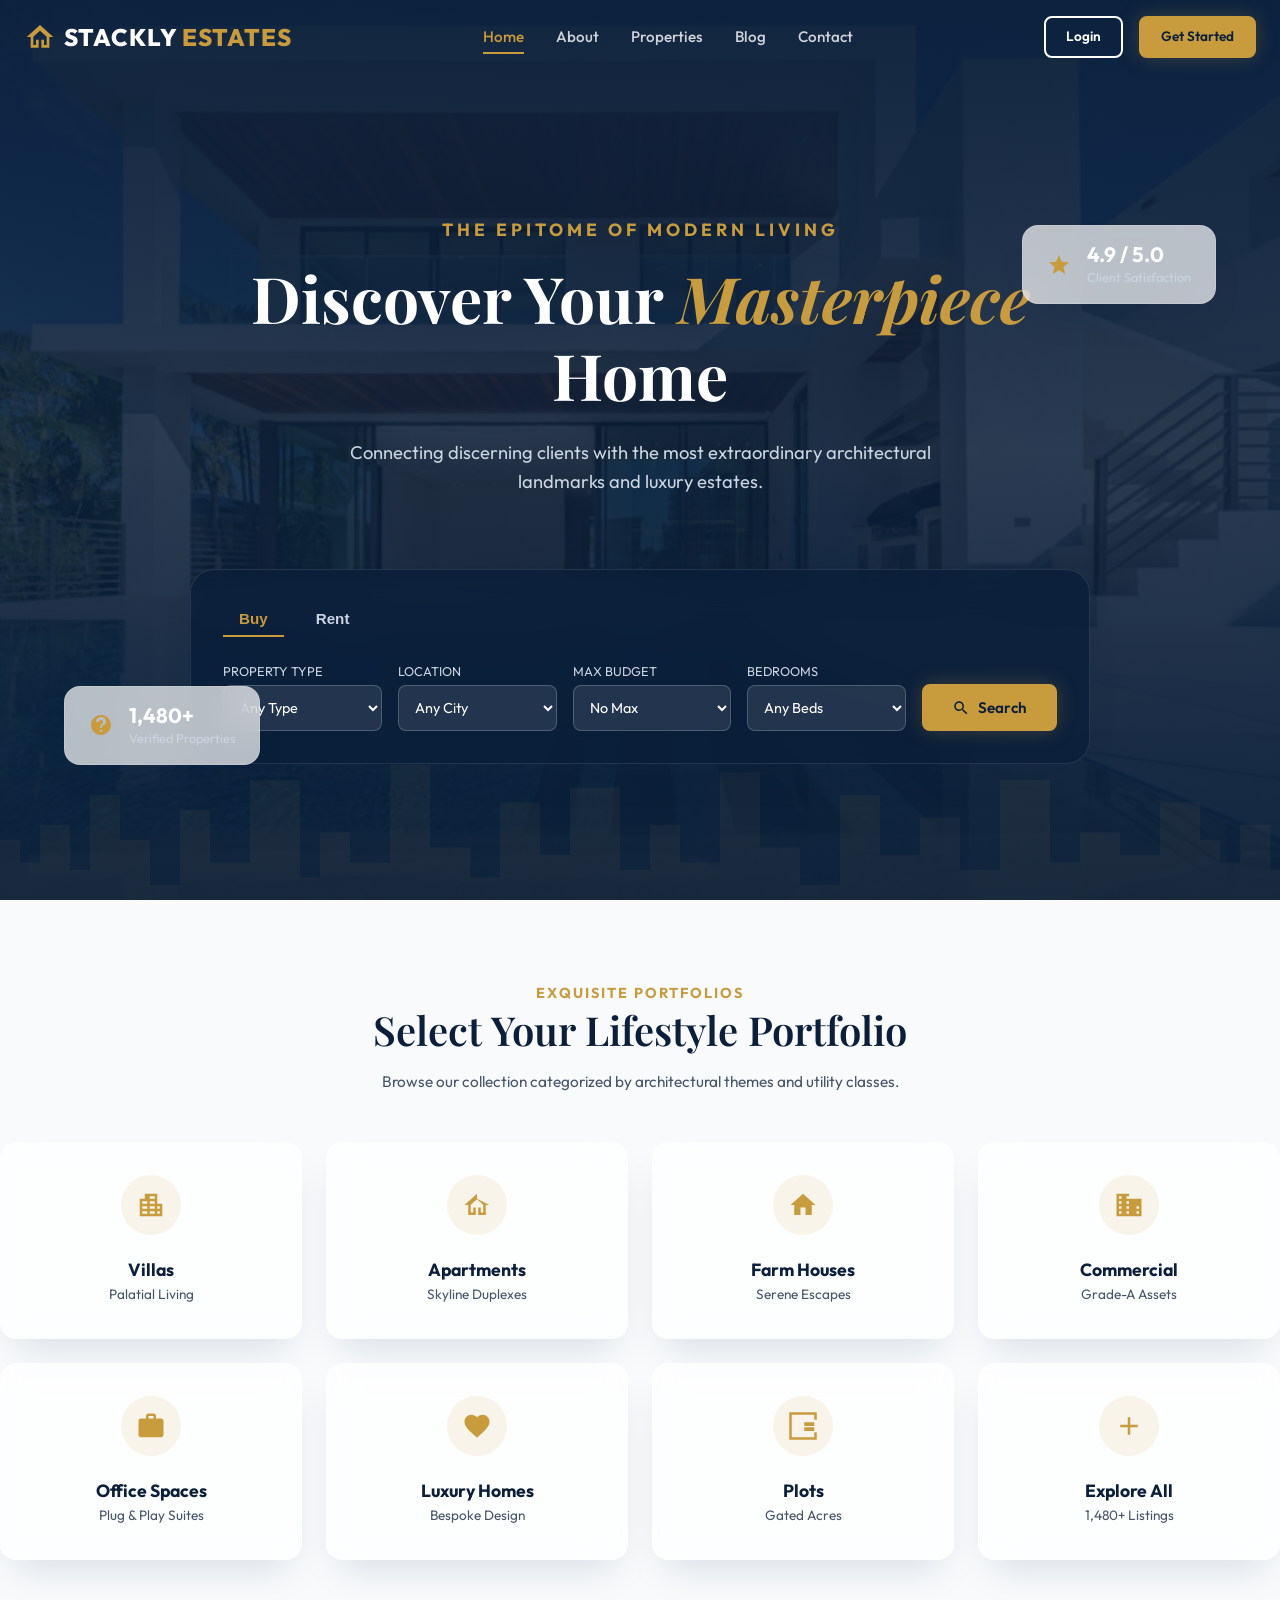
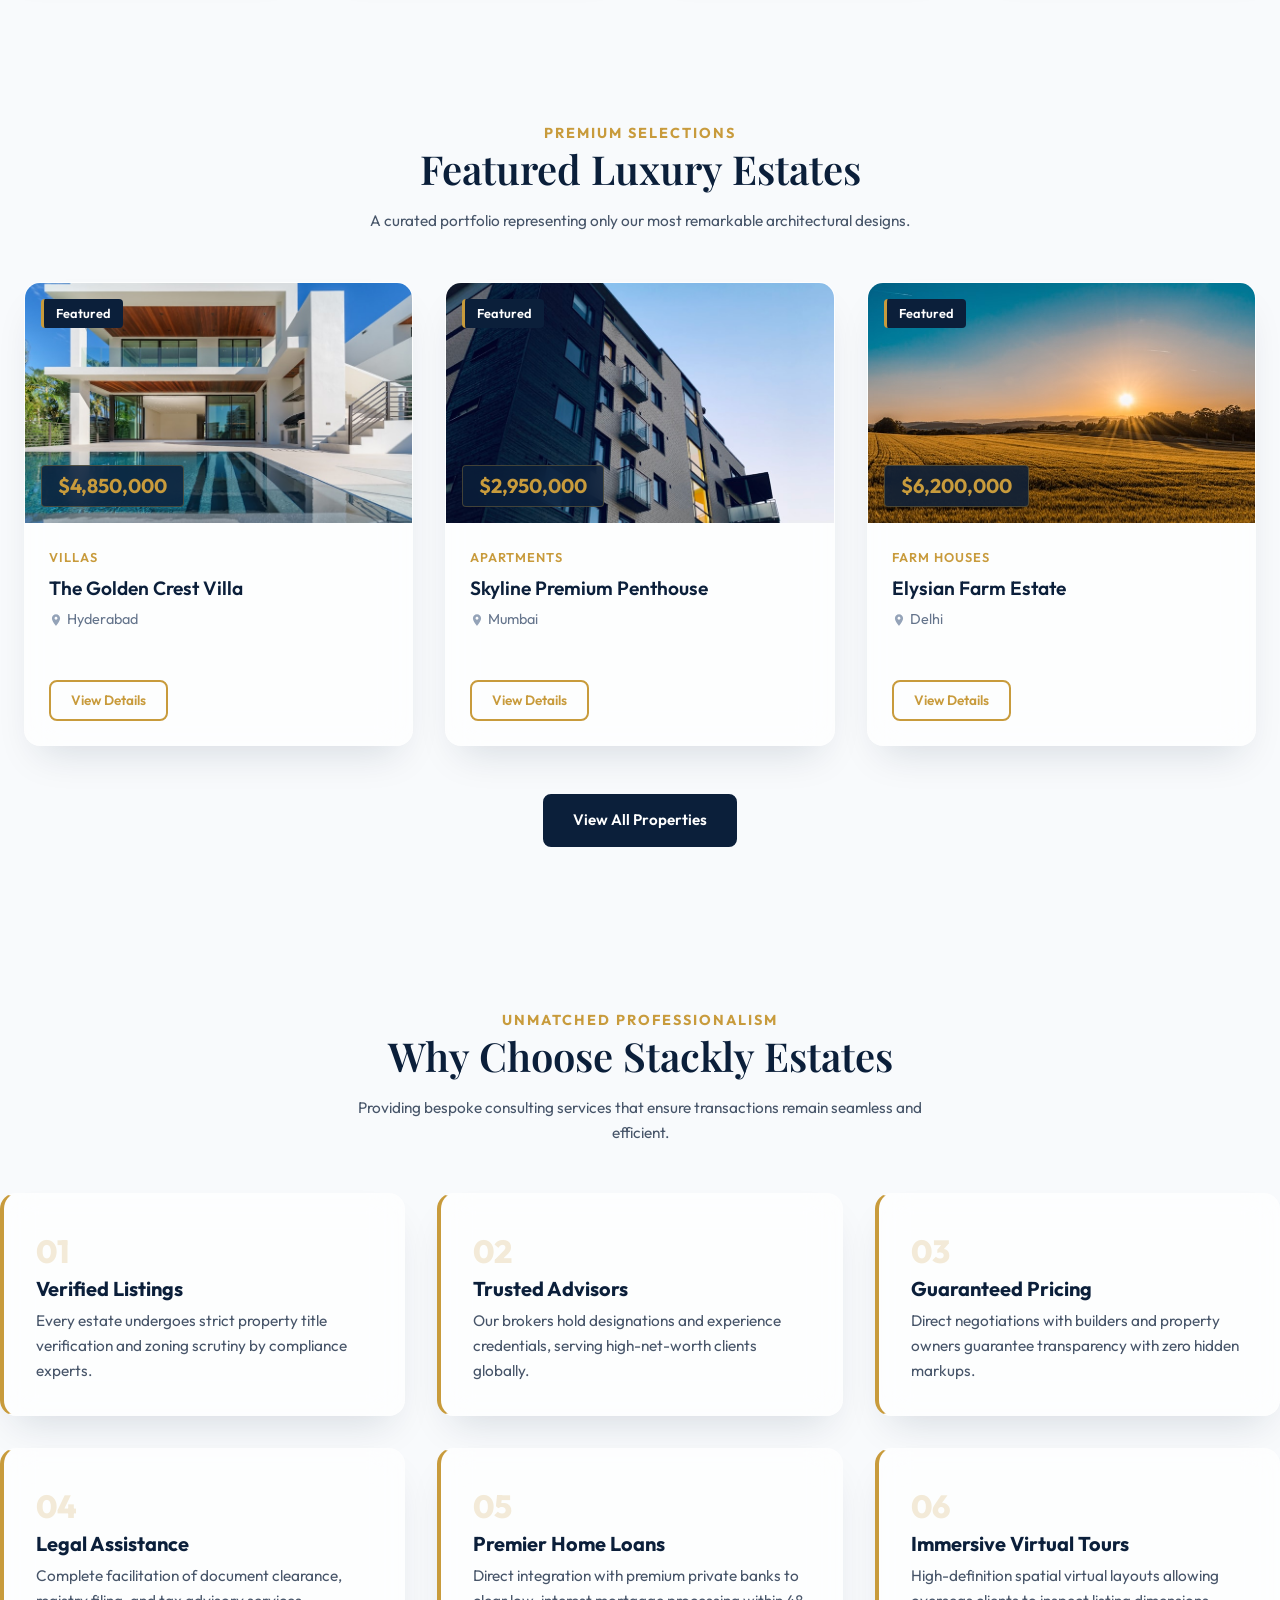
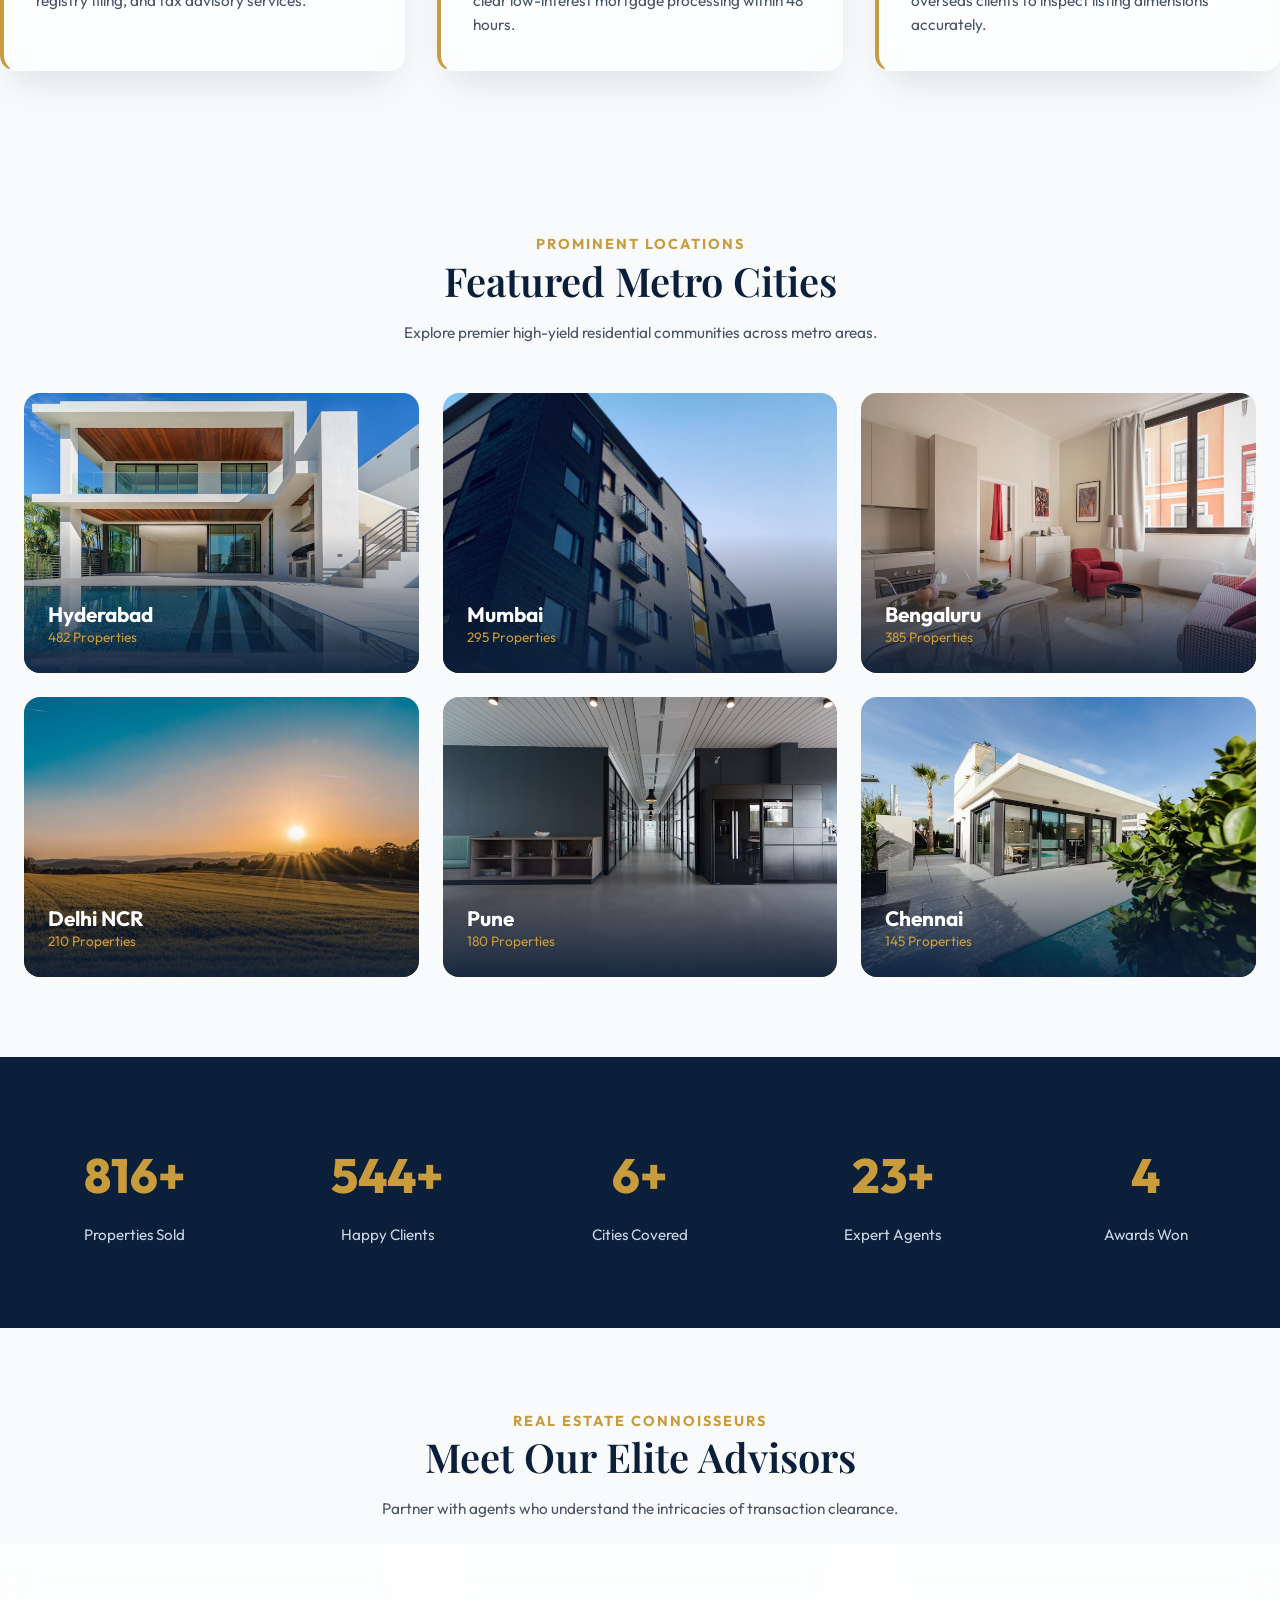
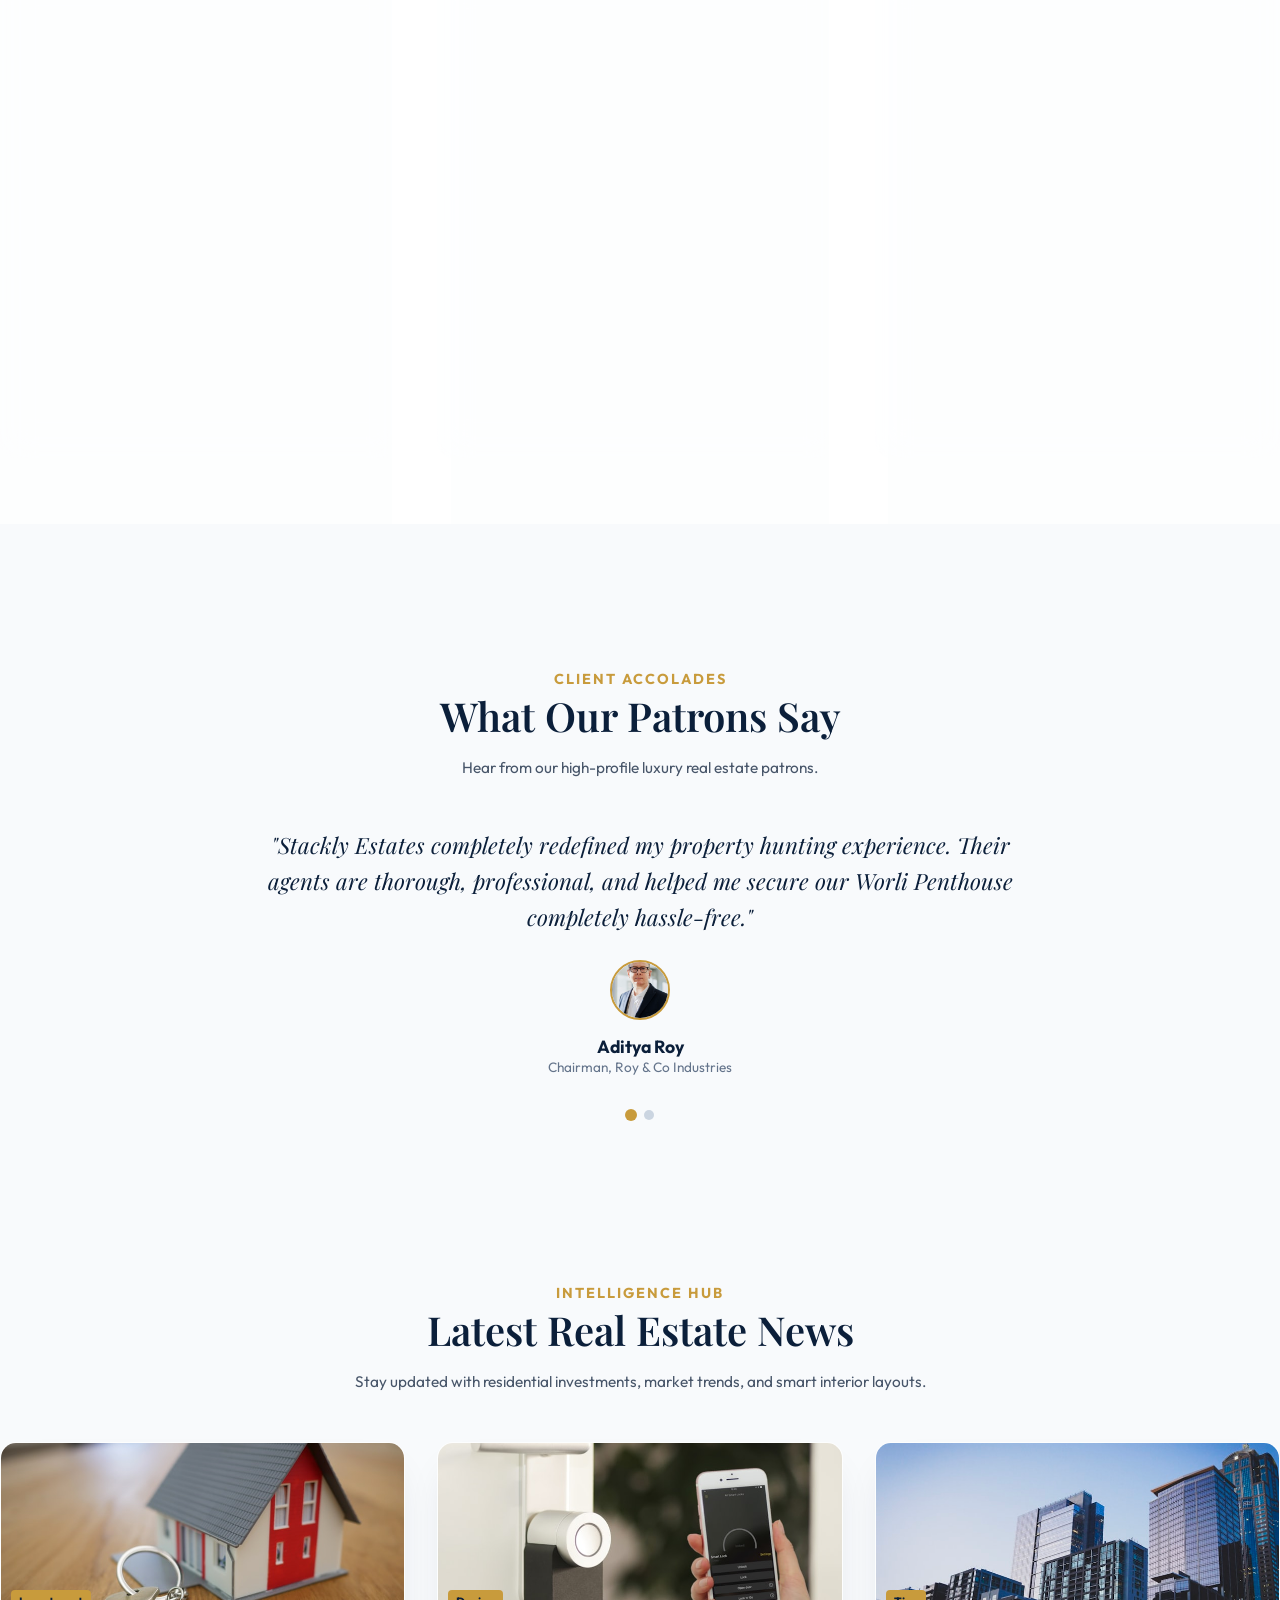
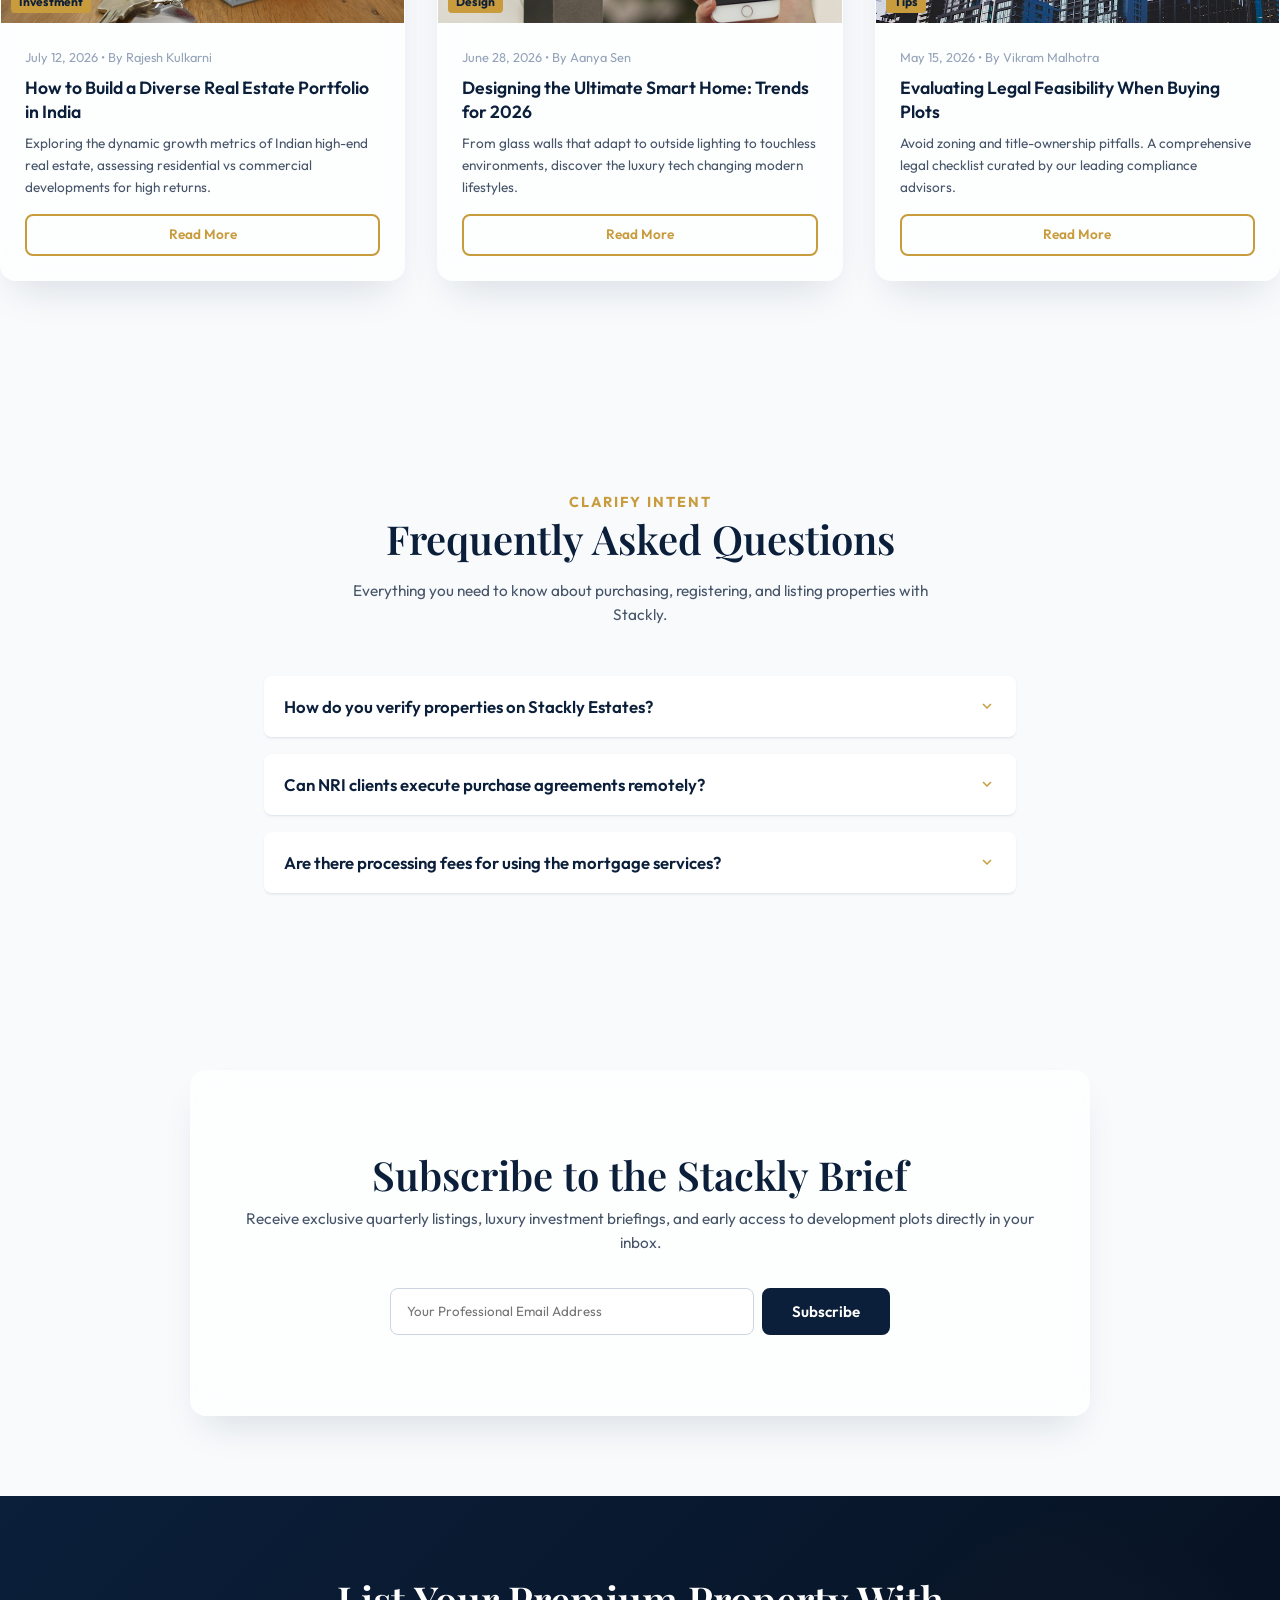
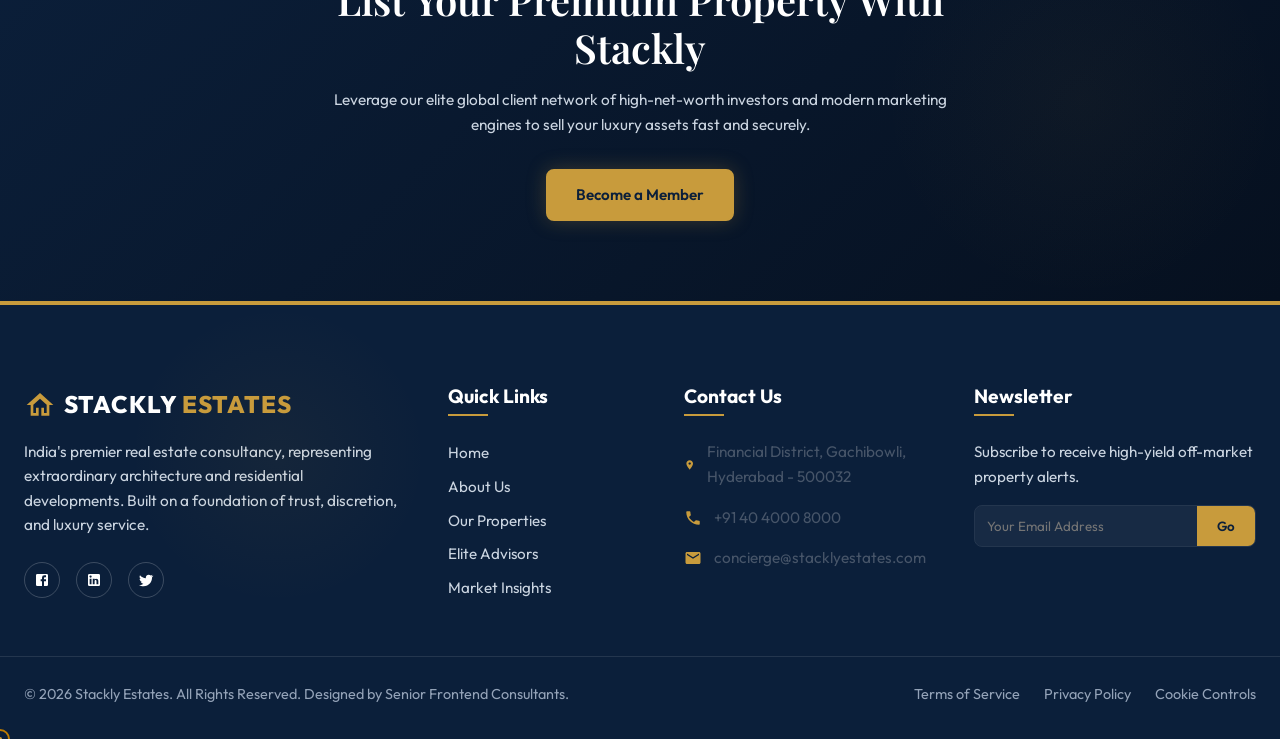
==== index.html @ 872bea36 "hi" ====
<!DOCTYPE html>
<html lang="en">
<head>
  <meta charset="UTF-8">
  <meta name="viewport" content="width=device-width, initial-scale=1.0">
  <title>Stackly Estates | Luxury Real Estate Listing Portal</title>
  
  <!-- SEO Meta Tags -->
  <meta name="description" content="Discover premium luxury villas, penthouses, and commercial spaces with Stackly Estates. India's premier property listing portal offering verified listings and virtual tours.">
  <meta name="keywords" content="Real Estate, Luxury Villas, Apartments, Stackly Estates, Hyderabad Properties, Worli Penthouse, Chhatarpur Farmhouse">
  
  <!-- Open Graph / Facebook -->
  <meta property="og:type" content="website">
  <meta property="og:title" content="Stackly Estates | Luxury Real Estate Listing Portal">
  <meta property="og:description" content="Discover premium luxury villas, penthouses, and commercial spaces with India's premier property listing portal.">
  <meta property="og:image" content="images/properties/villa-1.jpg">
  
  <!-- Stylesheets -->
  <link rel="stylesheet" href="css/main.css">
  <link rel="stylesheet" href="css/components.css">
  <link rel="stylesheet" href="css/pages/home.css">
</head>
<body>

  <!-- Scroll Progress Indicator -->
  <div class="scroll-progress-container" id="scroll-progress-container">
    <div class="scroll-progress-bar"></div>
  </div>

  <!-- Sticky Navbar Header -->
  <header>
    <div class="container navbar">
      <a href="index.html" class="logo" id="nav-brand-logo">
        <svg viewBox="0 0 24 24"><path d="M12 3L2 12h3v8h6v-6h2v6h6v-8h3L12 3zm5 15h-2v-4H9v4H7v-6.17l5-4.5 5 4.5V18z"/></svg>
        <span>STACKLY <span class="gold">ESTATES</span></span>
      </a>
      
      <button class="hamburger" id="navbar-hamburger" aria-label="Toggle Navigation">
        <span></span>
        <span></span>
        <span></span>
      </button>

      <ul class="nav-links" id="navbar-links">
        <li><a href="index.html" class="nav-link active">Home</a></li>
        <li><a href="about.html" class="nav-link">About</a></li>
        <li><a href="properties.html" class="nav-link">Properties</a></li>
        <li><a href="blog.html" class="nav-link">Blog</a></li>
        <li><a href="contact.html" class="nav-link">Contact</a></li>
      </ul>

      <div class="nav-actions">
        <a href="login.html" class="btn btn-outline btn-sm btn-shimmer">Login</a>
        <a href="create-account.html" class="btn btn-secondary btn-sm btn-shimmer">Get Started</a>
      </div>
    </div>
  </header>

  <!-- SECTION 1: Hero Area with Advanced Search -->
  <main>
    <section class="hero" id="hero-section">
      <div class="hero-bg" style="background-image: url('images/properties/villa-1.jpg');"></div>
      <div class="hero-overlay"></div>
      <div class="skyline-backdrop"></div>
      
      <!-- Floating stats badges -->
      <div class="floating-stat-card stat-card-1 glass-card">
        <svg viewBox="0 0 24 24"><path d="M12 2C6.48 2 2 6.48 2 12s4.48 10 10 10 10-4.48 10-10S17.52 2 12 2zm1 17h-2v-2h2v2zm2.07-7.75l-.9.92C13.45 12.9 13 13.5 13 15h-2v-.5c0-1.1.45-2.1 1.17-2.83l1.24-1.26c.37-.36.59-.86.59-1.41 0-1.1-.9-2-2-2s-2 .9-2 2H7c0-2.76 2.24-5 5-5s5 2.24 5 5c0 1.04-.42 1.99-1.07 2.75z"/></svg>
        <div>
          <h4>1,480+</h4>
          <p>Verified Properties</p>
        </div>
      </div>

      <div class="floating-stat-card stat-card-2 glass-card">
        <svg viewBox="0 0 24 24"><path d="M12 17.27L18.18 21l-1.64-7.03L22 9.24l-7.19-.61L12 2 9.19 8.63 2 9.24l5.46 4.73L5.82 21z"/></svg>
        <div>
          <h4>4.9 / 5.0</h4>
          <p>Client Satisfaction</p>
        </div>
      </div>

      <div class="container hero-content">
        <span class="hero-subtitle">The Epitome of Modern Living</span>
        <h1 class="hero-title">Discover Your <span>Masterpiece</span> Home</h1>
        <p class="hero-desc">Connecting discerning clients with the most extraordinary architectural landmarks and luxury estates.</p>
        
        <!-- Search bar panel -->
        <div class="glass-panel search-panel glass-card-dark" id="hero-search-panel">
          <div class="search-tabs">
            <button class="search-tab-btn active">Buy</button>
            <button class="search-tab-btn" onclick="window.location.href='properties.html?type=Commercial'">Rent</button>
          </div>
          <div class="search-fields-grid">
            <div class="search-field">
              <label for="search-type">Property Type</label>
              <select id="search-type">
                <option value="">Any Type</option>
                <option value="Villas">Villas</option>
                <option value="Apartments">Apartments</option>
                <option value="Farm Houses">Farm Houses</option>
                <option value="Commercial">Commercial</option>
                <option value="Office Spaces">Office Spaces</option>
              </select>
            </div>
            
            <div class="search-field">
              <label for="search-location">Location</label>
              <select id="search-location">
                <option value="">Any City</option>
                <option value="Hyderabad">Hyderabad</option>
                <option value="Mumbai">Mumbai</option>
                <option value="Delhi">Delhi</option>
                <option value="Bengaluru">Bengaluru</option>
                <option value="Chennai">Chennai</option>
                <option value="Pune">Pune</option>
              </select>
            </div>
            
            <div class="search-field">
              <label for="search-price">Max Budget</label>
              <select id="search-price">
                <option value="">No Max</option>
                <option value="2000000">$2,000,000</option>
                <option value="4000000">$4,000,000</option>
                <option value="6000000">$6,000,000</option>
                <option value="8000000">$8,000,000</option>
                <option value="12000000">$12,000,000</option>
              </select>
            </div>

            <div class="search-field">
              <label for="search-beds">Bedrooms</label>
              <select id="search-beds">
                <option value="">Any Beds</option>
                <option value="3">3 Bedrooms</option>
                <option value="4">4 Bedrooms</option>
                <option value="5">5+ Bedrooms</option>
              </select>
            </div>

            <button class="btn btn-secondary btn-shimmer hero-search-btn" id="hero-search-btn">
              <svg viewBox="0 0 24 24" style="width: 18px; height: 18px; fill: var(--primary);"><path d="M15.5 14h-.79l-.28-.27C15.41 12.59 16 11.11 16 9.5 16 5.91 13.09 3 9.5 3S3 5.91 3 9.5 5.91 16 9.5 16c1.61 0 3.09-.59 4.23-1.57l.27.28v.79l5 4.99L20.49 19l-4.99-5zm-6 0C7.01 14 5 11.99 5 9.5S7.01 5 9.5 5 14 7.01 14 9.5 11.99 14 9.5 14z"/></svg>
              Search
            </button>
          </div>
        </div>
      </div>
    </section>

    <!-- SECTION 2: Property Categories -->
    <section class="section-padding container reveal reveal-up" id="categories-section">
      <div class="section-header text-center">
        <span class="section-subtitle">Exquisite Portfolios</span>
        <h2 class="section-title">Select Your Lifestyle Portfolio</h2>
        <p class="section-desc text-center">Browse our collection categorized by architectural themes and utility classes.</p>
      </div>
      <div class="grid categories-grid" id="categories-container">
        <div class="glass-card category-card" onclick="window.location.href='properties.html?type=Villas'">
          <div class="category-card-icon">
            <svg viewBox="0 0 24 24"><path d="M17 11V3H7v4H3v14h18V11h-4zm-8 8H5v-2h4v2zm0-4H5v-2h4v2zm0-4H5V9h4v2zm6 8h-4v-2h4v2zm0-4h-4v-2h4v2zm0-4h-4V9h4v2zm0-4h-4V5h4v2zm4 12h-2v-2h2v2zm0-4h-2v-2h2v2z"/></svg>
          </div>
          <h4>Villas</h4>
          <p>Palatial Living</p>
        </div>

        <div class="glass-card category-card" onclick="window.location.href='properties.html?type=Apartments'">
          <div class="category-card-icon">
            <svg viewBox="0 0 24 24"><path d="M12 7V3L2 12h3v8h6v-6h2v6h6v-8h3L12 7zm5 11h-2v-4H9v4H7v-6.17l5-4.5 5 4.5V18z"/></svg>
          </div>
          <h4>Apartments</h4>
          <p>Skyline Duplexes</p>
        </div>

        <div class="glass-card category-card" onclick="window.location.href='properties.html?type=Farm Houses'">
          <div class="category-card-icon">
            <svg viewBox="0 0 24 24"><path d="M10 20v-6h4v6h5v-8h3L12 3 2 12h3v8z"/></svg>
          </div>
          <h4>Farm Houses</h4>
          <p>Serene Escapes</p>
        </div>

        <div class="glass-card category-card" onclick="window.location.href='properties.html?type=Commercial'">
          <div class="category-card-icon">
            <svg viewBox="0 0 24 24"><path d="M12 7V3H2v18h20V7H12zM6 19H4v-2h2v2zm0-4H4v-2h2v2zm0-4H4V9h2v2zm0-4H4V5h2v2zm6 12h-2v-2h2v2zm0-4h-2v-2h2v2zm0-4h-2V9h2v2zm0-4h-2V5h2v2zm8 12h-2v-2h2v2zm0-4h-2v-2h2v2z"/></svg>
          </div>
          <h4>Commercial</h4>
          <p>Grade-A Assets</p>
        </div>

        <div class="glass-card category-card" onclick="window.location.href='properties.html?type=Office Spaces'">
          <div class="category-card-icon">
            <svg viewBox="0 0 24 24"><path d="M20 6h-4V4c0-1.11-.89-2-2-2h-4c-1.11 0-2 .89-2 2v2H4c-1.11 0-1.99.89-1.99 2L2 19c0 1.11.89 2 2 2h16c1.11 0 2-.89 2-2V8c0-1.11-.89-2-2-2zm-6 0h-4V4h4v2z"/></svg>
          </div>
          <h4>Office Spaces</h4>
          <p>Plug & Play Suites</p>
        </div>

        <div class="glass-card category-card" onclick="window.location.href='properties.html?type=Luxury Homes'">
          <div class="category-card-icon">
            <svg viewBox="0 0 24 24"><path d="M12 21.35l-1.45-1.32C5.4 15.36 2 12.28 2 8.5 2 5.42 4.42 3 7.5 3c1.74 0 3.41.81 4.5 2.09C13.09 3.81 14.76 3 16.5 3 19.58 3 22 5.42 22 8.5c0 3.78-3.4 6.86-8.55 11.54L12 21.35z"/></svg>
          </div>
          <h4>Luxury Homes</h4>
          <p>Bespoke Design</p>
        </div>

        <div class="glass-card category-card" onclick="window.location.href='properties.html?type=Plots'">
          <div class="category-card-icon">
            <svg viewBox="0 0 24 24"><path d="M23 7V1H1v22h22v-6h-2v4H3V3h18v4h2zm-2 5h-8V9h8v3zm0 4h-8v-3h8v3z"/></svg>
          </div>
          <h4>Plots</h4>
          <p>Gated Acres</p>
        </div>

        <div class="glass-card category-card" onclick="window.location.href='properties.html'">
          <div class="category-card-icon">
            <svg viewBox="0 0 24 24"><path d="M19 13h-6v6h-2v-6H5v-2h6V5h2v6h6v2z"/></svg>
          </div>
          <h4>Explore All</h4>
          <p>1,480+ Listings</p>
        </div>
      </div>
    </section>

    <!-- SECTION 3: Featured Properties -->
    <section class="section-padding reveal reveal-up" style="background-color: var(--slate-50);" id="featured-section">
      <div class="container">
        <div class="section-header text-center">
          <span class="section-subtitle">Premium Selections</span>
          <h2 class="section-title">Featured Luxury Estates</h2>
          <p class="section-desc text-center">A curated portfolio representing only our most remarkable architectural designs.</p>
        </div>
        
        <!-- Hydrated dynamically from data.js, fallback for layout structure -->
        <div class="grid properties-home-grid" id="properties-home-grid">
          <!-- JS hydrates this dynamic block -->
        </div>
        
        <div class="text-center">
          <a href="properties.html" class="btn btn-primary btn-shimmer">View All Properties</a>
        </div>
      </div>
    </section>

    <!-- SECTION 4: Why Choose Stackly Estates -->
    <section class="section-padding container reveal reveal-up" id="why-choose-section">
      <div class="section-header text-center">
        <span class="section-subtitle">Unmatched Professionalism</span>
        <h2 class="section-title">Why Choose Stackly Estates</h2>
        <p class="section-desc text-center">Providing bespoke consulting services that ensure transactions remain seamless and efficient.</p>
      </div>
      <div class="grid why-grid">
        <div class="glass-card why-card">
          <span class="why-card-num">01</span>
          <h4>Verified Listings</h4>
          <p>Every estate undergoes strict property title verification and zoning scrutiny by compliance experts.</p>
        </div>

        <div class="glass-card why-card">
          <span class="why-card-num">02</span>
          <h4>Trusted Advisors</h4>
          <p>Our brokers hold designations and experience credentials, serving high-net-worth clients globally.</p>
        </div>

        <div class="glass-card why-card">
          <span class="why-card-num">03</span>
          <h4>Guaranteed Pricing</h4>
          <p>Direct negotiations with builders and property owners guarantee transparency with zero hidden markups.</p>
        </div>

        <div class="glass-card why-card">
          <span class="why-card-num">04</span>
          <h4>Legal Assistance</h4>
          <p>Complete facilitation of document clearance, registry filing, and tax advisory services.</p>
        </div>

        <div class="glass-card why-card">
          <span class="why-card-num">05</span>
          <h4>Premier Home Loans</h4>
          <p>Direct integration with premium private banks to clear low-interest mortgage processing within 48 hours.</p>
        </div>

        <div class="glass-card why-card">
          <span class="why-card-num">06</span>
          <h4>Immersive Virtual Tours</h4>
          <p>High-definition spatial virtual layouts allowing overseas clients to inspect listing dimensions accurately.</p>
        </div>
      </div>
    </section>

    <!-- SECTION 5: Featured Locations -->
    <section class="section-padding reveal reveal-up" style="background-color: var(--slate-50);" id="locations-section">
      <div class="container">
        <div class="section-header text-center">
          <span class="section-subtitle">Prominent Locations</span>
          <h2 class="section-title">Featured Metro Cities</h2>
          <p class="section-desc text-center">Explore premier high-yield residential communities across metro areas.</p>
        </div>
        <div class="grid locations-grid">
          <div class="location-card" onclick="window.location.href='properties.html?city=Hyderabad'">
            <img class="location-card-img" src="images/properties/villa-1.jpg" alt="Hyderabad" loading="lazy">
            <div class="location-card-overlay">
              <h4>Hyderabad</h4>
              <p>482 Properties</p>
            </div>
          </div>

          <div class="location-card" onclick="window.location.href='properties.html?city=Mumbai'">
            <img class="location-card-img" src="images/properties/apt-1.jpg" alt="Mumbai" loading="lazy">
            <div class="location-card-overlay">
              <h4>Mumbai</h4>
              <p>295 Properties</p>
            </div>
          </div>

          <div class="location-card" onclick="window.location.href='properties.html?city=Bengaluru'">
            <img class="location-card-img" src="images/properties/apt-2.jpg" alt="Bengaluru" loading="lazy">
            <div class="location-card-overlay">
              <h4>Bengaluru</h4>
              <p>385 Properties</p>
            </div>
          </div>

          <div class="location-card" onclick="window.location.href='properties.html?city=Delhi'">
            <img class="location-card-img" src="images/properties/farm-1.jpg" alt="Delhi" loading="lazy">
            <div class="location-card-overlay">
              <h4>Delhi NCR</h4>
              <p>210 Properties</p>
            </div>
          </div>

          <div class="location-card" onclick="window.location.href='properties.html?city=Pune'">
            <img class="location-card-img" src="images/properties/office-1.jpg" alt="Pune" loading="lazy">
            <div class="location-card-overlay">
              <h4>Pune</h4>
              <p>180 Properties</p>
            </div>
          </div>

          <div class="location-card" onclick="window.location.href='properties.html?city=Chennai'">
            <img class="location-card-img" src="images/properties/villa-2.jpg" alt="Chennai" loading="lazy">
            <div class="location-card-overlay">
              <h4>Chennai</h4>
              <p>145 Properties</p>
            </div>
          </div>
        </div>
      </div>
    </section>

    <!-- SECTION 6: Property Statistics -->
    <section class="stats-banner text-center" id="statistics-section">
      <div class="container grid stats-grid">
        <div class="stat-item">
          <span class="stat-num" data-target="1480" data-suffix="+">0</span>
          <span class="stat-label">Properties Sold</span>
        </div>
        <div class="stat-item">
          <span class="stat-num" data-target="950" data-suffix="+">0</span>
          <span class="stat-label">Happy Clients</span>
        </div>
        <div class="stat-item">
          <span class="stat-num" data-target="12" data-suffix="+">0</span>
          <span class="stat-label">Cities Covered</span>
        </div>
        <div class="stat-item">
          <span class="stat-num" data-target="45" data-suffix="+">0</span>
          <span class="stat-label">Expert Agents</span>
        </div>
        <div class="stat-item">
          <span class="stat-num" data-target="8" data-suffix="">0</span>
          <span class="stat-label">Awards Won</span>
        </div>
      </div>
    </section>

    <!-- SECTION 7: Meet Our Agents -->
    <section class="section-padding container reveal reveal-up" id="agents-section">
      <div class="section-header text-center">
        <span class="section-subtitle">Real Estate Connoisseurs</span>
        <h2 class="section-title">Meet Our Elite Advisors</h2>
        <p class="section-desc text-center">Partner with agents who understand the intricacies of transaction clearance.</p>
      </div>
      <div class="grid properties-home-grid" id="agents-home-grid">
        <!-- Rendered dynamically by home.js/data.js -->
      </div>
    </section>

    <!-- SECTION 8: Client Testimonials -->
    <section class="section-padding reveal reveal-up" style="background-color: var(--slate-50);" id="testimonials-section">
      <div class="container">
        <div class="section-header text-center">
          <span class="section-subtitle">Client Accolades</span>
          <h2 class="section-title">What Our Patrons Say</h2>
          <p class="section-desc text-center">Hear from our high-profile luxury real estate patrons.</p>
        </div>
        
        <div class="testimonials-slider-container">
          <div class="testimonials-slider">
            <div class="testimonial-slide active">
              <p class="testimonial-quote">"Stackly Estates completely redefined my property hunting experience. Their agents are thorough, professional, and helped me secure our Worli Penthouse completely hassle-free."</p>
              <img class="testimonial-avatar" src="images/agents/agent-1.jpg" alt="Client 1">
              <div class="testimonial-author">
                <h4>Aditya Roy</h4>
                <p>Chairman, Roy & Co Industries</p>
              </div>
            </div>
            
            <div class="testimonial-slide">
              <p class="testimonial-quote">"The legal assistance and loan clearings were fully handled by their back-office team. We closed our Chhatarpur farm estate within 4 days. Absolutely brilliant service!"</p>
              <img class="testimonial-avatar" src="images/agents/agent-2.jpg" alt="Client 2">
              <div class="testimonial-author">
                <h4>Kiran Deshmukh</h4>
                <p>Co-Founder, BetaTech Global</p>
              </div>
            </div>
          </div>
          <div class="slider-dots">
            <!-- JS dynamically creates dots -->
          </div>
        </div>
      </div>
    </section>

    <!-- SECTION 9: Latest Blogs -->
    <section class="section-padding container reveal reveal-up" id="blogs-section">
      <div class="section-header text-center">
        <span class="section-subtitle">Intelligence Hub</span>
        <h2 class="section-title">Latest Real Estate News</h2>
        <p class="section-desc text-center">Stay updated with residential investments, market trends, and smart interior layouts.</p>
      </div>
      
      <div class="grid properties-home-grid" id="blogs-home-grid">
        <!-- Rendered dynamically by data.js -->
      </div>
    </section>

    <!-- SECTION 10: FAQ Section -->
    <section class="section-padding reveal reveal-up" style="background-color: var(--slate-50);" id="faq-section">
      <div class="container" style="max-width: 800px;">
        <div class="section-header text-center">
          <span class="section-subtitle">Clarify Intent</span>
          <h2 class="section-title">Frequently Asked Questions</h2>
          <p class="section-desc text-center">Everything you need to know about purchasing, registering, and listing properties with Stackly.</p>
        </div>
        
        <div class="accordion-container">
          <div class="accordion-item">
            <button class="accordion-header">
              <span>How do you verify properties on Stackly Estates?</span>
              <svg class="accordion-icon" viewBox="0 0 24 24"><path d="M16.59 8.59L12 13.17 7.41 8.59 6 10l6 6 6-6z"/></svg>
            </button>
            <div class="accordion-content">
              <p>Every listed property undergoes physical survey checks and thorough document clearance reviews by our legal team, verifying clear titles, land classifications, and municipal approval stamps before registration.</p>
            </div>
          </div>

          <div class="accordion-item">
            <button class="accordion-header">
              <span>Can NRI clients execute purchase agreements remotely?</span>
              <svg class="accordion-icon" viewBox="0 0 24 24"><path d="M16.59 8.59L12 13.17 7.41 8.59 6 10l6 6 6-6z"/></svg>
            </button>
            <div class="accordion-content">
              <p>Yes. We support secure remote executions through digital power-of-attorney services, verified escrows, and direct spatial walkthrough reviews to ensure complete remote compliance.</p>
            </div>
          </div>

          <div class="accordion-item">
            <button class="accordion-header">
              <span>Are there processing fees for using the mortgage services?</span>
              <svg class="accordion-icon" viewBox="0 0 24 24"><path d="M16.59 8.59L12 13.17 7.41 8.59 6 10l6 6 6-6z"/></svg>
            </button>
            <div class="accordion-content">
              <p>No. Stackly Estates provides direct, complimentary bank integrations for our patrons. Any loan underwriting processing charges correspond directly to the selected underwriting bank's standard terms.</p>
            </div>
          </div>
        </div>
      </div>
    </section>

    <!-- SECTION 11: Newsletter Section -->
    <section class="section-padding container reveal reveal-up" id="newsletter-section">
      <div class="glass-card newsletter-card">
        <h2>Subscribe to the Stackly Brief</h2>
        <p>Receive exclusive quarterly listings, luxury investment briefings, and early access to development plots directly in your inbox.</p>
        <form class="newsletter-form" id="home-newsletter-form">
          <input type="email" placeholder="Your Professional Email Address" aria-label="Email Input" required>
          <button type="submit" class="btn btn-primary btn-shimmer">Subscribe</button>
        </form>
      </div>
    </section>

    <!-- SECTION 12: Premium Call to Action -->
    <section class="premium-cta" id="cta-section">
      <div class="container premium-cta-content reveal reveal-up">
        <h2>List Your Premium Property With Stackly</h2>
        <p>Leverage our elite global client network of high-net-worth investors and modern marketing engines to sell your luxury assets fast and securely.</p>
        <a href="login.html" class="btn btn-secondary btn-shimmer">Become a Member</a>
      </div>
    </section>
  </main>

  <!-- Global Footer -->
  <footer>
    <div class="container footer-grid">
      <div class="footer-col footer-about">
        <a href="index.html" class="logo">
          <svg viewBox="0 0 24 24"><path d="M12 3L2 12h3v8h6v-6h2v6h6v-8h3L12 3zm5 15h-2v-4H9v4H7v-6.17l5-4.5 5 4.5V18z"/></svg>
          <span>STACKLY <span class="gold">ESTATES</span></span>
        </a>
        <p>India's premier real estate consultancy, representing extraordinary architecture and residential developments. Built on a foundation of trust, discretion, and luxury service.</p>
        <div class="footer-socials">
          <a href="#" class="footer-social-btn" aria-label="Facebook">
            <svg viewBox="0 0 24 24"><path d="M5 3h14a2 2 0 0 1 2 2v14a2 2 0 0 1-2 2H5a2 2 0 0 1-2-2V5a2 2 0 0 1 2-2m13 2h-2.5A3.5 3.5 0 0 0 12 8.5V11h-2v3h2v7h3v-7h3v-3h-3V9a1 1 0 0 1 1-1h2V5z"/></svg>
          </a>
          <a href="#" class="footer-social-btn" aria-label="LinkedIn">
            <svg viewBox="0 0 24 24"><path d="M19 3a2 2 0 0 1 2 2v14a2 2 0 0 1-2 2H5a2 2 0 0 1-2-2V5a2 2 0 0 1 2-2h14m-.5 15.5v-5.3a3.26 3.26 0 0 0-3.26-3.26c-.85 0-1.84.52-2.32 1.3v-1.11h-2.79v8.37h2.79v-4.93c0-.77.62-1.4 1.39-1.4a1.4 1.4 0 0 1 1.4 1.4v4.93h2.79M6.88 8.56a1.68 1.68 0 0 0 1.68-1.68c0-.93-.75-1.69-1.68-1.69a1.69 1.69 0 0 0-1.69 1.69c0 .93.76 1.68 1.69 1.68m1.39 9.94v-8.37H5.5v8.37h2.77z"/></svg>
          </a>
          <a href="#" class="footer-social-btn" aria-label="Twitter">
            <svg viewBox="0 0 24 24"><path d="M22.46 6c-.77.35-1.6.58-2.46.69.88-.53 1.56-1.37 1.88-2.38-.83.5-1.75.85-2.72 1.05C18.37 4.5 17.26 4 16 4c-2.35 0-4.27 1.92-4.27 4.29 0 .34.04.67.11.98C8.28 9.09 5.11 7.38 3 4.79c-.37.63-.58 1.37-.58 2.15 0 1.48.75 2.78 1.9 3.55-.7 0-1.35-.2-1.92-.53v.05c0 2.15 1.53 3.94 3.56 4.35-.37.1-.76.15-1.17.15-.29 0-.57-.03-.85-.08.57 1.77 2.22 3.06 4.17 3.09-1.53 1.2-3.46 1.92-5.55 1.92-.36 0-.72-.02-1.07-.06 1.98 1.27 4.32 2.01 6.84 2.01 8.2 0 12.69-6.79 12.69-12.7 0-.19 0-.39-.01-.58.87-.63 1.63-1.41 2.23-2.31z"/></svg>
          </a>
        </div>
      </div>
      
      <div class="footer-col">
        <h3>Quick Links</h3>
        <ul class="footer-links">
          <li><a href="index.html">Home</a></li>
          <li><a href="about.html">About Us</a></li>
          <li><a href="properties.html">Our Properties</a></li>
          <li><a href="agents.html">Elite Advisors</a></li>
          <li><a href="blog.html">Market Insights</a></li>
        </ul>
      </div>

      <div class="footer-col">
        <h3>Contact Us</h3>
        <div class="footer-contact-item">
          <svg viewBox="0 0 24 24"><path d="M12,2C8.13,2,5,5.13,5,9c0,5.25,7,13,7,13s7-7.75,7-13C19,5.13,15.87,2,12,2z M12,11.5c-1.38,0-2.5-1.12-2.5-2.5s1.12-2.5,2.5-2.5s2.5,1.12,2.5,2.5S13.38,11.5,12,11.5z"/></svg>
          <p>Financial District, Gachibowli, Hyderabad - 500032</p>
        </div>
        <div class="footer-contact-item">
          <svg viewBox="0 0 24 24"><path d="M6.62 10.79c1.44 2.83 3.76 5.14 6.59 6.59l2.2-2.2c.27-.27.67-.36 1.02-.24 1.12.37 2.33.57 3.57.57.55 0 1 .45 1 1V20c0 .55-.45 1-1 1-9.39 0-17-7.61-17-17 0-.55.45-1 1-1h3.5c.55 0 1 .45 1 1 0 1.25.2 2.45.57 3.57.11.35.03.74-.25 1.02l-2.2 2.2z"/></svg>
          <p>+91 40 4000 8000</p>
        </div>
        <div class="footer-contact-item">
          <svg viewBox="0 0 24 24"><path d="M20 4H4c-1.1 0-1.99.9-1.99 2L2 18c0 1.1.9 2 2 2h16c1.1 0 2-.9 2-2V6c0-1.1-.9-2-2-2zm0 4l-8 5-8-5V6l8 5 8-5v2z"/></svg>
          <p>concierge@stacklyestates.com</p>
        </div>
      </div>

      <div class="footer-col footer-newsletter">
        <h3>Newsletter</h3>
        <p>Subscribe to receive high-yield off-market property alerts.</p>
        <form id="footer-newsletter-form">
          <input type="email" placeholder="Your Email Address" required>
          <button type="submit">Go</button>
        </form>
      </div>
    </div>
    
    <div class="container footer-bottom">
      <p>&copy; 2026 Stackly Estates. All Rights Reserved. Designed by Senior Frontend Consultants.</p>
      <ul class="footer-bottom-links">
        <li><a href="404.html">Terms of Service</a></li>
        <li><a href="404.html">Privacy Policy</a></li>
        <li><a href="404.html">Cookie Controls</a></li>
      </ul>
    </div>
  </footer>

  <!-- Scripts -->
  <script src="js/data.js"></script>
  <script src="js/main.js"></script>
  <script src="js/pages/home.js"></script>
  <script>
    // Hydrate Home page properties & agents
    document.addEventListener('DOMContentLoaded', () => {
      const grid = document.getElementById('properties-home-grid');
      const agentsGrid = document.getElementById('agents-home-grid');
      const blogsGrid = document.getElementById('blogs-home-grid');

      // Hydrate 3 featured properties
      if (grid) {
        grid.innerHTML = '';
        const featured = PROPERTIES.filter(p => p.featured).slice(0, 3);
        featured.forEach(p => {
          grid.innerHTML += `
            <div class="glass-card property-card reveal reveal-up reveal-visible">
              <div class="property-card-img-wrapper">
                <img class="property-card-img" src="${p.image}" alt="${p.title}" loading="lazy">
                <span class="property-badge">Featured</span>
                <span class="property-card-price">${p.price}</span>
              </div>
              <div class="property-card-content">
                <span class="property-card-tag">${p.type}</span>
                <h3 class="property-card-title">${p.title}</h3>
                <div class="property-card-address">
                  <svg viewBox="0 0 24 24"><path d="M12,2C8.13,2,5,5.13,5,9c0,5.25,7,13,7,13s7-7.75,7-13C19,5.13,15.87,2,12,2z M12,11.5c-1.38,0-2.5-1.12-2.5-2.5s1.12-2.5,2.5-2.5s2.5,1.12,2.5,2.5S13.38,11.5,12,11.5z"/></svg>
                  <span>${p.city}</span>
                </div>
                <div class="property-card-footer">
                  <a href="property-details.html?id=${p.id}" class="btn btn-outline-gold btn-sm btn-shimmer">View Details</a>
                </div>
              </div>
            </div>
          `;
        });
      }

      // Hydrate agents
      if (agentsGrid) {
        agentsGrid.innerHTML = '';
        AGENTS.slice(0, 3).forEach(a => {
          agentsGrid.innerHTML += `
            <div class="glass-card property-card reveal reveal-up reveal-visible" style="padding: 0; text-align: center;">
              <div style="overflow: hidden; height: 260px; position: relative;">
                <img src="${a.image}" alt="${a.name}" style="width: 100%; height: 100%; object-fit: cover; object-position: center top;">
                <span style="position: absolute; top: 10px; left: 10px; background: rgba(11,31,58,0.85); color: var(--secondary); padding: 2px 8px; border-radius: 4px; font-size: 0.8rem; font-weight: 600;">★ ${a.rating}</span>
              </div>
              <div style="padding: 1.5rem;">
                <h4 style="margin-bottom: 2px;">${a.name}</h4>
                <p style="color: var(--secondary); font-size: 0.85rem; font-weight: 600; text-transform: uppercase; margin-bottom: 1rem;">${a.designation}</p>
                <div style="display: grid; grid-template-columns: 1fr 1fr; border-top: 1px solid var(--slate-200); padding-top: 0.75rem; margin-bottom: 1rem;">
                  <div>
                    <span style="font-size: 0.75rem; color: var(--slate-500);">Experience</span>
                    <h5 style="margin: 0; font-size: 0.95rem;">${a.experience}</h5>
                  </div>
                  <div>
                    <span style="font-size: 0.75rem; color: var(--slate-500);">Sold</span>
                    <h5 style="margin: 0; font-size: 0.95rem;">${a.sold}+ Deals</h5>
                  </div>
                </div>
                <a href="404.html" class="btn btn-outline-gold btn-sm" style="width: 100%;">Contact Agent</a>
              </div>
            </div>
          `;
        });
      }

      // Hydrate blogs
      if (blogsGrid) {
        blogsGrid.innerHTML = '';
        BLOGS.forEach(b => {
          blogsGrid.innerHTML += `
            <div class="glass-card property-card reveal reveal-up reveal-visible">
              <div style="position: relative; height: 180px; overflow: hidden;">
                <img src="${b.image}" alt="${b.title}" style="width: 100%; height: 100%; object-fit: cover;">
                <span style="position: absolute; bottom: 10px; left: 10px; background: var(--secondary); color: var(--primary); font-size: 0.75rem; font-weight: 700; padding: 2px 8px; border-radius: 4px;">${b.category}</span>
              </div>
              <div style="padding: 1.5rem; display: flex; flex-direction: column; flex-grow: 1;">
                <span style="font-size: 0.8rem; color: var(--slate-400); margin-bottom: 0.5rem;">${b.date} • By ${b.author}</span>
                <h4 style="font-size: 1.1rem; line-height: 1.4; margin-bottom: 0.5rem; font-weight: 600;">${b.title}</h4>
                <p style="font-size: 0.85rem; color: var(--slate-600); margin-bottom: 1rem;">${b.summary}</p>
                <a href="404.html" class="btn btn-outline-gold btn-sm btn-shimmer" style="margin-top: auto;">Read More</a>
              </div>
            </div>
          `;
        });
      }

      // Newsletter alert mocks
      const nForm1 = document.getElementById('home-newsletter-form');
      const nForm2 = document.getElementById('footer-newsletter-form');
      const showSuccessMsg = (e) => {
        e.preventDefault();
        alert("Subscription successful! Welcome to the Stackly Brief.");
        e.target.reset();
      };
      if (nForm1) nForm1.addEventListener('submit', showSuccessMsg);
      if (nForm2) nForm2.addEventListener('submit', showSuccessMsg);
    });
  </script>
</body>
</html>
---- css/main.css ----
@import url('https://fonts.googleapis.com/css2?family=Outfit:wght@300;400;500;600;700;800&family=Playfair+Display:ital,wght@0,400;0,600;0,700;1,400&display=swap');

/* --- CSS Variables & Design Tokens --- */
:root {
  /* Colors */
  --primary: #0B1F3A;
  --primary-rgb: 11, 31, 58;
  --secondary: #C89B3C;
  --secondary-rgb: 200, 155, 60;
  --accent: #16A34A;
  --accent-rgb: 22, 163, 74;
  --highlight: #38BDF8;
  --highlight-rgb: 56, 189, 248;
  --bg-light: #F8FAFC;
  --bg-dark: #071120;
  --white: #FFFFFF;
  --slate-50: #F8FAFC;
  --slate-100: #F1F5F9;
  --slate-200: #E2E8F0;
  --slate-300: #CBD5E1;
  --slate-400: #94A3B8;
  --slate-500: #64748B;
  --slate-600: #475569;
  --slate-700: #334155;
  --slate-800: #1E293B;
  --slate-900: #0F172A;

  /* Typography */
  --font-sans: 'Outfit', sans-serif;
  --font-serif: 'Playfair Display', serif;

  /* Spacing */
  --spacing-xs: 0.5rem;
  --spacing-sm: 1rem;
  --spacing-md: 1.5rem;
  --spacing-lg: 2rem;
  --spacing-xl: 3rem;
  --spacing-xxl: 5rem;

  /* Borders & Shadows */
  --radius-sm: 4px;
  --radius-md: 8px;
  --radius-lg: 16px;
  --radius-xl: 24px;
  --radius-full: 9999px;
  --border-glass: 1px solid rgba(255, 255, 255, 0.15);
  --border-glass-dark: 1px solid rgba(15, 23, 42, 0.1);
  --shadow-sm: 0 1px 3px rgba(0, 0, 0, 0.05);
  --shadow-md: 0 4px 6px -1px rgba(0, 0, 0, 0.05), 0 2px 4px -1px rgba(0, 0, 0, 0.03);
  --shadow-lg: 0 10px 15px -3px rgba(0, 0, 0, 0.08), 0 4px 6px -2px rgba(0, 0, 0, 0.04);
  --shadow-premium: 0 20px 40px -15px rgba(11, 31, 58, 0.15);
  --shadow-glow: 0 0 20px rgba(200, 155, 60, 0.25);
  
  /* Transitions */
  --transition-fast: 0.2s cubic-bezier(0.4, 0, 0.2, 1);
  --transition-normal: 0.3s cubic-bezier(0.4, 0, 0.2, 1);
  --transition-slow: 0.5s cubic-bezier(0.4, 0, 0.2, 1);
  --transition-bounce: 0.5s cubic-bezier(0.175, 0.885, 0.32, 1.275);
}

/* --- Resets & Global Styles --- */
*, *::before, *::after {
  box-sizing: border-box;
  margin: 0;
  padding: 0;
}

html {
  font-size: 16px;
  scroll-behavior: smooth;
  -webkit-font-smoothing: antialiased;
  -moz-osx-font-smoothing: grayscale;
}

body {
  font-family: var(--font-sans);
  background-color: var(--bg-light);
  color: var(--slate-800);
  line-height: 1.6;
  overflow-x: hidden;
  min-height: 100vh;
}

/* Custom Scrollbar */
::-webkit-scrollbar {
  width: 10px;
}
::-webkit-scrollbar-track {
  background: var(--slate-100);
}
::-webkit-scrollbar-thumb {
  background: var(--primary);
  border-radius: var(--radius-full);
  border: 2px solid var(--slate-100);
}
::-webkit-scrollbar-thumb:hover {
  background: var(--secondary);
}

/* Typography Fluid Resizing */
h1, h2, h3, h4, h5, h6 {
  font-family: var(--font-sans);
  color: var(--primary);
  font-weight: 700;
  line-height: 1.2;
}

h1 { font-size: clamp(2.25rem, 5vw, 4rem); }
h2 { font-size: clamp(1.75rem, 4vw, 2.5rem); font-family: var(--font-serif); font-weight: 600; }
h3 { font-size: clamp(1.25rem, 3vw, 1.75rem); }
h4 { font-size: 1.25rem; }
p { font-size: clamp(0.95rem, 1.2vw, 1.1rem); color: var(--slate-600); }
a { text-decoration: none; color: inherit; transition: var(--transition-fast); }

/* --- Common Layout Helpers --- */
.container {
  width: 100%;
  max-width: 1280px;
  margin: 0 auto;
  padding: 0 var(--spacing-md);
}

.section-padding {
  padding: var(--spacing-xxl) 0;
}

.text-center { text-align: center; }
.flex { display: flex; }
.grid { display: grid; }
.relative { position: relative; }
.overflow-hidden { overflow: hidden; }

/* Custom Cursor (Luxury Micro-interaction) */
.custom-cursor {
  width: 20px;
  height: 20px;
  border: 2px solid var(--secondary);
  border-radius: 50%;
  position: fixed;
  transform: translate(-50%, -50%);
  pointer-events: none;
  z-index: 9999;
  transition: width 0.2s, height 0.2s, background-color 0.2s;
  mix-blend-mode: difference;
}
.custom-cursor-dot {
  width: 4px;
  height: 4px;
  background-color: var(--secondary);
  border-radius: 50%;
  position: fixed;
  transform: translate(-50%, -50%);
  pointer-events: none;
  z-index: 9999;
}
.custom-cursor.hovered {
  width: 44px;
  height: 44px;
  background-color: rgba(200, 155, 60, 0.1);
  border-color: var(--secondary);
}

/* Glassmorphism Styles */
.glass-card {
  background: rgba(255, 255, 255, 0.7);
  backdrop-filter: blur(16px);
  -webkit-backdrop-filter: blur(16px);
  border: var(--border-glass);
  box-shadow: var(--shadow-premium);
  border-radius: var(--radius-lg);
  transition: var(--transition-normal);
}
.glass-card-dark {
  background: rgba(11, 31, 58, 0.8);
  backdrop-filter: blur(20px);
  -webkit-backdrop-filter: blur(20px);
  border: 1px solid rgba(255, 255, 255, 0.1);
  box-shadow: var(--shadow-premium);
  border-radius: var(--radius-lg);
  color: var(--white);
}

/* Scroll Progress Bar */
.scroll-progress-container {
  position: fixed;
  top: 0;
  left: 0;
  width: 100%;
  height: 4px;
  z-index: 1001;
  background: transparent;
}
.scroll-progress-bar {
  height: 100%;
  background: linear-gradient(90deg, var(--secondary), var(--highlight));
  width: 0%;
  transition: width 0.1s ease-out;
}

/* --- Global Navbar --- */
header {
  position: fixed;
  top: 0;
  left: 0;
  width: 100%;
  z-index: 1000;
  transition: var(--transition-normal);
  padding: var(--spacing-sm) 0;
}
header.scrolled {
  background: rgba(11, 31, 58, 0.85);
  backdrop-filter: blur(16px);
  -webkit-backdrop-filter: blur(16px);
  border-bottom: 1px solid rgba(255, 255, 255, 0.1);
  padding: 0.6rem 0;
  box-shadow: var(--shadow-md);
}

.navbar {
  display: flex;
  justify-content: space-between;
  align-items: center;
}

.logo {
  display: flex;
  align-items: center;
  gap: 0.5rem;
  font-family: var(--font-sans);
  font-weight: 800;
  font-size: 1.5rem;
  letter-spacing: 1px;
  color: var(--white);
  cursor: pointer;
}
header.scrolled .logo {
  color: var(--white);
}
.logo svg {
  width: 32px;
  height: 32px;
  fill: var(--secondary);
}
.logo span {
  color: var(--white);
}
.logo span.gold {
  color: var(--secondary);
}

.nav-links {
  display: flex;
  list-style: none;
  gap: 2rem;
  align-items: center;
}
.nav-link {
  color: rgba(255, 255, 255, 0.8);
  font-weight: 500;
  font-size: 0.95rem;
  position: relative;
  padding: 0.5rem 0;
}
header.scrolled .nav-link {
  color: rgba(255, 255, 255, 0.85);
}
.nav-link:hover, .nav-link.active {
  color: var(--secondary);
}
.nav-link::after {
  content: '';
  position: absolute;
  bottom: 0;
  left: 0;
  width: 0;
  height: 2px;
  background-color: var(--secondary);
  transition: var(--transition-normal);
}
.nav-link:hover::after, .nav-link.active::after {
  width: 100%;
}

.nav-actions {
  display: flex;
  gap: 1rem;
  align-items: center;
}

/* Hamburger Menu */
.hamburger {
  display: none;
  flex-direction: column;
  justify-content: space-between;
  width: 24px;
  height: 18px;
  background: transparent;
  border: none;
  cursor: pointer;
  z-index: 1002;
}
.hamburger span {
  width: 100%;
  height: 2px;
  background-color: var(--white);
  transition: var(--transition-normal);
  border-radius: var(--radius-full);
}

/* Ripple effect container */
.ripple {
  position: absolute;
  border-radius: 50%;
  background: rgba(255, 255, 255, 0.4);
  transform: scale(0);
  animation: ripple-effect 0.6s linear;
  pointer-events: none;
}
@keyframes ripple-effect {
  to {
    transform: scale(4);
    opacity: 0;
  }
}

/* --- Global Footer --- */
footer {
  background-color: var(--primary);
  color: var(--white);
  padding: var(--spacing-xxl) 0 var(--spacing-lg);
  border-top: 4px solid var(--secondary);
  position: relative;
  overflow: hidden;
}
footer::before {
  content: '';
  position: absolute;
  top: 0;
  left: 10%;
  width: 300px;
  height: 300px;
  background: radial-gradient(circle, rgba(200, 155, 60, 0.05) 0%, transparent 70%);
  pointer-events: none;
}

.footer-grid {
  display: grid;
  grid-template-columns: 2fr 1fr 1fr 1.5fr;
  gap: 3rem;
  margin-bottom: var(--spacing-xl);
}

.footer-col h3 {
  color: var(--white);
  margin-bottom: var(--spacing-md);
  position: relative;
  padding-bottom: 0.5rem;
  font-size: 1.2rem;
}
.footer-col h3::after {
  content: '';
  position: absolute;
  bottom: 0;
  left: 0;
  width: 40px;
  height: 2px;
  background-color: var(--secondary);
}

.footer-about p {
  color: var(--slate-300);
  margin-top: var(--spacing-sm);
  margin-bottom: var(--spacing-md);
}

.footer-links {
  list-style: none;
}
.footer-links li {
  margin-bottom: var(--spacing-xs);
}
.footer-links a {
  color: var(--slate-300);
  font-size: 0.95rem;
}
.footer-links a:hover {
  color: var(--secondary);
  padding-left: 5px;
}

.footer-contact-item {
  display: flex;
  align-items: center;
  gap: 0.75rem;
  margin-bottom: var(--spacing-sm);
  color: var(--slate-300);
}
.footer-contact-item svg {
  width: 18px;
  height: 18px;
  fill: var(--secondary);
}

.footer-socials {
  display: flex;
  gap: 1rem;
}
.footer-social-btn {
  width: 36px;
  height: 36px;
  border-radius: 50%;
  border: 1px solid rgba(255, 255, 255, 0.2);
  display: flex;
  align-items: center;
  justify-content: center;
  transition: var(--transition-normal);
}
.footer-social-btn:hover {
  background-color: var(--secondary);
  border-color: var(--secondary);
  transform: translateY(-3px);
}
.footer-social-btn svg {
  width: 16px;
  height: 16px;
  fill: var(--white);
}

.footer-newsletter p {
  color: var(--slate-300);
  margin-bottom: var(--spacing-sm);
  font-size: 0.95rem;
}
.footer-newsletter form {
  display: flex;
  border-radius: var(--radius-md);
  overflow: hidden;
  border: 1px solid rgba(255, 255, 255, 0.1);
}
.footer-newsletter input {
  flex: 1;
  padding: 0.75rem;
  border: none;
  background: rgba(255, 255, 255, 0.05);
  color: var(--white);
  font-family: var(--font-sans);
}
.footer-newsletter input:focus {
  outline: none;
}
.footer-newsletter button {
  background-color: var(--secondary);
  color: var(--primary);
  border: none;
  padding: 0.75rem 1.25rem;
  font-weight: 600;
  cursor: pointer;
  font-family: var(--font-sans);
  transition: var(--transition-fast);
}
.footer-newsletter button:hover {
  background-color: var(--white);
}

.footer-bottom {
  border-top: 1px solid rgba(255, 255, 255, 0.1);
  padding-top: var(--spacing-md);
  display: flex;
  justify-content: space-between;
  align-items: center;
  flex-wrap: wrap;
  gap: 1rem;
}
.footer-bottom p {
  color: var(--slate-400);
  font-size: 0.9rem;
}
.footer-bottom-links {
  display: flex;
  gap: 1.5rem;
  list-style: none;
}
.footer-bottom-links a {
  color: var(--slate-400);
  font-size: 0.9rem;
}
.footer-bottom-links a:hover {
  color: var(--secondary);
}

/* --- Scroll Reveal Animations --- */
.reveal {
  opacity: 0;
  transition: opacity var(--transition-slow), transform var(--transition-slow);
}
.reveal-up {
  transform: translateY(40px);
}
.reveal-left {
  transform: translateX(-40px);
}
.reveal-right {
  transform: translateX(40px);
}
.reveal-zoom {
  transform: scale(0.9);
}
.reveal-visible {
  opacity: 1;
  transform: translate(0) scale(1);
}

/* --- Floating & Morphing Blob Anims --- */
.blob {
  position: absolute;
  width: 500px;
  height: 500px;
  background: radial-gradient(circle, rgba(200, 155, 60, 0.08) 0%, transparent 60%);
  border-radius: 43% 57% 41% 59% / 57% 45% 55% 43%;
  animation: morph 12s ease-in-out infinite alternate;
  z-index: 0;
  pointer-events: none;
}
@keyframes morph {
  0% { border-radius: 43% 57% 41% 59% / 57% 45% 55% 43%; transform: translate(0, 0) rotate(0deg); }
  50% { border-radius: 54% 46% 62% 38% / 40% 60% 40% 60%; transform: translate(50px, -30px) rotate(90deg); }
  100% { border-radius: 43% 57% 41% 59% / 57% 45% 55% 43%; transform: translate(-20px, 40px) rotate(180deg); }
}

/* --- Responsive Media Queries (General) --- */
@media (max-width: 992px) {
  .hamburger {
    display: flex;
  }
  .nav-links {
    position: fixed;
    top: 0;
    right: -100%;
    width: 300px;
    height: 100vh;
    background: var(--primary);
    flex-direction: column;
    justify-content: center;
    gap: 2rem;
    padding: var(--spacing-xl);
    box-shadow: -5px 0 25px rgba(0,0,0,0.3);
    transition: var(--transition-slow);
    z-index: 1001;
  }
  .nav-links.active {
    right: 0;
  }
  .nav-link {
    color: var(--white);
    font-size: 1.2rem;
  }
  .nav-actions {
    display: none;
  }
  .footer-grid {
    grid-template-columns: 1fr 1fr;
  }
}

@media (max-width: 576px) {
  .footer-grid {
    grid-template-columns: 1fr;
    gap: 2rem;
  }
  .footer-bottom {
    flex-direction: column;
    text-align: center;
  }
}
---- css/components.css ----
/* --- Premium Buttons --- */
.btn {
  display: inline-flex;
  align-items: center;
  justify-content: center;
  padding: 0.75rem 1.75rem;
  font-family: var(--font-sans);
  font-size: 0.95rem;
  font-weight: 600;
  border-radius: var(--radius-md);
  border: 2px solid transparent;
  cursor: pointer;
  transition: var(--transition-normal);
  position: relative;
  overflow: hidden;
  gap: 0.5rem;
  z-index: 1;
}

.btn-primary {
  background-color: var(--primary);
  color: var(--white);
  border-color: var(--primary);
}
.btn-primary:hover {
  background-color: transparent;
  color: var(--primary);
  box-shadow: var(--shadow-md);
  transform: translateY(-2px);
}

.btn-secondary {
  background-color: var(--secondary);
  color: var(--primary);
  border-color: var(--secondary);
  box-shadow: var(--shadow-glow);
}
.btn-secondary:hover {
  background-color: transparent;
  color: var(--secondary);
  transform: translateY(-2px);
  box-shadow: 0 8px 24px rgba(200, 155, 60, 0.4);
}

.btn-outline {
  background-color: transparent;
  color: var(--white);
  border-color: var(--white);
}
.btn-outline:hover {
  background-color: var(--white);
  color: var(--primary);
  transform: translateY(-2px);
}

.btn-outline-gold {
  background-color: transparent;
  color: var(--secondary);
  border-color: var(--secondary);
}
.btn-outline-gold:hover {
  background-color: var(--secondary);
  color: var(--primary);
  transform: translateY(-2px);
}

.btn-sm {
  padding: 0.5rem 1.25rem;
  font-size: 0.85rem;
}
.btn-lg {
  padding: 1rem 2.25rem;
  font-size: 1.05rem;
}

/* Button Shimmer Effect */
.btn-shimmer::before {
  content: '';
  position: absolute;
  top: 0;
  left: -100%;
  width: 50%;
  height: 100%;
  background: linear-gradient(
    90deg,
    rgba(255, 255, 255, 0) 0%,
    rgba(255, 255, 255, 0.3) 50%,
    rgba(255, 255, 255, 0) 100%
  );
  transform: skewX(-25deg);
  transition: 0.75s;
  z-index: -1;
}
.btn-shimmer:hover::before {
  left: 150%;
}

/* --- Luxury Property Card --- */
.property-card {
  overflow: hidden;
  position: relative;
  display: flex;
  flex-direction: column;
  height: 100%;
}
.property-card:hover {
  transform: translateY(-8px);
  box-shadow: var(--shadow-premium), 0 15px 30px rgba(11, 31, 58, 0.1);
  border-color: var(--secondary);
}

.property-card-img-wrapper {
  position: relative;
  width: 100%;
  height: 240px;
  overflow: hidden;
}
.property-card-img {
  width: 100%;
  height: 100%;
  object-fit: cover;
  transition: var(--transition-slow);
}
.property-card:hover .property-card-img {
  transform: scale(1.08);
}

.property-badge {
  position: absolute;
  top: 1rem;
  left: 1rem;
  background-color: var(--primary);
  color: var(--white);
  padding: 0.25rem 0.75rem;
  font-size: 0.8rem;
  font-weight: 600;
  border-radius: var(--radius-sm);
  border-left: 3px solid var(--secondary);
}

.property-card-actions {
  position: absolute;
  top: 1rem;
  right: 1rem;
  display: flex;
  flex-direction: column;
  gap: 0.5rem;
}
.property-action-btn {
  width: 36px;
  height: 36px;
  border-radius: 50%;
  background: rgba(255, 255, 255, 0.9);
  border: none;
  display: flex;
  align-items: center;
  justify-content: center;
  cursor: pointer;
  transition: var(--transition-normal);
  box-shadow: var(--shadow-sm);
}
.property-action-btn:hover {
  background-color: var(--white);
  transform: scale(1.1);
}
.property-action-btn svg {
  width: 18px;
  height: 18px;
  fill: var(--slate-600);
  transition: var(--transition-fast);
}
.property-action-btn.active svg {
  fill: #EF4444; /* Heart fill */
}
.property-action-btn.compare-active svg {
  fill: var(--highlight); /* Compare fill */
}

.property-card-price {
  position: absolute;
  bottom: 1rem;
  left: 1rem;
  background: rgba(11, 31, 58, 0.85);
  backdrop-filter: blur(8px);
  color: var(--secondary);
  font-size: 1.25rem;
  font-weight: 700;
  padding: 0.25rem 1rem;
  border-radius: var(--radius-sm);
  border: 1px solid rgba(200, 155, 60, 0.3);
}

.property-card-content {
  padding: var(--spacing-md);
  display: flex;
  flex-direction: column;
  flex-grow: 1;
}

.property-card-tag {
  color: var(--secondary);
  font-size: 0.8rem;
  font-weight: 600;
  text-transform: uppercase;
  margin-bottom: 0.5rem;
  letter-spacing: 1px;
}

.property-card-title {
  font-size: 1.2rem;
  color: var(--primary);
  margin-bottom: 0.5rem;
  font-weight: 600;
  line-height: 1.3;
}

.property-card-address {
  display: flex;
  align-items: center;
  gap: 0.25rem;
  font-size: 0.9rem;
  color: var(--slate-500);
  margin-bottom: var(--spacing-md);
}
.property-card-address svg {
  width: 14px;
  height: 14px;
  fill: var(--slate-400);
}

.property-card-features {
  display: grid;
  grid-template-columns: repeat(2, 1fr);
  gap: 0.75rem;
  padding-top: var(--spacing-md);
  border-top: 1px solid var(--slate-200);
  margin-top: auto;
}
.property-feature-item {
  display: flex;
  align-items: center;
  gap: 0.5rem;
  font-size: 0.85rem;
  color: var(--slate-600);
}
.property-feature-item svg {
  width: 16px;
  height: 16px;
  fill: var(--secondary);
}

.property-card-footer {
  margin-top: var(--spacing-md);
  display: flex;
  justify-content: space-between;
  align-items: center;
}

/* --- Premium Form Controls --- */
.form-group {
  margin-bottom: var(--spacing-md);
  position: relative;
}
.form-label {
  display: block;
  font-size: 0.9rem;
  font-weight: 600;
  color: var(--primary);
  margin-bottom: 0.5rem;
}
.form-control {
  width: 100%;
  padding: 0.75rem 1rem;
  font-family: var(--font-sans);
  font-size: 0.95rem;
  border: 1px solid var(--slate-300);
  border-radius: var(--radius-md);
  background-color: var(--white);
  transition: var(--transition-normal);
  color: var(--slate-800);
}
.form-control:focus {
  outline: none;
  border-color: var(--secondary);
  box-shadow: 0 0 0 3px rgba(200, 155, 60, 0.15);
}

/* Validation styling */
.form-control.is-valid {
  border-color: var(--accent) !important;
  box-shadow: 0 0 0 3px rgba(22, 163, 74, 0.1) !important;
}
.form-control.is-invalid {
  border-color: #EF4444 !important;
  box-shadow: 0 0 0 3px rgba(239, 68, 68, 0.1) !important;
}
.invalid-feedback {
  color: #EF4444;
  font-size: 0.8rem;
  margin-top: 0.25rem;
  display: none;
}
.form-control.is-invalid + .invalid-feedback {
  display: block;
}

/* Password Eye Toggle */
.password-wrapper {
  position: relative;
}
.password-toggle-btn {
  position: absolute;
  top: 50%;
  right: 1rem;
  transform: translateY(-50%);
  background: transparent;
  border: none;
  cursor: pointer;
  display: flex;
  align-items: center;
  justify-content: center;
}
.password-toggle-btn svg {
  width: 20px;
  height: 20px;
  fill: var(--slate-400);
}
.password-toggle-btn:hover svg {
  fill: var(--primary);
}

/* Password Strength Indicator */
.strength-meter {
  height: 4px;
  background-color: var(--slate-200);
  border-radius: var(--radius-full);
  margin-top: 0.5rem;
  overflow: hidden;
}
.strength-meter-bar {
  height: 100%;
  width: 0%;
  transition: var(--transition-normal);
}
.strength-meter-bar.weak { background-color: #EF4444; width: 33.33%; }
.strength-meter-bar.medium { background-color: var(--secondary); width: 66.66%; }
.strength-meter-bar.strong { background-color: var(--accent); width: 100%; }

/* --- FAQ Accordion --- */
.accordion-item {
  border-bottom: 1px solid var(--slate-200);
  margin-bottom: var(--spacing-sm);
  background: var(--white);
  border-radius: var(--radius-md);
  overflow: hidden;
  box-shadow: var(--shadow-sm);
}
.accordion-header {
  width: 100%;
  padding: 1.25rem;
  display: flex;
  justify-content: space-between;
  align-items: center;
  background: none;
  border: none;
  cursor: pointer;
  text-align: left;
  font-family: var(--font-sans);
  font-weight: 600;
  font-size: 1.05rem;
  color: var(--primary);
}
.accordion-icon {
  width: 18px;
  height: 18px;
  fill: var(--secondary);
  transition: var(--transition-normal);
}
.accordion-item.active .accordion-icon {
  transform: rotate(180deg);
}
.accordion-content {
  max-height: 0;
  overflow: hidden;
  transition: max-height var(--transition-normal) ease-out;
  padding: 0 1.25rem;
}
.accordion-item.active .accordion-content {
  padding: 0 1.25rem 1.25rem;
}

/* --- Skeleton Shimmer Loading --- */
.shimmer-placeholder {
  background: linear-gradient(
    90deg,
    var(--slate-100) 25%,
    var(--slate-200) 50%,
    var(--slate-100) 75%
  );
  background-size: 200% 100%;
  animation: shimmer 1.5s infinite;
}
@keyframes shimmer {
  0% { background-position: -200% 0; }
  100% { background-position: 200% 0; }
}

.shimmer-card {
  height: 380px;
  border-radius: var(--radius-lg);
  border: 1px solid var(--slate-200);
  background-color: var(--white);
  overflow: hidden;
  display: flex;
  flex-direction: column;
}
.shimmer-img {
  height: 220px;
  width: 100%;
}
.shimmer-text {
  height: 16px;
  margin: 15px;
  border-radius: var(--radius-sm);
}
.shimmer-title { width: 60%; }
.shimmer-desc { width: 85%; }
.shimmer-meta { width: 40%; margin-top: auto; }
---- css/pages/home.css ----
/* --- Home Page Specific Styles --- */

/* Hero Section */
.hero {
  height: 100vh;
  position: relative;
  display: flex;
  align-items: center;
  justify-content: center;
  background-color: var(--primary);
  color: var(--white);
  padding-top: 80px;
}

.hero-bg {
  position: absolute;
  top: 0;
  left: 0;
  width: 100%;
  height: 100%;
  background-size: cover;
  background-position: center;
  opacity: 0.35;
  z-index: 0;
  transition: transform var(--transition-slow) ease-out;
}

.hero-overlay {
  position: absolute;
  top: 0;
  left: 0;
  width: 100%;
  height: 100%;
  background: linear-gradient(
    180deg,
    rgba(11, 31, 58, 0.9) 0%,
    rgba(11, 31, 58, 0.6) 50%,
    rgba(11, 31, 58, 0.9) 100%
  );
  z-index: 1;
}

/* Skyline Line Art Background Animation */
.skyline-backdrop {
  position: absolute;
  bottom: 0;
  left: 0;
  width: 100%;
  height: 180px;
  background: url("data:image/svg+xml,%3Csvg xmlns='http://www.w3.org/2000/svg' viewBox='0 0 1200 120' preserveAspectRatio='none'%3E%3Cpath d='M0,120 L0,80 L20,80 L20,95 L40,95 L40,70 L70,70 L70,100 L90,100 L90,50 L120,50 L120,80 L150,80 L150,110 L180,110 L180,60 L210,60 L210,95 L250,95 L250,40 L300,40 L300,105 L320,105 L320,75 L350,75 L350,95 L390,95 L390,30 L430,30 L430,85 L470,85 L470,105 L500,105 L500,55 L540,55 L540,90 L570,90 L570,45 L620,45 L620,100 L650,100 L650,70 L680,70 L680,95 L720,95 L720,35 L760,35 L760,85 L800,85 L800,110 L840,110 L840,50 L880,50 L880,90 L920,90 L920,65 L960,65 L960,100 L1000,100 L1000,40 L1050,40 L1050,95 L1080,95 L1080,75 L1120,75 L1120,90 L1160,90 L1160,55 L1200,55 L1200,120 Z' fill='rgba(200, 155, 60, 0.06)'/%3E%3C/svg%3E") repeat-x;
  background-size: 1200px 100%;
  animation: scrollSkyline 60s linear infinite;
  z-index: 2;
}

@keyframes scrollSkyline {
  0% { background-position: 0 0; }
  100% { background-position: -1200px 0; }
}

.hero-content {
  position: relative;
  z-index: 3;
  width: 100%;
  display: flex;
  flex-direction: column;
  align-items: center;
  text-align: center;
}

.hero-subtitle {
  color: var(--secondary);
  font-size: 1.1rem;
  font-weight: 700;
  text-transform: uppercase;
  letter-spacing: 4px;
  margin-bottom: var(--spacing-sm);
  animation: fadeInUp 0.8s ease-out;
}

.hero-title {
  color: var(--white);
  font-family: var(--font-serif);
  margin-bottom: var(--spacing-md);
  max-width: 800px;
  animation: fadeInUp 1s ease-out;
}

.hero-title span {
  font-style: italic;
  color: var(--secondary);
}

.hero-desc {
  color: var(--slate-300);
  max-width: 600px;
  margin-bottom: var(--spacing-xl);
  font-size: 1.15rem;
  animation: fadeInUp 1.2s ease-out;
}

/* Floating Statistics Card */
.floating-stat-card {
  position: absolute;
  padding: 1rem 1.5rem;
  display: flex;
  align-items: center;
  gap: 1rem;
  animation: floatStat 6s ease-in-out infinite alternate;
  z-index: 4;
}
.stat-card-1 {
  bottom: 15%;
  left: 5%;
}
.stat-card-2 {
  top: 25%;
  right: 5%;
  animation-delay: 2s;
}
.floating-stat-card svg {
  width: 24px;
  height: 24px;
  fill: var(--secondary);
}
.floating-stat-card h4 {
  color: var(--white);
  font-size: 1.3rem;
  margin: 0;
}
.floating-stat-card p {
  color: var(--slate-300);
  font-size: 0.8rem;
  margin: 0;
}

@keyframes floatStat {
  0% { transform: translateY(0px) rotate(0deg); }
  100% { transform: translateY(-15px) rotate(1deg); }
}

/* Search Panel */
.search-panel {
  width: 100%;
  max-width: 900px;
  padding: var(--spacing-lg);
  border-radius: var(--radius-xl);
  margin-top: var(--spacing-md);
  animation: fadeInUp 1.4s ease-out;
}
.search-tabs {
  display: flex;
  gap: 1rem;
  margin-bottom: var(--spacing-md);
}
.search-tab-btn {
  background: transparent;
  border: none;
  color: var(--slate-300);
  font-size: 0.95rem;
  font-weight: 600;
  cursor: pointer;
  padding: 0.5rem 1rem;
  border-bottom: 2px solid transparent;
  transition: var(--transition-normal);
}
.search-tab-btn.active {
  color: var(--secondary);
  border-color: var(--secondary);
}

.search-fields-grid {
  display: grid;
  grid-template-columns: repeat(4, 1fr) auto;
  gap: 1rem;
  align-items: end;
}
.search-field {
  text-align: left;
}
.search-field label {
  font-size: 0.8rem;
  text-transform: uppercase;
  color: var(--slate-300);
  margin-bottom: 0.25rem;
  display: block;
}
.search-field input, .search-field select {
  width: 100%;
  padding: 0.75rem;
  background: rgba(255, 255, 255, 0.1);
  border: 1px solid rgba(255, 255, 255, 0.2);
  border-radius: var(--radius-md);
  color: var(--white);
  font-family: var(--font-sans);
  font-size: 0.9rem;
}
.search-field input:focus, .search-field select:focus {
  outline: none;
  border-color: var(--secondary);
  background: rgba(255, 255, 255, 0.15);
}
.search-field select option {
  background-color: var(--primary);
  color: var(--white);
}

/* Sections Common Header */
.section-header {
  margin-bottom: var(--spacing-xl);
}
.section-subtitle {
  color: var(--secondary);
  font-weight: 700;
  font-size: 0.9rem;
  text-transform: uppercase;
  letter-spacing: 2px;
  margin-bottom: var(--spacing-xs);
}
.section-title {
  margin-bottom: var(--spacing-sm);
}
.section-desc {
  max-width: 600px;
  margin: 0 auto;
}

/* Categories Grid */
.categories-grid {
  grid-template-columns: repeat(4, 1fr);
  gap: 1.5rem;
}
.category-card {
  padding: var(--spacing-lg) var(--spacing-md);
  text-align: center;
  cursor: pointer;
}
.category-card:hover {
  transform: translateY(-5px);
  border-color: var(--secondary);
  box-shadow: var(--shadow-premium), var(--shadow-glow);
}
.category-card-icon {
  width: 60px;
  height: 60px;
  border-radius: 50%;
  background: rgba(200, 155, 60, 0.1);
  display: flex;
  align-items: center;
  justify-content: center;
  margin: 0 auto var(--spacing-md);
  transition: var(--transition-normal);
}
.category-card:hover .category-card-icon {
  background-color: var(--secondary);
  transform: rotateY(180deg);
}
.category-card-icon svg {
  width: 30px;
  height: 30px;
  fill: var(--secondary);
  transition: var(--transition-normal);
}
.category-card:hover .category-card-icon svg {
  fill: var(--primary);
}
.category-card h4 {
  font-size: 1.1rem;
  margin-bottom: 0.25rem;
}
.category-card p {
  font-size: 0.85rem;
}

/* Properties Layout */
.properties-home-grid {
  grid-template-columns: repeat(3, 1fr);
  gap: 2rem;
  margin-bottom: var(--spacing-xl);
}

/* Why Choose Us Layout */
.why-grid {
  grid-template-columns: repeat(3, 1fr);
  gap: 2rem;
}
.why-card {
  padding: var(--spacing-lg);
  border-left: 4px solid var(--secondary);
}
.why-card:hover {
  border-left-color: var(--accent);
}
.why-card-num {
  font-size: 2rem;
  color: rgba(200, 155, 60, 0.2);
  font-weight: 800;
  margin-bottom: var(--spacing-xs);
}
.why-card h4 {
  margin-bottom: var(--spacing-xs);
}

/* Locations Layout */
.locations-grid {
  grid-template-columns: repeat(3, 1fr);
  gap: 1.5rem;
}
.location-card {
  height: 280px;
  position: relative;
  overflow: hidden;
  border-radius: var(--radius-lg);
  cursor: pointer;
}
.location-card-img {
  width: 100%;
  height: 100%;
  object-fit: cover;
  transition: var(--transition-slow);
}
.location-card:hover .location-card-img {
  transform: scale(1.1);
}
.location-card-overlay {
  position: absolute;
  top: 0;
  left: 0;
  width: 100%;
  height: 100%;
  background: linear-gradient(180deg, transparent 50%, rgba(11, 31, 58, 0.9) 100%);
  display: flex;
  flex-direction: column;
  justify-content: flex-end;
  padding: var(--spacing-md);
  color: var(--white);
}
.location-card h4 {
  color: var(--white);
  font-size: 1.3rem;
  margin: 0;
}
.location-card p {
  color: var(--secondary);
  font-size: 0.85rem;
  margin: 0;
}

/* Stats Layout */
.stats-banner {
  background-color: var(--primary);
  color: var(--white);
  padding: var(--spacing-xxl) 0;
  position: relative;
  overflow: hidden;
}
.stats-grid {
  grid-template-columns: repeat(5, 1fr);
  gap: 2rem;
}
.stat-item {
  text-align: center;
}
.stat-num {
  font-size: 3rem;
  font-weight: 800;
  color: var(--secondary);
  margin-bottom: var(--spacing-xs);
  display: block;
}
.stat-label {
  font-size: 0.95rem;
  color: var(--slate-300);
}

/* Testimonials Layout */
.testimonials-slider-container {
  max-width: 800px;
  margin: 0 auto;
  position: relative;
}
.testimonials-slider {
  display: flex;
  overflow: hidden;
  position: relative;
  height: 250px;
}
.testimonial-slide {
  min-width: 100%;
  opacity: 0;
  transition: opacity 0.5s ease-in-out;
  position: absolute;
  top: 0;
  left: 0;
  display: flex;
  flex-direction: column;
  align-items: center;
  text-align: center;
}
.testimonial-slide.active {
  opacity: 1;
  position: relative;
}
.testimonial-quote {
  font-family: var(--font-serif);
  font-size: 1.4rem;
  font-style: italic;
  color: var(--primary);
  margin-bottom: var(--spacing-md);
}
.testimonial-avatar {
  width: 60px;
  height: 60px;
  border-radius: 50%;
  object-fit: cover;
  border: 2px solid var(--secondary);
  margin-bottom: var(--spacing-sm);
}
.testimonial-author h4 {
  margin: 0;
  font-size: 1.1rem;
}
.testimonial-author p {
  font-size: 0.85rem;
  color: var(--slate-500);
}
.slider-dots {
  display: flex;
  justify-content: center;
  gap: 0.5rem;
  margin-top: var(--spacing-lg);
}
.slider-dot {
  width: 10px;
  height: 10px;
  border-radius: 50%;
  background-color: var(--slate-300);
  border: none;
  cursor: pointer;
  transition: var(--transition-fast);
}
.slider-dot.active {
  background-color: var(--secondary);
  transform: scale(1.2);
}

/* Newsletter Layout */
.newsletter-section {
  background-color: var(--slate-100);
}
.newsletter-card {
  max-width: 900px;
  margin: 0 auto;
  padding: var(--spacing-xxl) var(--spacing-xl);
  text-align: center;
  border: 1px solid rgba(255, 255, 255, 0.4);
}
.newsletter-card h2 {
  margin-bottom: var(--spacing-xs);
}
.newsletter-card p {
  margin-bottom: var(--spacing-lg);
}
.newsletter-form {
  max-width: 500px;
  margin: 0 auto;
  display: flex;
  gap: 0.5rem;
}
.newsletter-form input {
  flex: 1;
  padding: 0.75rem var(--spacing-sm);
  border: 1px solid var(--slate-300);
  border-radius: var(--radius-md);
  font-family: var(--font-sans);
}
.newsletter-form input:focus {
  outline: none;
  border-color: var(--secondary);
}

/* Premium CTA */
.premium-cta {
  background: linear-gradient(135deg, var(--primary) 0%, #06101F 100%);
  color: var(--white);
  padding: var(--spacing-xxl) 0;
  position: relative;
  text-align: center;
}
.premium-cta::before {
  content: '';
  position: absolute;
  bottom: 0;
  right: 0;
  width: 400px;
  height: 400px;
  background: radial-gradient(circle, rgba(200, 155, 60, 0.04) 0%, transparent 70%);
  pointer-events: none;
}
.premium-cta-content {
  max-width: 700px;
  margin: 0 auto;
}
.premium-cta h2 {
  color: var(--white);
  font-family: var(--font-serif);
  margin-bottom: var(--spacing-sm);
}
.premium-cta p {
  color: var(--slate-300);
  margin-bottom: var(--spacing-lg);
}

/* Keyframes */
@keyframes fadeInUp {
  from {
    opacity: 0;
    transform: translateY(30px);
  }
  to {
    opacity: 1;
    transform: translateY(0);
  }
}

/* --- Responsive Media Queries (Home) --- */
@media (max-width: 992px) {
  .hero {
    height: auto;
    min-height: 100vh;
    padding-top: 120px;
    padding-bottom: var(--spacing-xxl);
  }
  .search-fields-grid {
    grid-template-columns: 1fr 1fr;
  }
  .categories-grid {
    grid-template-columns: repeat(2, 1fr);
  }
  .properties-home-grid {
    grid-template-columns: repeat(2, 1fr);
  }
  .why-grid {
    grid-template-columns: 1fr;
  }
  .locations-grid {
    grid-template-columns: 1fr 1fr;
  }
  .stats-grid {
    grid-template-columns: repeat(3, 1fr);
    gap: 1.5rem;
  }
  .floating-stat-card {
    display: none;
  }
}

@media (max-width: 768px) {
  .search-fields-grid {
    grid-template-columns: 1fr;
  }
  .properties-home-grid {
    grid-template-columns: 1fr;
  }
  .locations-grid {
    grid-template-columns: 1fr;
  }
  .stats-grid {
    grid-template-columns: 1fr 1fr;
  }
}

@media (max-width: 480px) {
  .stats-grid {
    grid-template-columns: 1fr;
  }
  .categories-grid {
    grid-template-columns: 1fr;
  }
  .newsletter-form {
    flex-direction: column;
  }
}
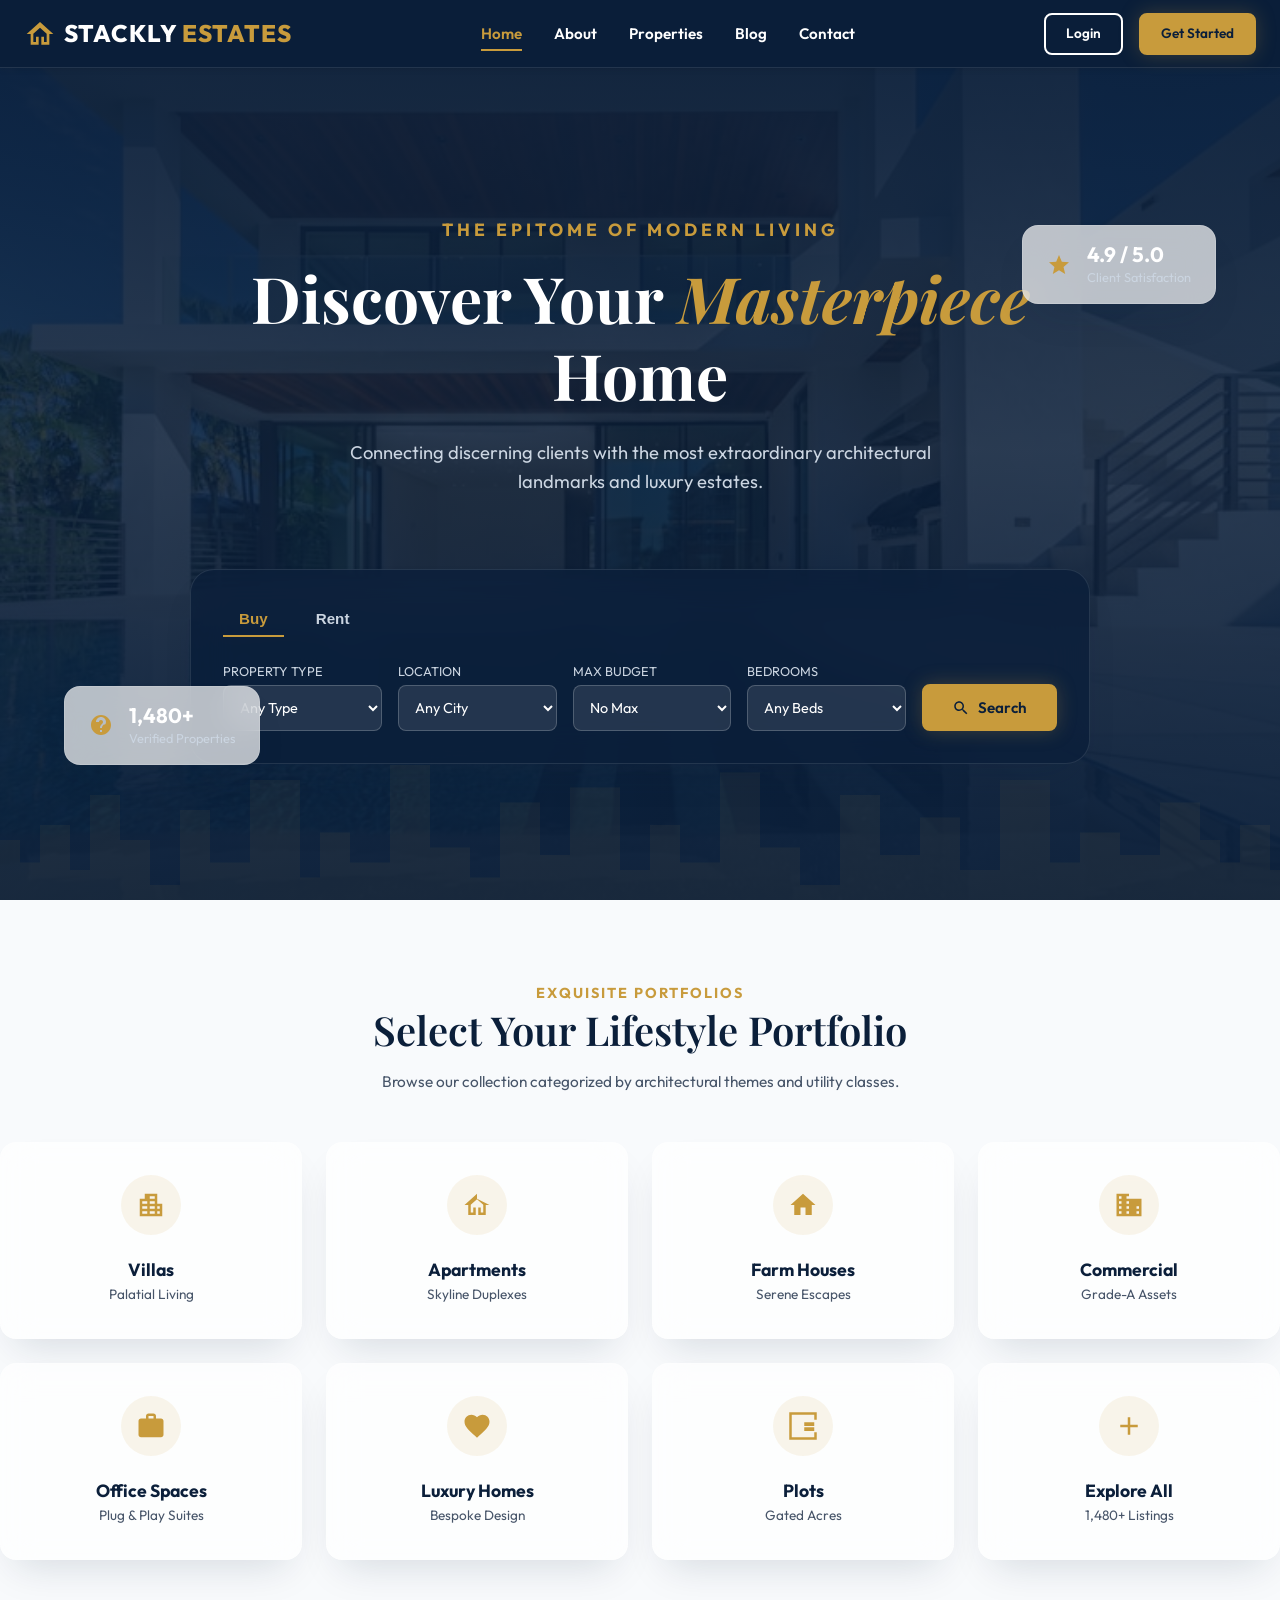
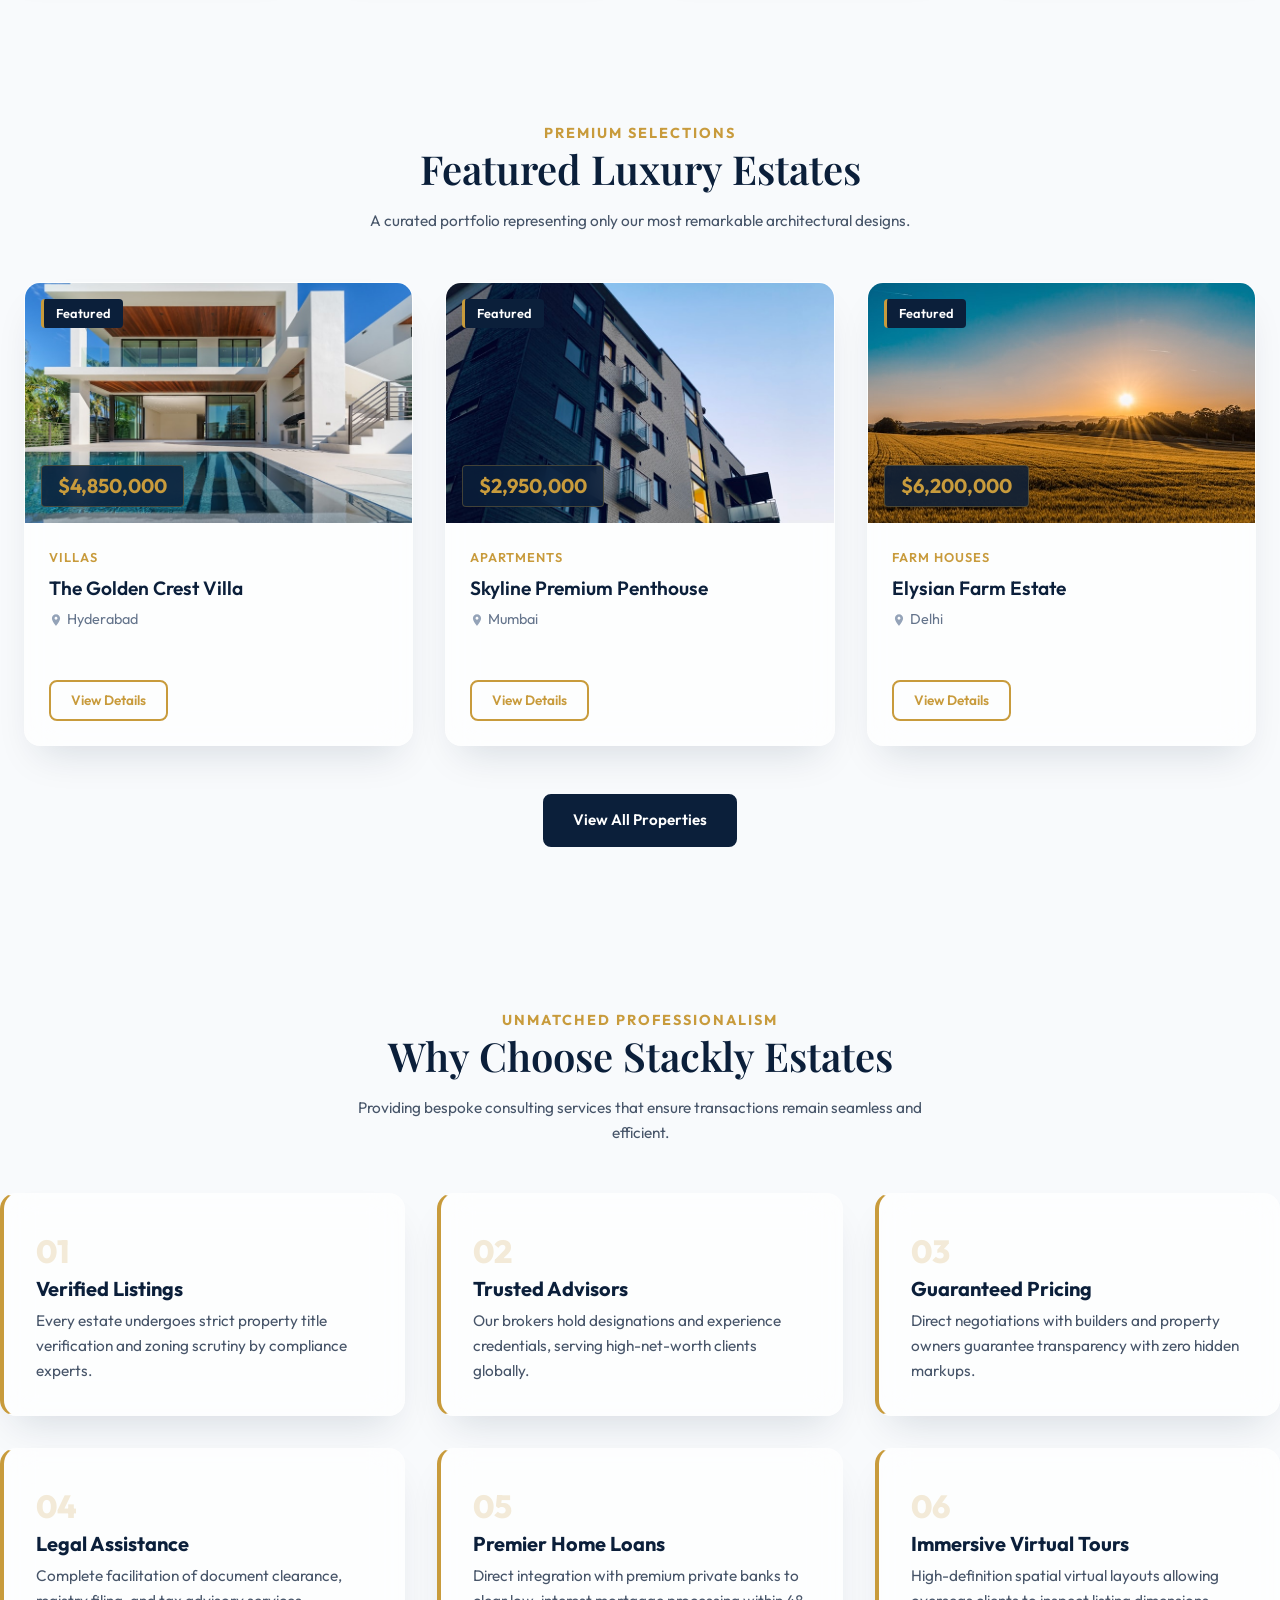
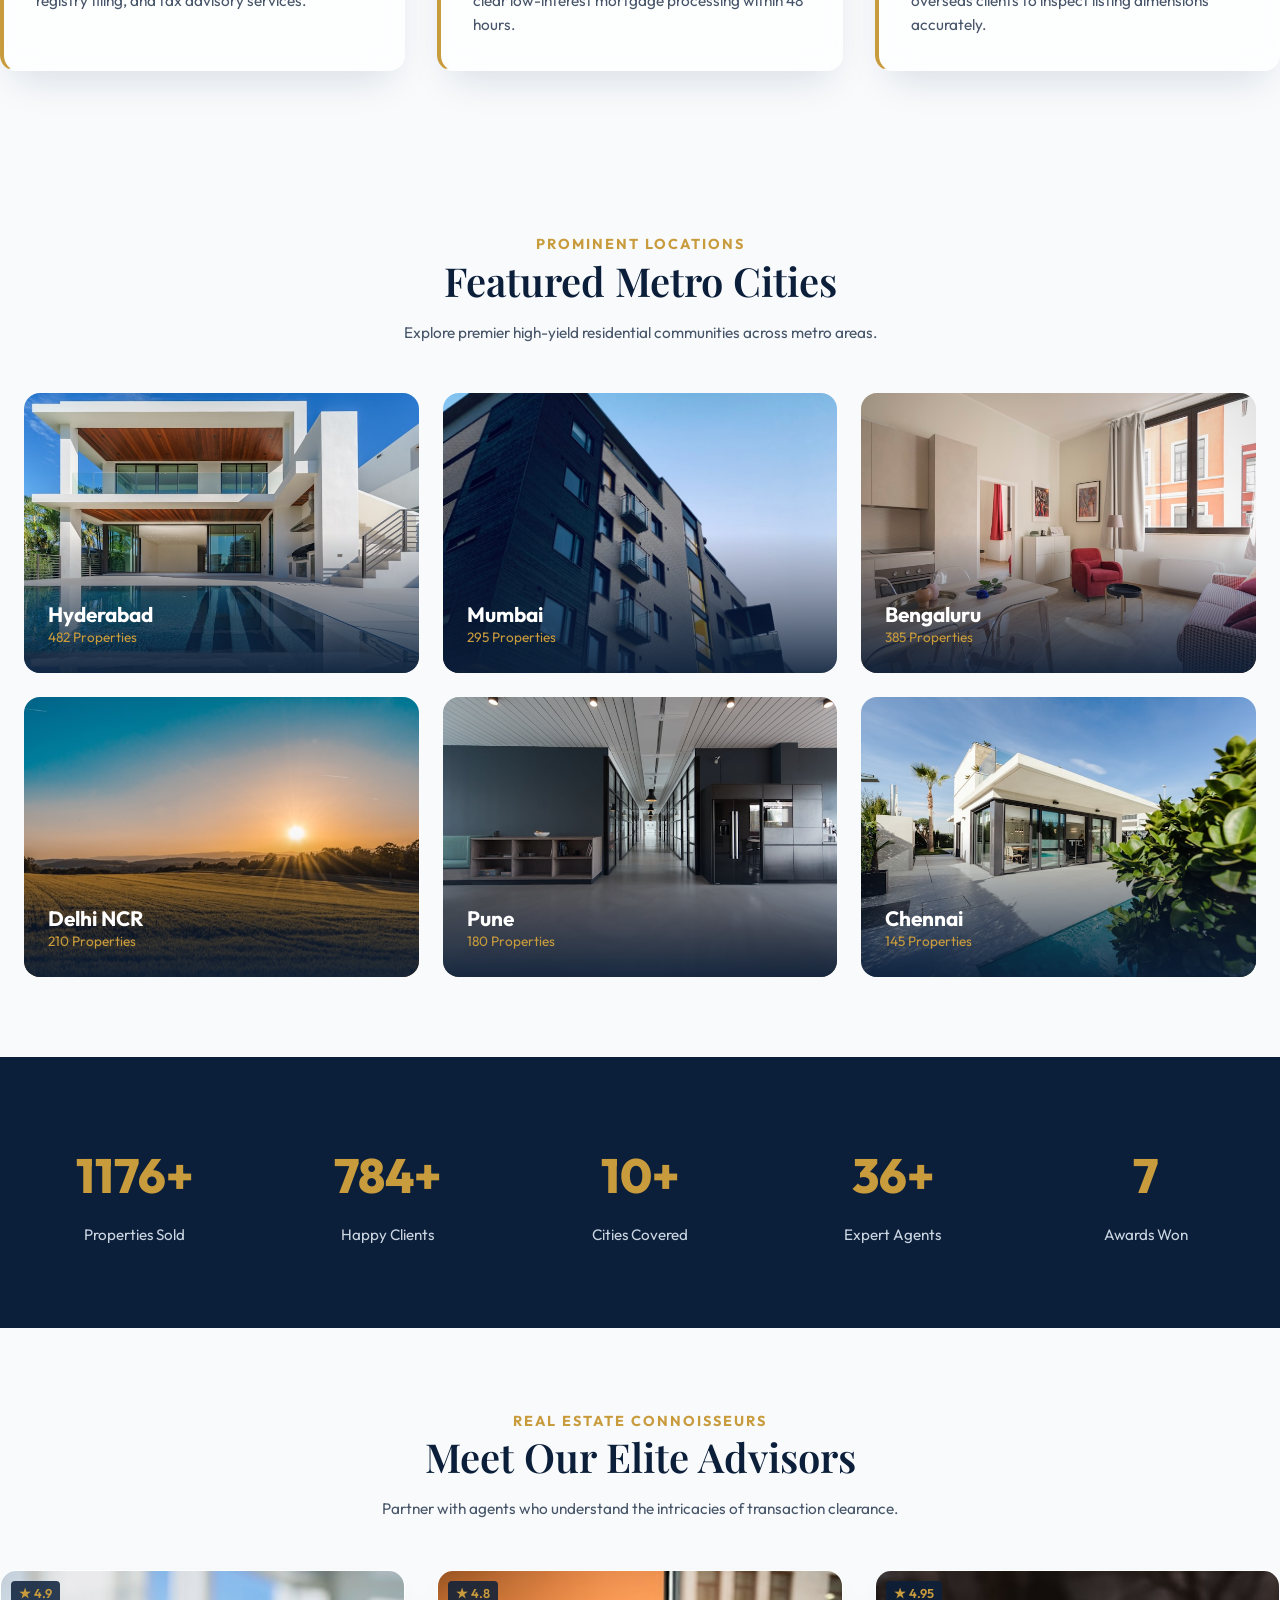
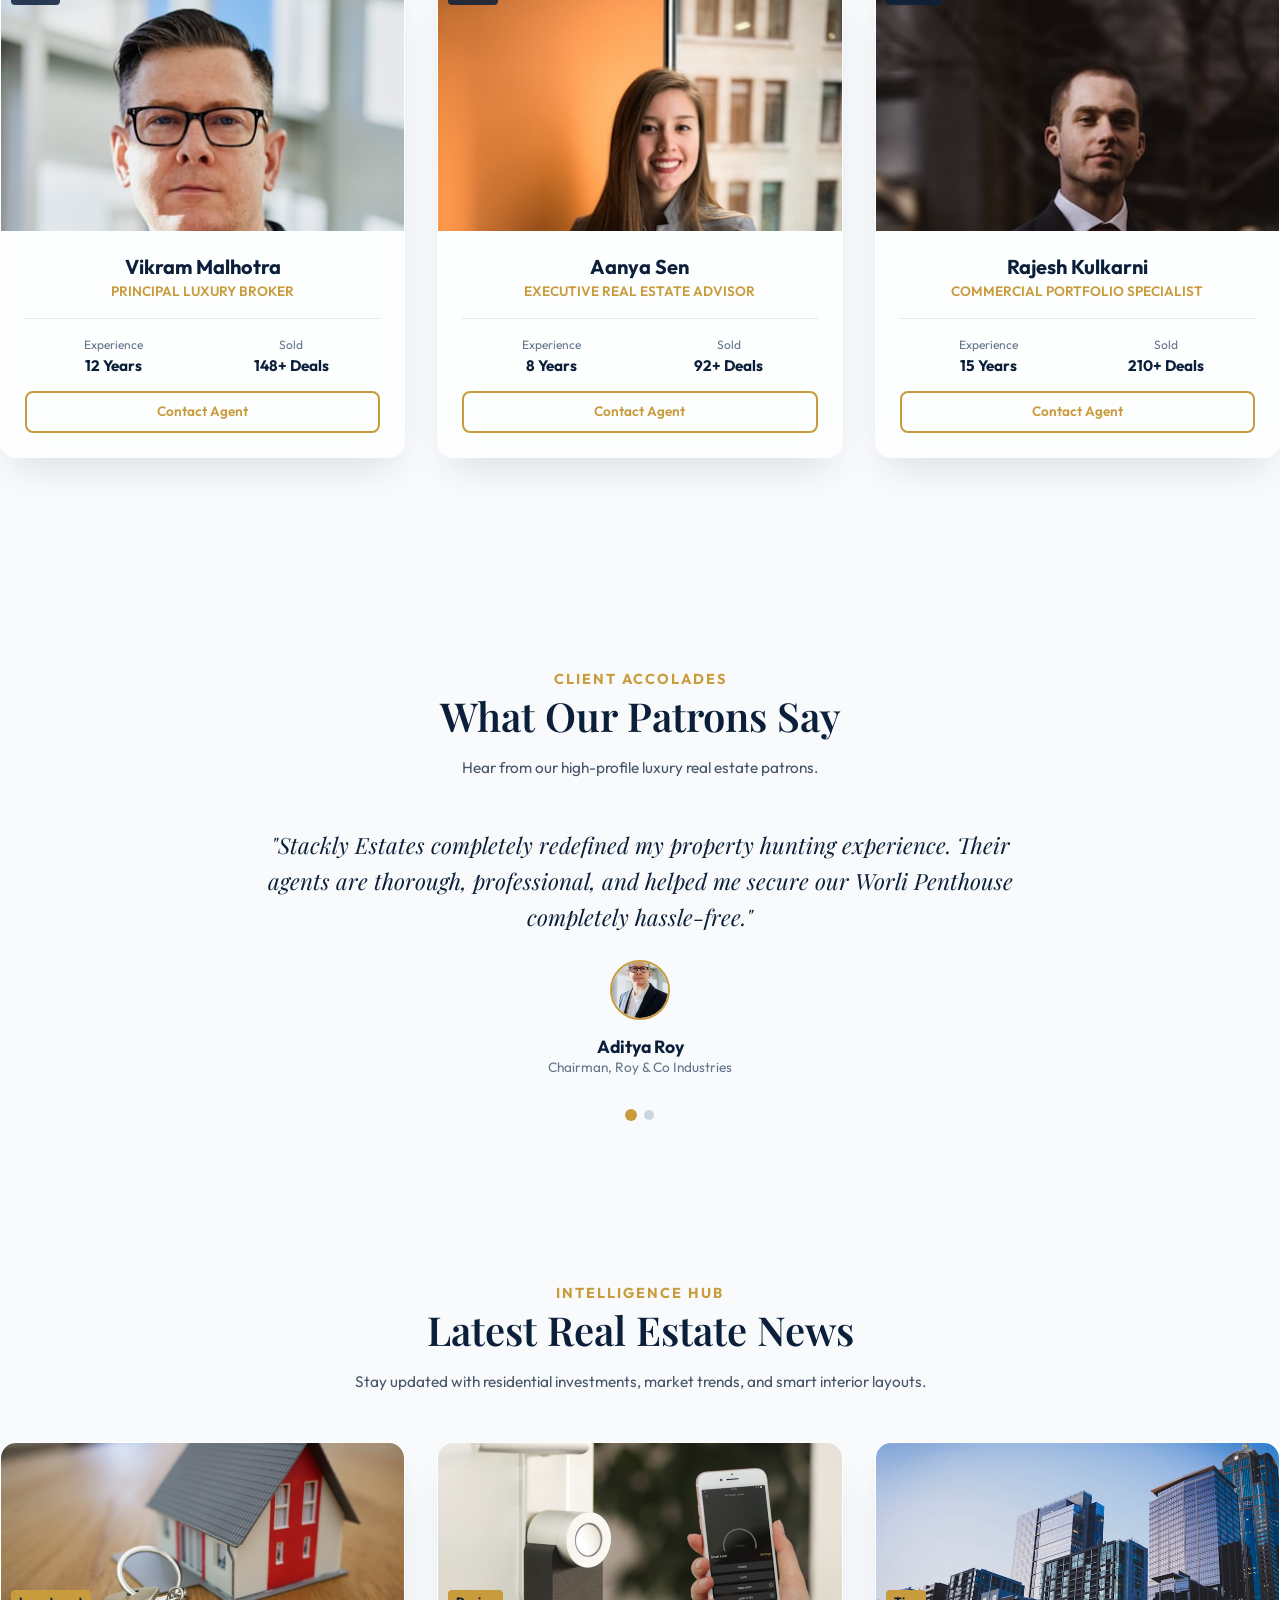
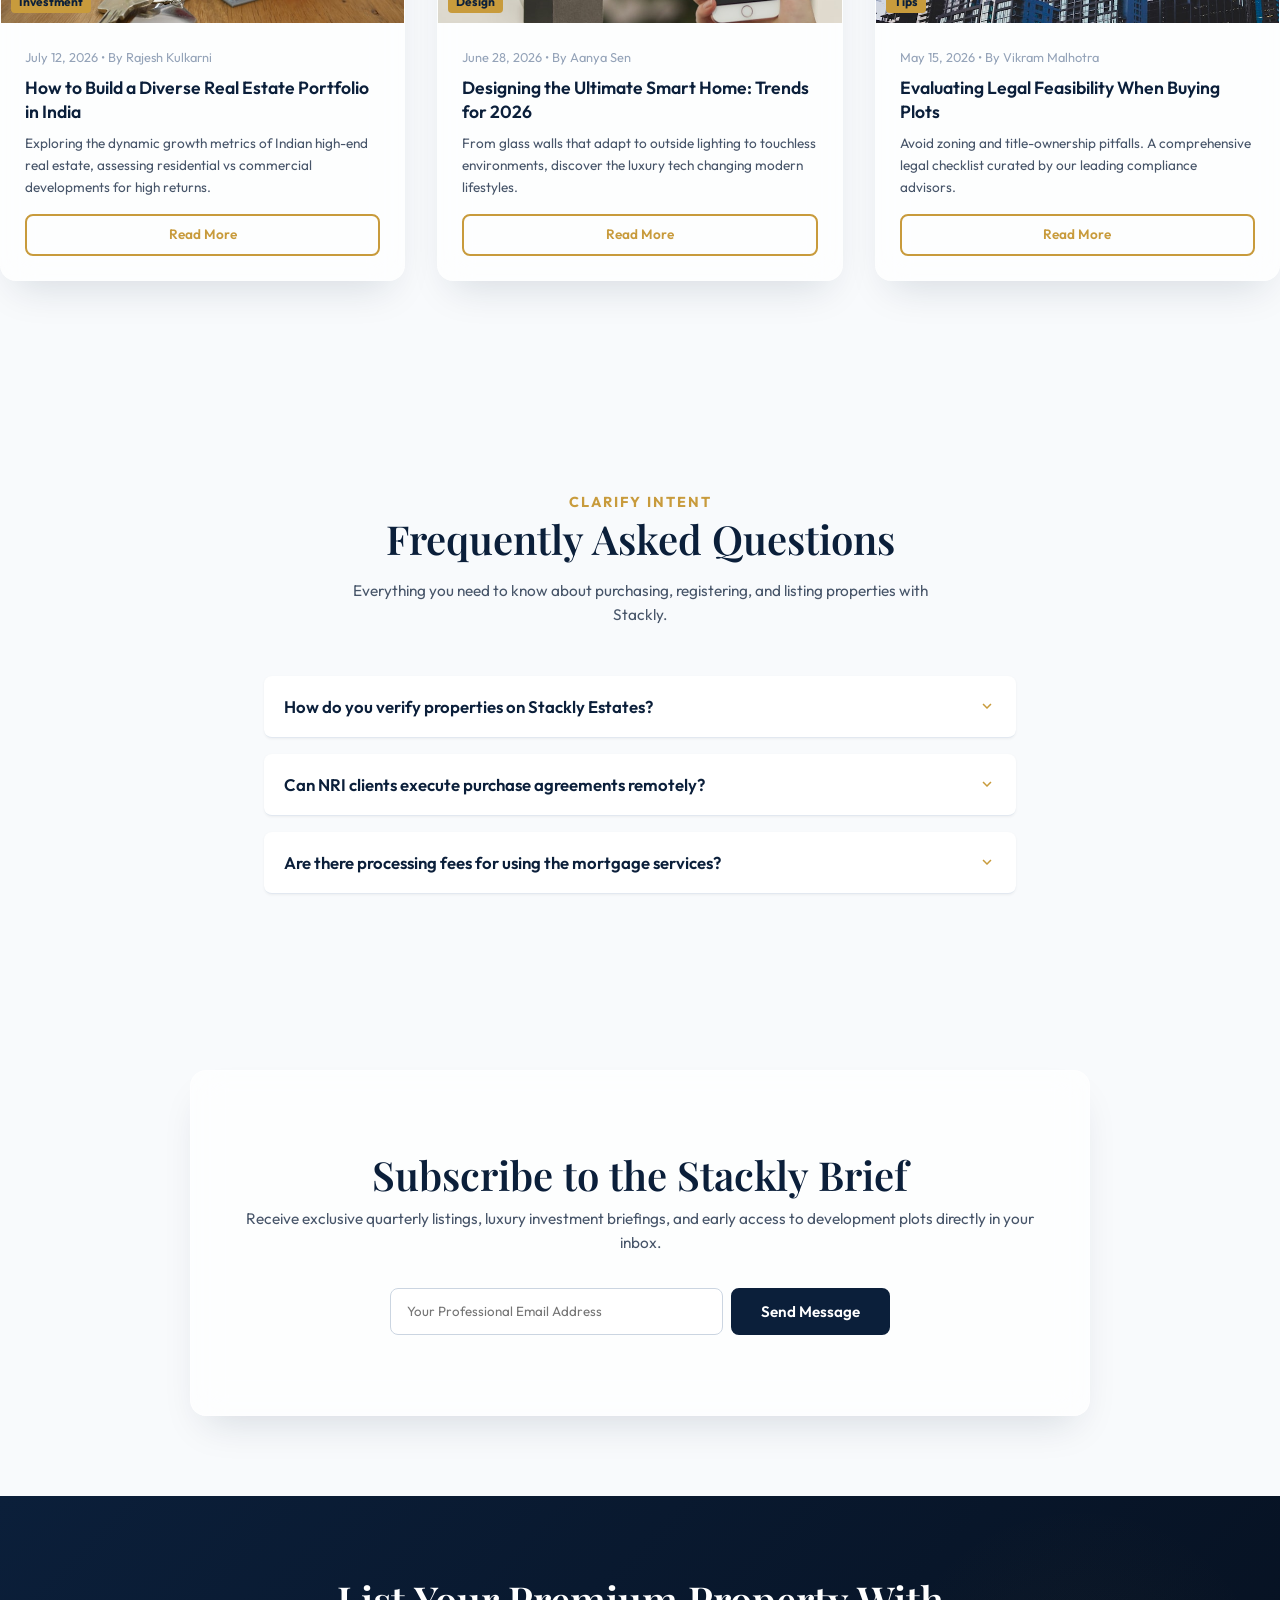
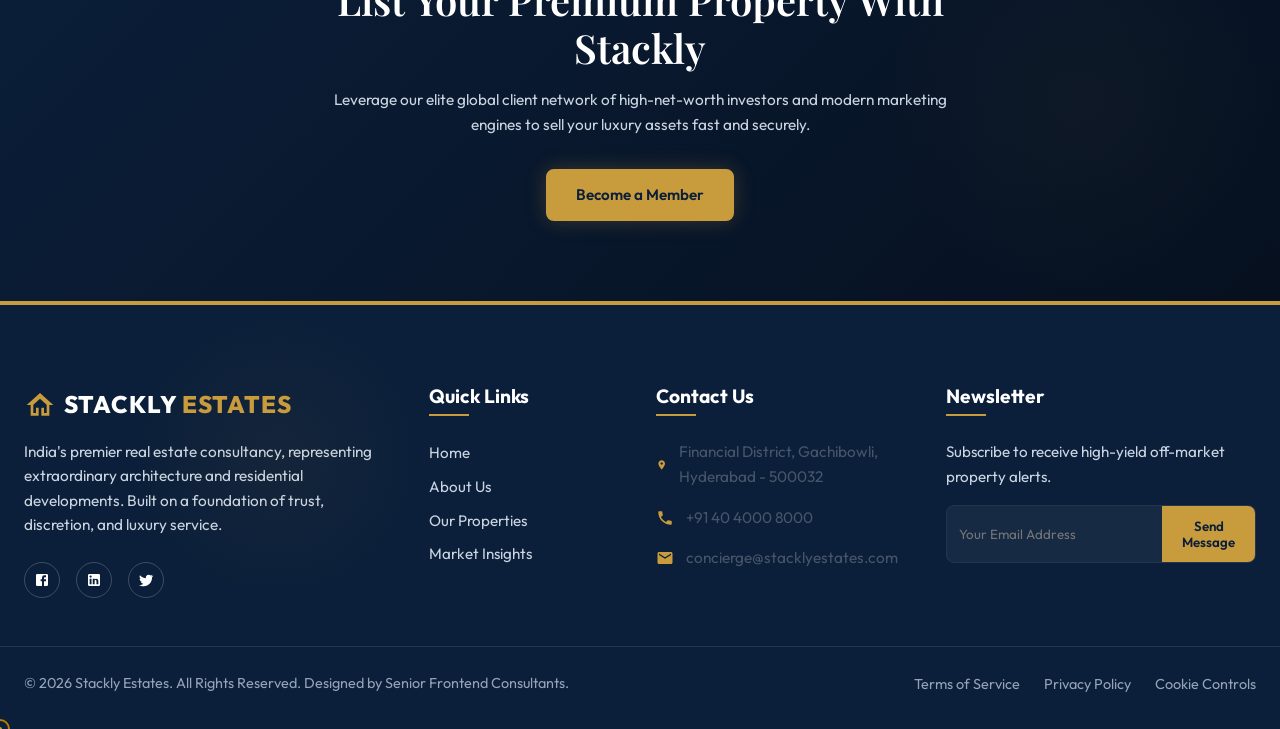
==== commit 91038661: "hi" ====
--- a/index.html
+++ b/index.html
@@ -485,7 +485,7 @@
         <p>Receive exclusive quarterly listings, luxury investment briefings, and early access to development plots directly in your inbox.</p>
         <form class="newsletter-form" id="home-newsletter-form">
           <input type="email" placeholder="Your Professional Email Address" aria-label="Email Input" required>
-          <button type="submit" class="btn btn-primary btn-shimmer">Subscribe</button>
+          <button type="submit" class="btn btn-primary btn-shimmer">Send Message</button>
         </form>
       </div>
     </section>
@@ -504,19 +504,19 @@
   <footer>
     <div class="container footer-grid">
       <div class="footer-col footer-about">
-        <a href="index.html" class="logo">
+        <a href="404.html" class="logo">
           <svg viewBox="0 0 24 24"><path d="M12 3L2 12h3v8h6v-6h2v6h6v-8h3L12 3zm5 15h-2v-4H9v4H7v-6.17l5-4.5 5 4.5V18z"/></svg>
           <span>STACKLY <span class="gold">ESTATES</span></span>
         </a>
         <p>India's premier real estate consultancy, representing extraordinary architecture and residential developments. Built on a foundation of trust, discretion, and luxury service.</p>
         <div class="footer-socials">
-          <a href="#" class="footer-social-btn" aria-label="Facebook">
+          <a href="404.html" class="footer-social-btn" aria-label="Facebook">
             <svg viewBox="0 0 24 24"><path d="M5 3h14a2 2 0 0 1 2 2v14a2 2 0 0 1-2 2H5a2 2 0 0 1-2-2V5a2 2 0 0 1 2-2m13 2h-2.5A3.5 3.5 0 0 0 12 8.5V11h-2v3h2v7h3v-7h3v-3h-3V9a1 1 0 0 1 1-1h2V5z"/></svg>
           </a>
-          <a href="#" class="footer-social-btn" aria-label="LinkedIn">
+          <a href="404.html" class="footer-social-btn" aria-label="LinkedIn">
             <svg viewBox="0 0 24 24"><path d="M19 3a2 2 0 0 1 2 2v14a2 2 0 0 1-2 2H5a2 2 0 0 1-2-2V5a2 2 0 0 1 2-2h14m-.5 15.5v-5.3a3.26 3.26 0 0 0-3.26-3.26c-.85 0-1.84.52-2.32 1.3v-1.11h-2.79v8.37h2.79v-4.93c0-.77.62-1.4 1.39-1.4a1.4 1.4 0 0 1 1.4 1.4v4.93h2.79M6.88 8.56a1.68 1.68 0 0 0 1.68-1.68c0-.93-.75-1.69-1.68-1.69a1.69 1.69 0 0 0-1.69 1.69c0 .93.76 1.68 1.69 1.68m1.39 9.94v-8.37H5.5v8.37h2.77z"/></svg>
           </a>
-          <a href="#" class="footer-social-btn" aria-label="Twitter">
+          <a href="404.html" class="footer-social-btn" aria-label="Twitter">
             <svg viewBox="0 0 24 24"><path d="M22.46 6c-.77.35-1.6.58-2.46.69.88-.53 1.56-1.37 1.88-2.38-.83.5-1.75.85-2.72 1.05C18.37 4.5 17.26 4 16 4c-2.35 0-4.27 1.92-4.27 4.29 0 .34.04.67.11.98C8.28 9.09 5.11 7.38 3 4.79c-.37.63-.58 1.37-.58 2.15 0 1.48.75 2.78 1.9 3.55-.7 0-1.35-.2-1.92-.53v.05c0 2.15 1.53 3.94 3.56 4.35-.37.1-.76.15-1.17.15-.29 0-.57-.03-.85-.08.57 1.77 2.22 3.06 4.17 3.09-1.53 1.2-3.46 1.92-5.55 1.92-.36 0-.72-.02-1.07-.06 1.98 1.27 4.32 2.01 6.84 2.01 8.2 0 12.69-6.79 12.69-12.7 0-.19 0-.39-.01-.58.87-.63 1.63-1.41 2.23-2.31z"/></svg>
           </a>
         </div>
@@ -525,11 +525,10 @@
       <div class="footer-col">
         <h3>Quick Links</h3>
         <ul class="footer-links">
-          <li><a href="index.html">Home</a></li>
-          <li><a href="about.html">About Us</a></li>
-          <li><a href="properties.html">Our Properties</a></li>
-          <li><a href="agents.html">Elite Advisors</a></li>
-          <li><a href="blog.html">Market Insights</a></li>
+          <li><a href="404.html">Home</a></li>
+          <li><a href="404.html">About Us</a></li>
+          <li><a href="404.html">Our Properties</a></li>
+          <li><a href="404.html">Market Insights</a></li>
         </ul>
       </div>
 
@@ -554,7 +553,7 @@
         <p>Subscribe to receive high-yield off-market property alerts.</p>
         <form id="footer-newsletter-form">
           <input type="email" placeholder="Your Email Address" required>
-          <button type="submit">Go</button>
+          <button type="submit">Send Message</button>
         </form>
       </div>
     </div>
@@ -659,16 +658,14 @@
         });
       }
 
-      // Newsletter alert mocks
+      // Newsletter submit logic -> 404.html
       const nForm1 = document.getElementById('home-newsletter-form');
-      const nForm2 = document.getElementById('footer-newsletter-form');
-      const showSuccessMsg = (e) => {
-        e.preventDefault();
-        alert("Subscription successful! Welcome to the Stackly Brief.");
-        e.target.reset();
-      };
-      if (nForm1) nForm1.addEventListener('submit', showSuccessMsg);
-      if (nForm2) nForm2.addEventListener('submit', showSuccessMsg);
+      if (nForm1) {
+        nForm1.addEventListener('submit', (e) => {
+          e.preventDefault();
+          window.location.href = '404.html';
+        });
+      }
     });
   </script>
 </body>
--- a/css/main.css
+++ b/css/main.css
@@ -70,6 +70,9 @@
   scroll-behavior: smooth;
   -webkit-font-smoothing: antialiased;
   -moz-osx-font-smoothing: grayscale;
+  overflow-x: hidden;
+  width: 100%;
+  max-width: 100%;
 }
 
 body {
@@ -78,6 +81,8 @@
   color: var(--slate-800);
   line-height: 1.6;
   overflow-x: hidden;
+  width: 100%;
+  max-width: 100%;
   min-height: 100vh;
 }
 
@@ -204,16 +209,17 @@
   left: 0;
   width: 100%;
   z-index: 1000;
-  transition: var(--transition-normal);
-  padding: var(--spacing-sm) 0;
-}
-header.scrolled {
-  background: rgba(11, 31, 58, 0.85);
+  background: rgba(11, 31, 58, 0.98);
   backdrop-filter: blur(16px);
   -webkit-backdrop-filter: blur(16px);
   border-bottom: 1px solid rgba(255, 255, 255, 0.1);
+  transition: var(--transition-normal);
+  padding: 0.8rem 0;
+  box-shadow: var(--shadow-md);
+}
+header.scrolled {
+  background: rgba(11, 31, 58, 0.98);
   padding: 0.6rem 0;
-  box-shadow: var(--shadow-md);
 }
 
 .navbar {
@@ -255,14 +261,14 @@
   align-items: center;
 }
 .nav-link {
-  color: rgba(255, 255, 255, 0.8);
-  font-weight: 500;
+  color: #FFFFFF;
+  font-weight: 600;
   font-size: 0.95rem;
   position: relative;
   padding: 0.5rem 0;
 }
 header.scrolled .nav-link {
-  color: rgba(255, 255, 255, 0.85);
+  color: #FFFFFF;
 }
 .nav-link:hover, .nav-link.active {
   color: var(--secondary);
@@ -490,20 +496,21 @@
 
 /* --- Scroll Reveal Animations --- */
 .reveal {
-  opacity: 0;
+  opacity: 1;
+  transform: none;
   transition: opacity var(--transition-slow), transform var(--transition-slow);
 }
 .reveal-up {
-  transform: translateY(40px);
+  transform: none;
 }
 .reveal-left {
-  transform: translateX(-40px);
+  transform: none;
 }
 .reveal-right {
-  transform: translateX(40px);
+  transform: none;
 }
 .reveal-zoom {
-  transform: scale(0.9);
+  transform: none;
 }
 .reveal-visible {
   opacity: 1;
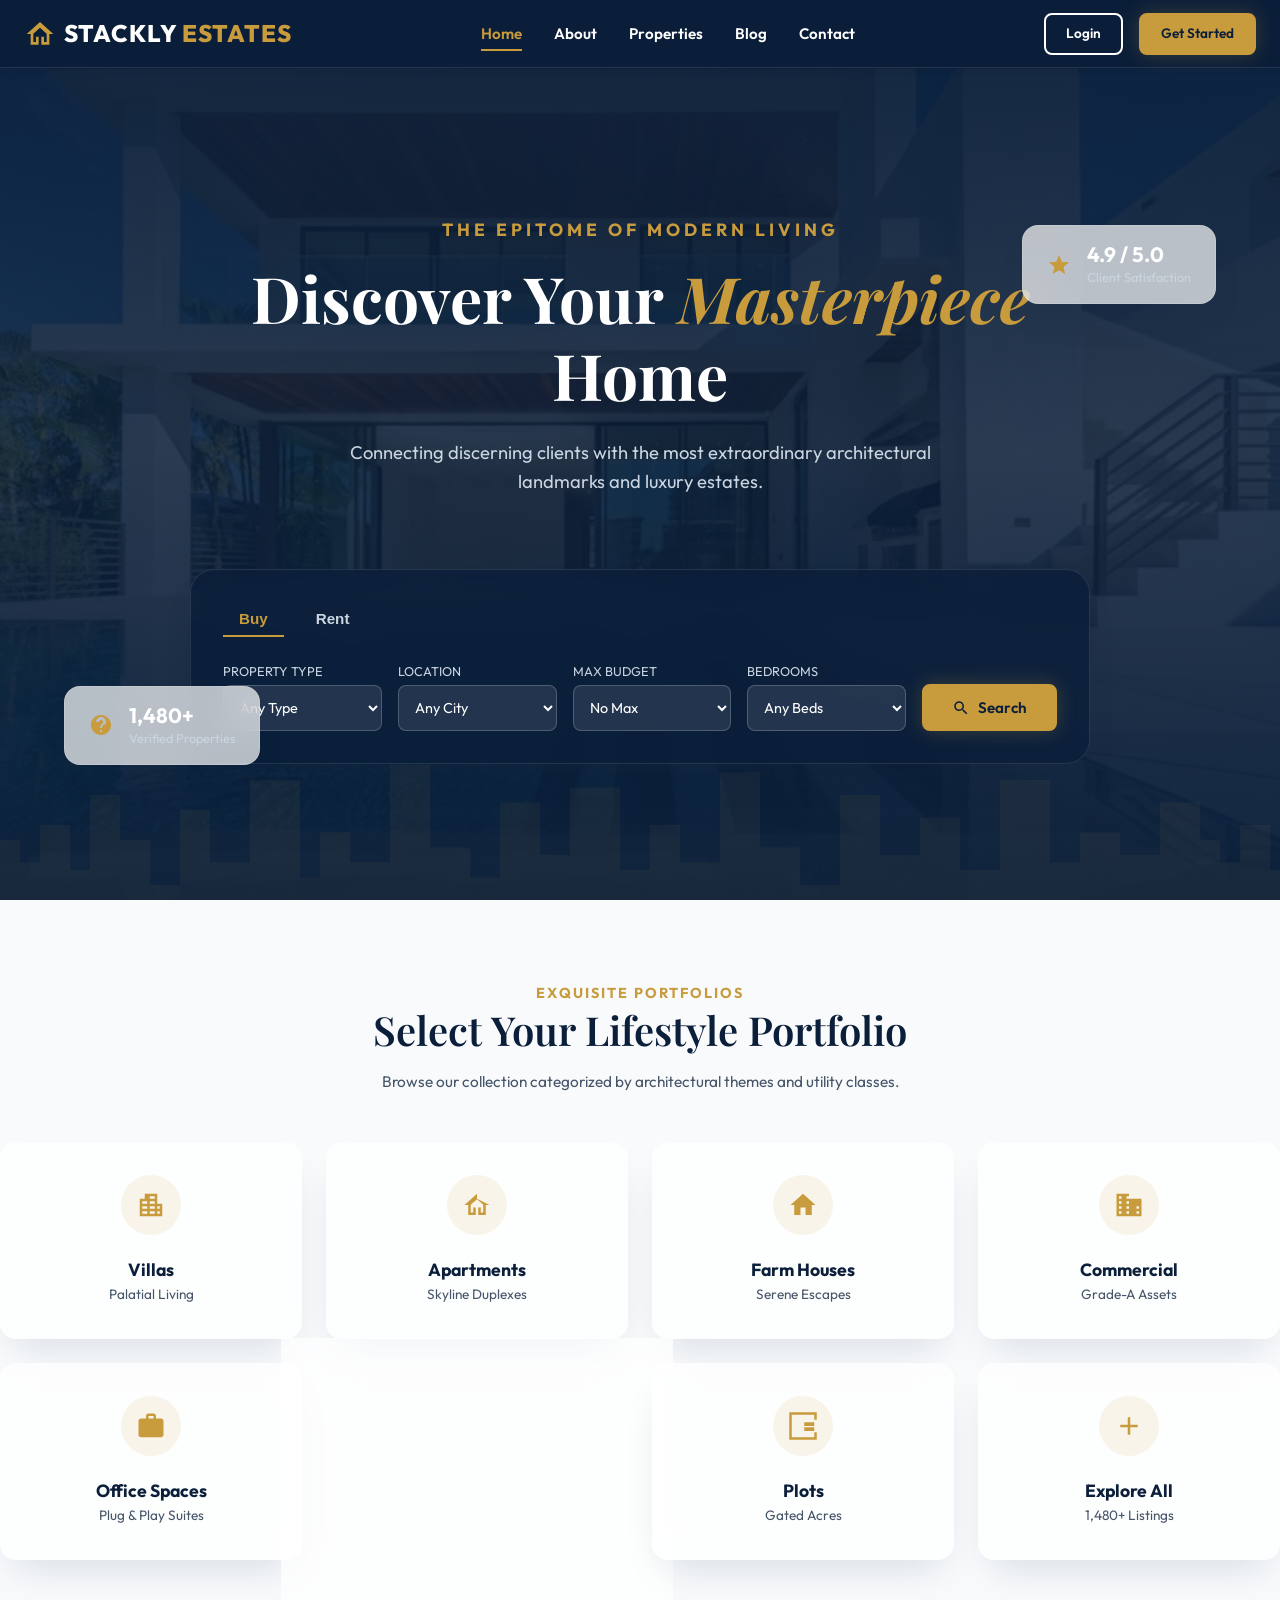
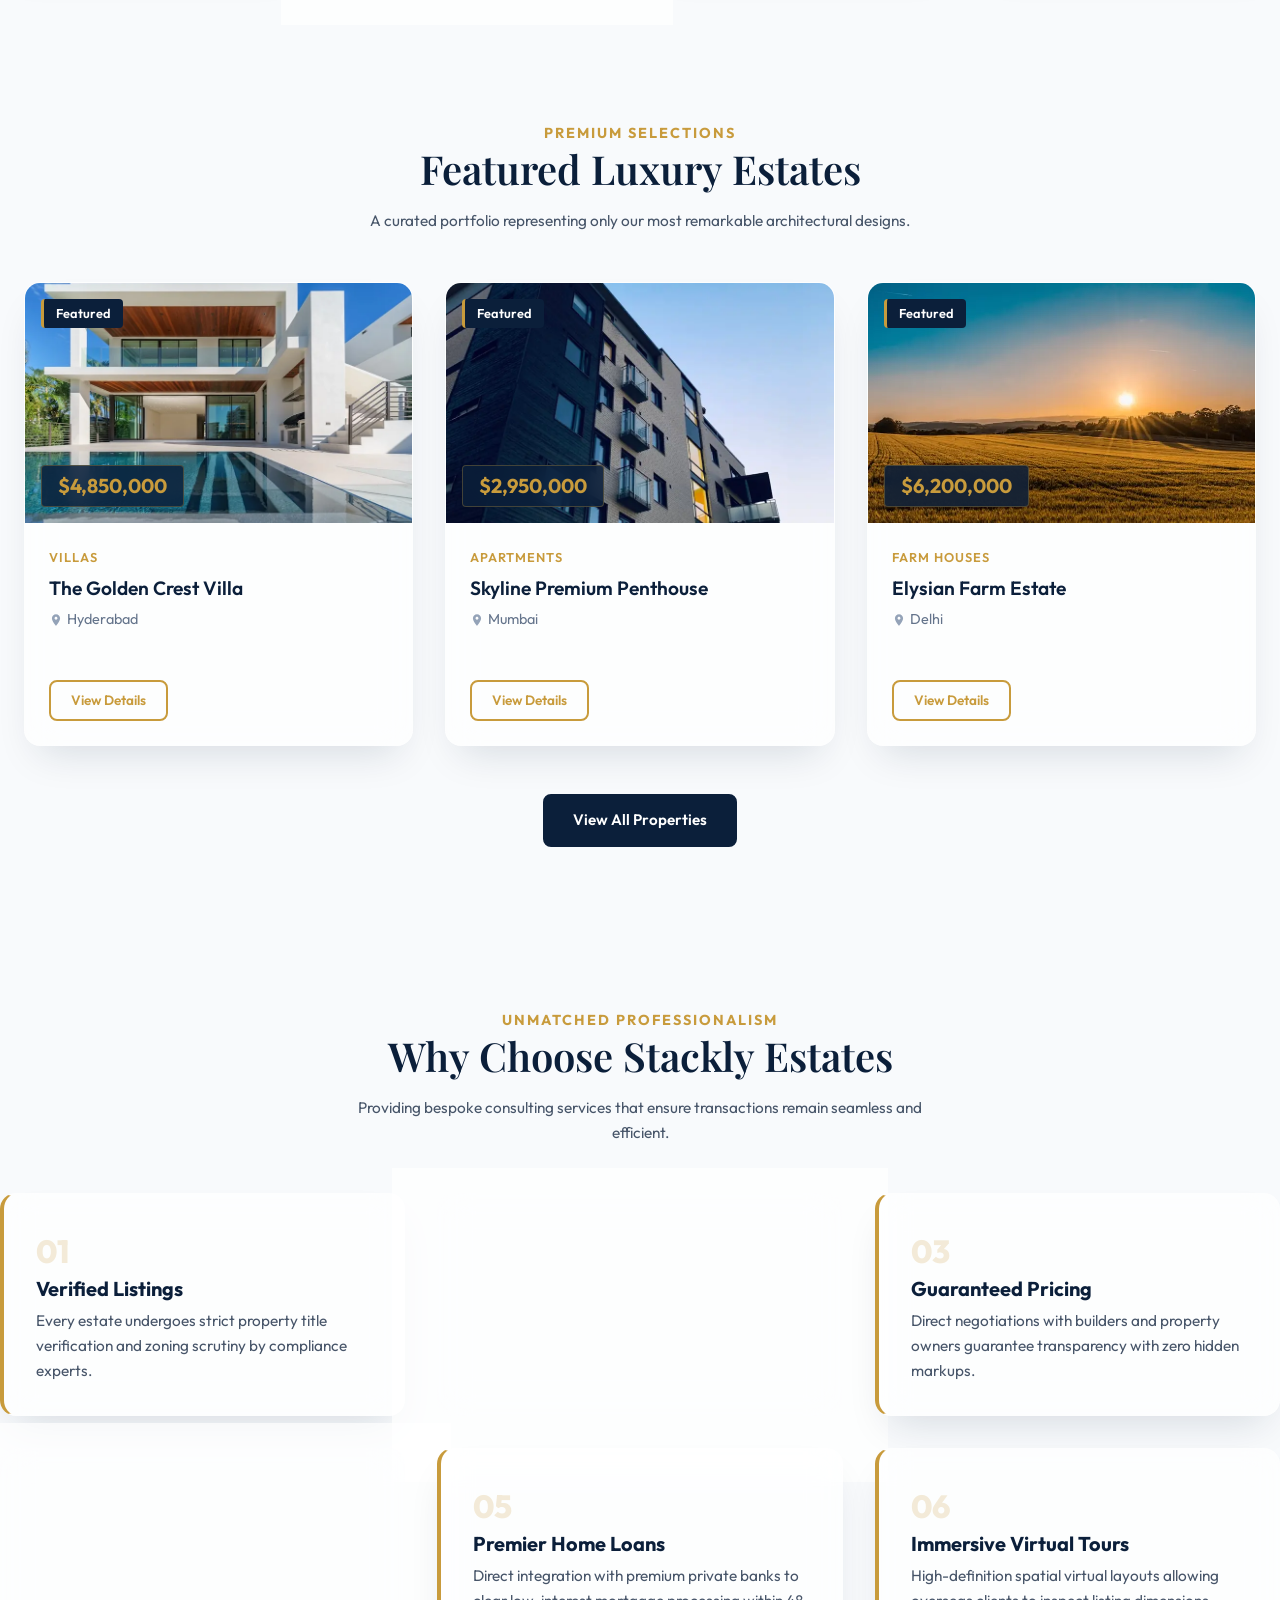
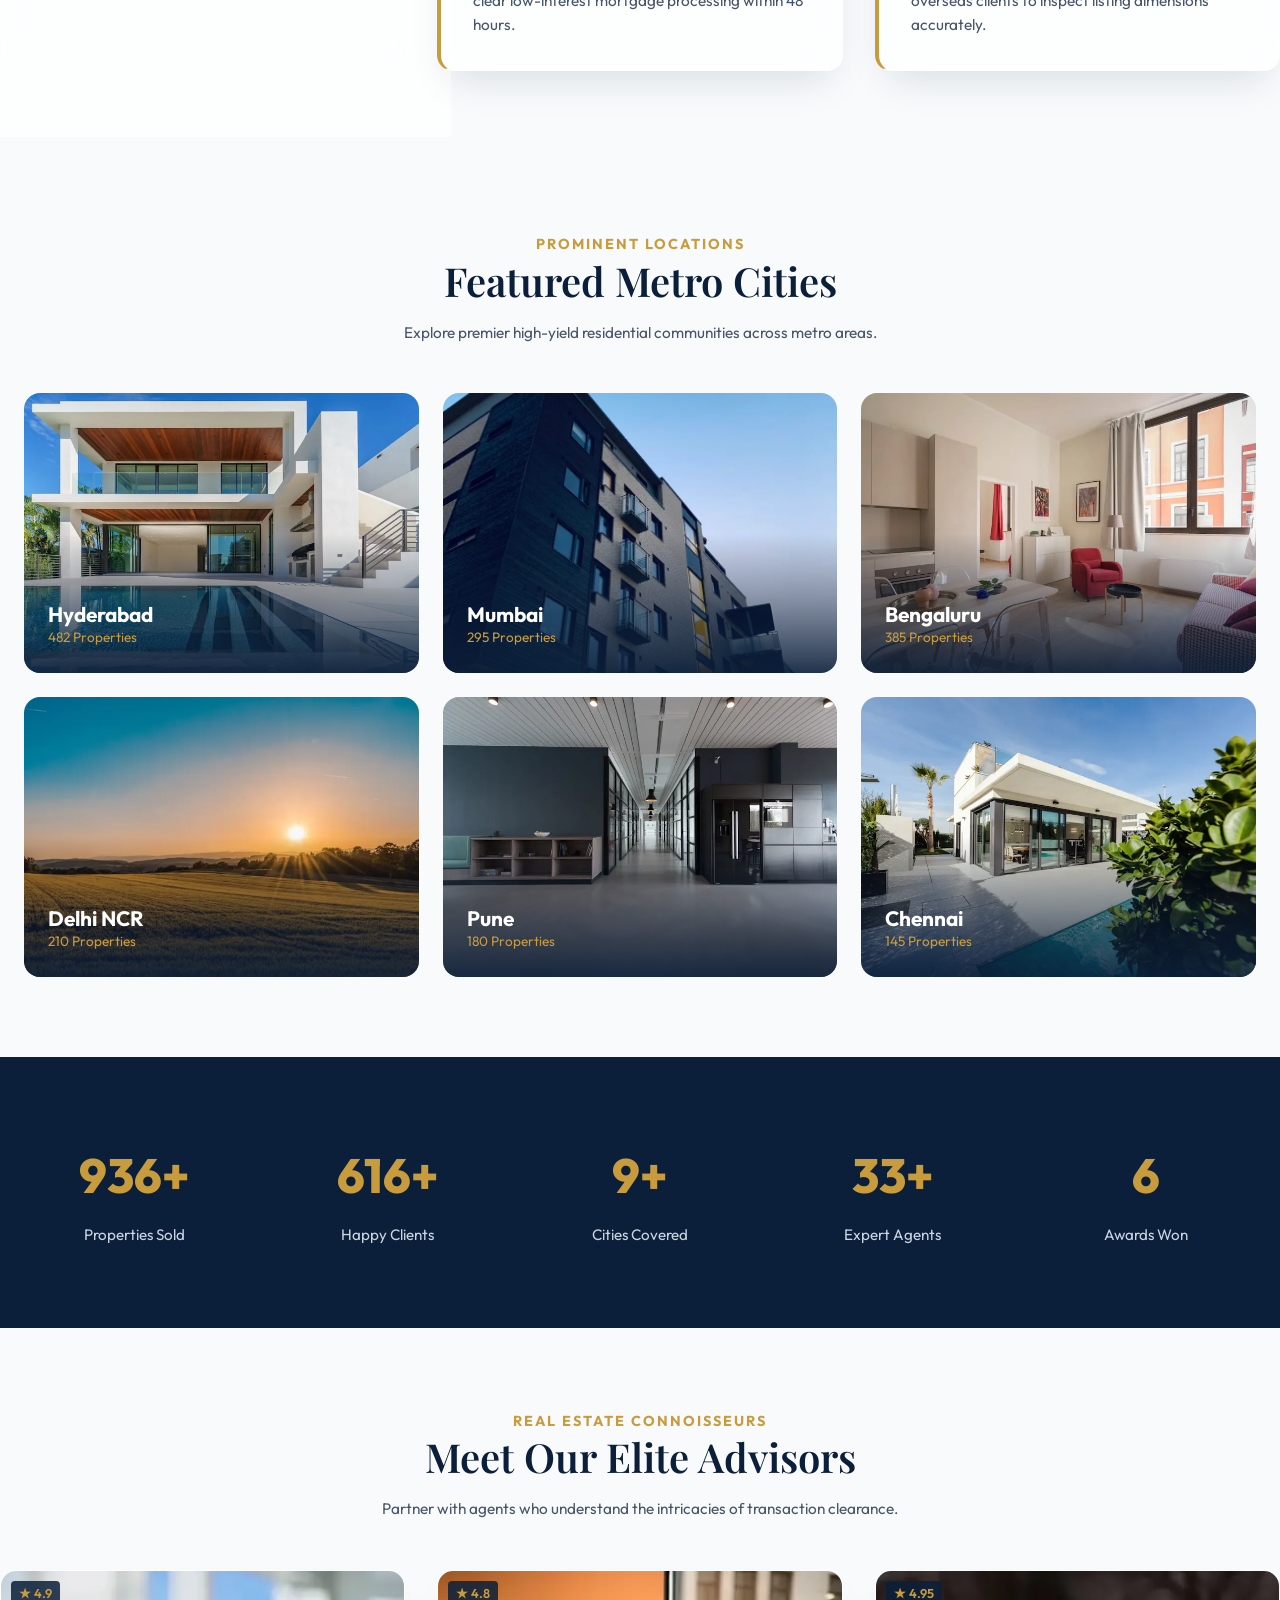
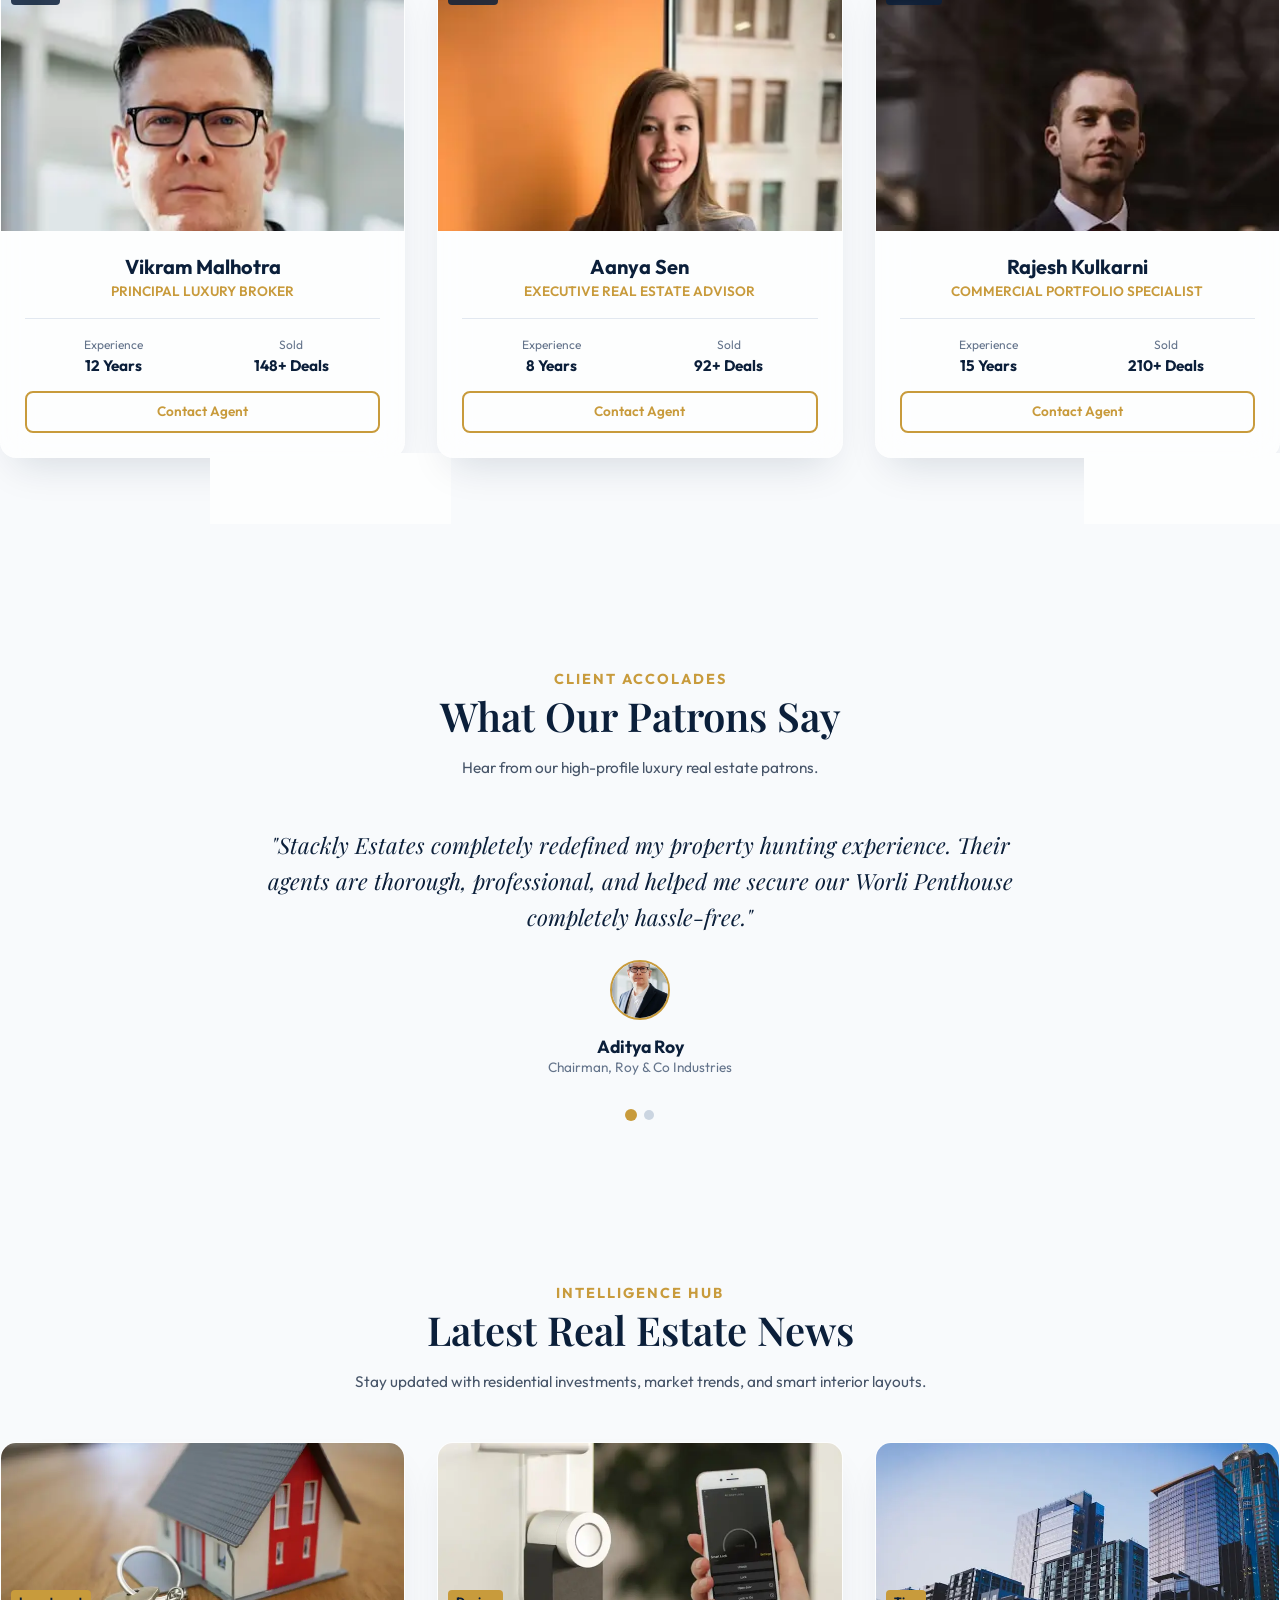
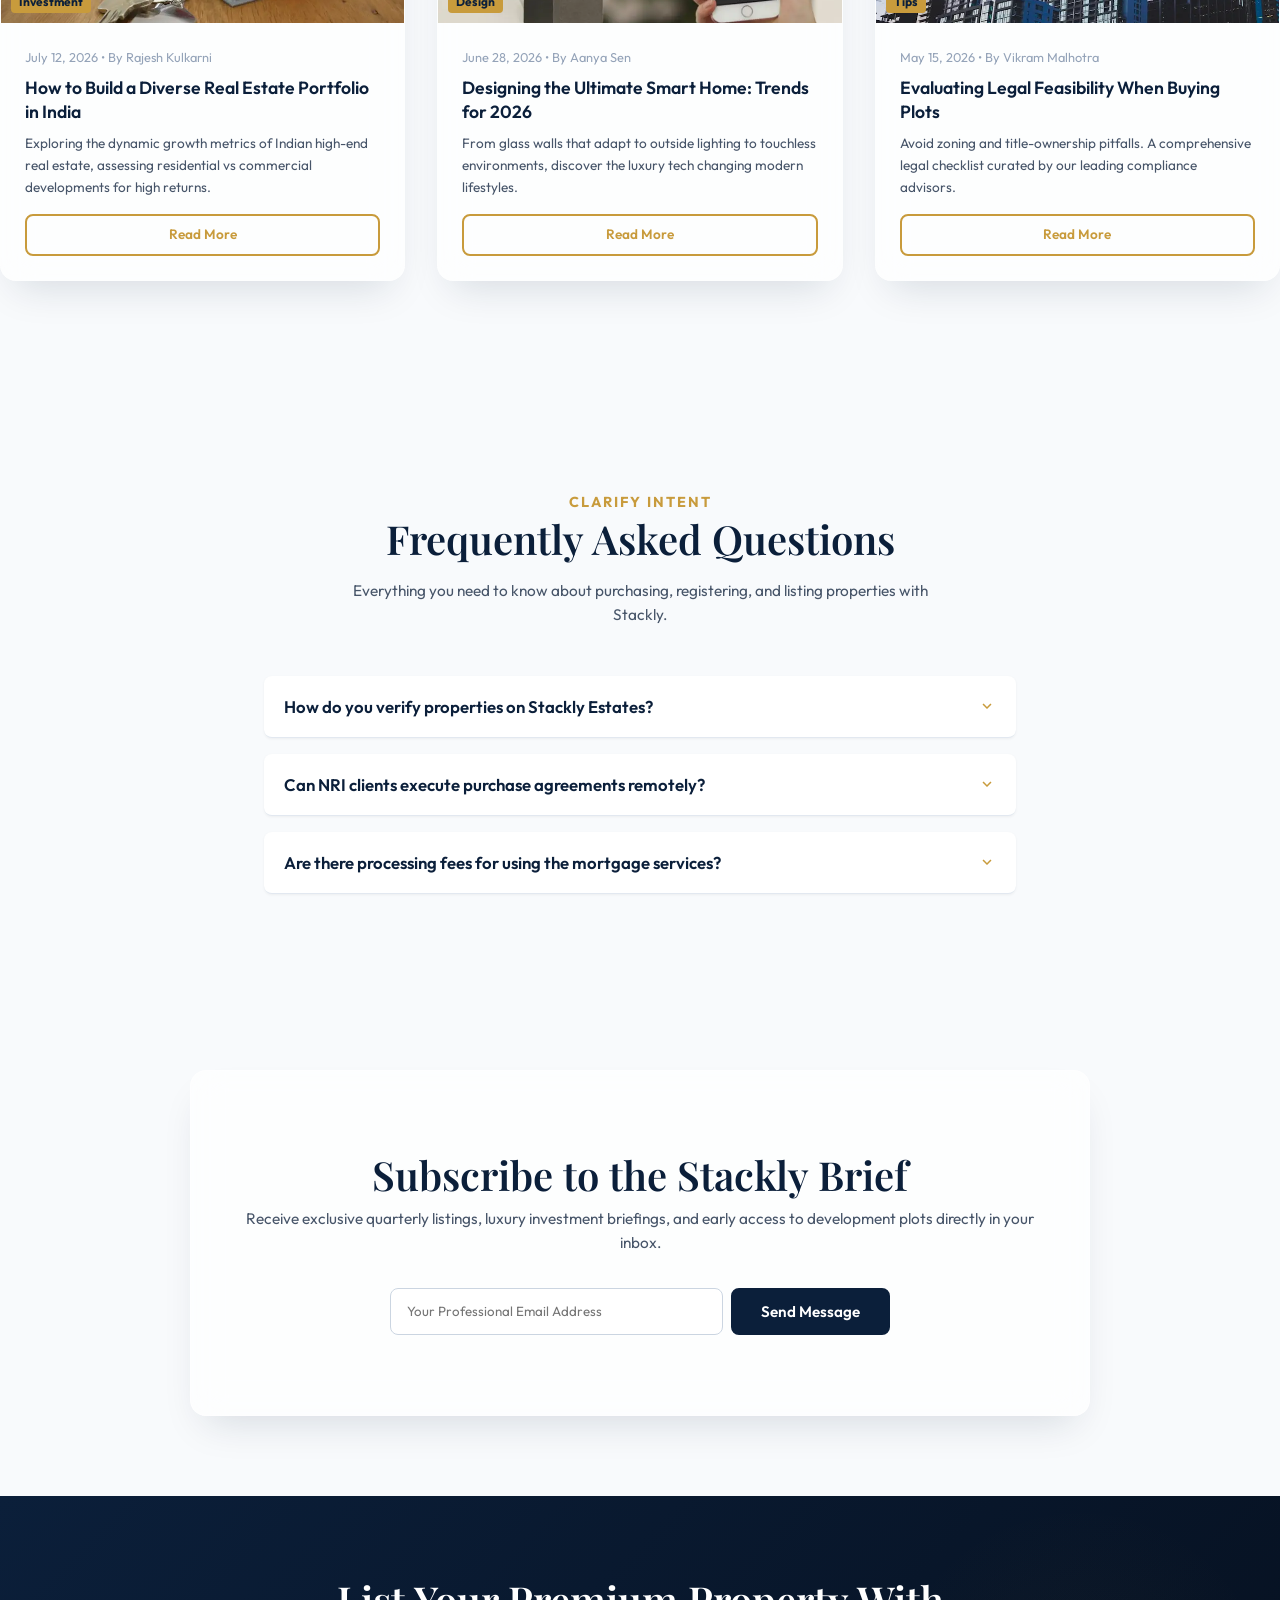
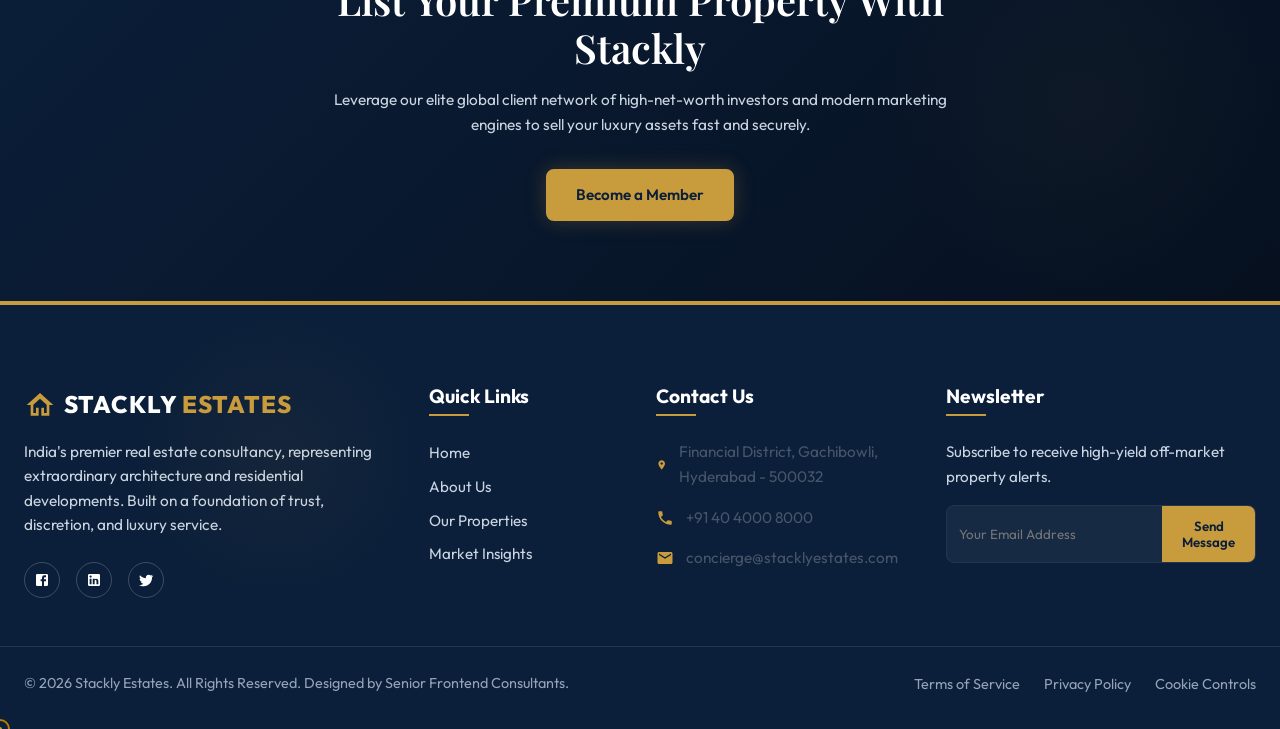
==== commit 8b65c72c: "hi" ====
--- a/index.html
+++ b/index.html
@@ -13,7 +13,7 @@
   <meta property="og:type" content="website">
   <meta property="og:title" content="Stackly Estates | Luxury Real Estate Listing Portal">
   <meta property="og:description" content="Discover premium luxury villas, penthouses, and commercial spaces with India's premier property listing portal.">
-  <meta property="og:image" content="images/properties/villa-1.jpg">
+  <meta property="og:image" content="images/properties/villa-1.webp">
   
   <!-- Stylesheets -->
   <link rel="stylesheet" href="css/main.css">
@@ -59,7 +59,7 @@
   <!-- SECTION 1: Hero Area with Advanced Search -->
   <main>
     <section class="hero" id="hero-section">
-      <div class="hero-bg" style="background-image: url('images/properties/villa-1.jpg');"></div>
+      <div class="hero-bg" style="background-image: url('images/properties/villa-1.webp');"></div>
       <div class="hero-overlay"></div>
       <div class="skyline-backdrop"></div>
       
@@ -298,7 +298,7 @@
         </div>
         <div class="grid locations-grid">
           <div class="location-card" onclick="window.location.href='properties.html?city=Hyderabad'">
-            <img class="location-card-img" src="images/properties/villa-1.jpg" alt="Hyderabad" loading="lazy">
+            <img class="location-card-img" src="images/properties/villa-1.webp" alt="Hyderabad" loading="lazy">
             <div class="location-card-overlay">
               <h4>Hyderabad</h4>
               <p>482 Properties</p>
@@ -306,7 +306,7 @@
           </div>
 
           <div class="location-card" onclick="window.location.href='properties.html?city=Mumbai'">
-            <img class="location-card-img" src="images/properties/apt-1.jpg" alt="Mumbai" loading="lazy">
+            <img class="location-card-img" src="images/properties/apt-1.webp" alt="Mumbai" loading="lazy">
             <div class="location-card-overlay">
               <h4>Mumbai</h4>
               <p>295 Properties</p>
@@ -314,7 +314,7 @@
           </div>
 
           <div class="location-card" onclick="window.location.href='properties.html?city=Bengaluru'">
-            <img class="location-card-img" src="images/properties/apt-2.jpg" alt="Bengaluru" loading="lazy">
+            <img class="location-card-img" src="images/properties/apt-2.webp" alt="Bengaluru" loading="lazy">
             <div class="location-card-overlay">
               <h4>Bengaluru</h4>
               <p>385 Properties</p>
@@ -322,7 +322,7 @@
           </div>
 
           <div class="location-card" onclick="window.location.href='properties.html?city=Delhi'">
-            <img class="location-card-img" src="images/properties/farm-1.jpg" alt="Delhi" loading="lazy">
+            <img class="location-card-img" src="images/properties/farm-1.webp" alt="Delhi" loading="lazy">
             <div class="location-card-overlay">
               <h4>Delhi NCR</h4>
               <p>210 Properties</p>
@@ -330,7 +330,7 @@
           </div>
 
           <div class="location-card" onclick="window.location.href='properties.html?city=Pune'">
-            <img class="location-card-img" src="images/properties/office-1.jpg" alt="Pune" loading="lazy">
+            <img class="location-card-img" src="images/properties/office-1.webp" alt="Pune" loading="lazy">
             <div class="location-card-overlay">
               <h4>Pune</h4>
               <p>180 Properties</p>
@@ -338,7 +338,7 @@
           </div>
 
           <div class="location-card" onclick="window.location.href='properties.html?city=Chennai'">
-            <img class="location-card-img" src="images/properties/villa-2.jpg" alt="Chennai" loading="lazy">
+            <img class="location-card-img" src="images/properties/villa-2.webp" alt="Chennai" loading="lazy">
             <div class="location-card-overlay">
               <h4>Chennai</h4>
               <p>145 Properties</p>
@@ -399,7 +399,7 @@
           <div class="testimonials-slider">
             <div class="testimonial-slide active">
               <p class="testimonial-quote">"Stackly Estates completely redefined my property hunting experience. Their agents are thorough, professional, and helped me secure our Worli Penthouse completely hassle-free."</p>
-              <img class="testimonial-avatar" src="images/agents/agent-1.jpg" alt="Client 1">
+              <img class="testimonial-avatar" src="images/agents/agent-1.webp" alt="Client 1">
               <div class="testimonial-author">
                 <h4>Aditya Roy</h4>
                 <p>Chairman, Roy & Co Industries</p>
@@ -408,7 +408,7 @@
             
             <div class="testimonial-slide">
               <p class="testimonial-quote">"The legal assistance and loan clearings were fully handled by their back-office team. We closed our Chhatarpur farm estate within 4 days. Absolutely brilliant service!"</p>
-              <img class="testimonial-avatar" src="images/agents/agent-2.jpg" alt="Client 2">
+              <img class="testimonial-avatar" src="images/agents/agent-2.webp" alt="Client 2">
               <div class="testimonial-author">
                 <h4>Kiran Deshmukh</h4>
                 <p>Co-Founder, BetaTech Global</p>
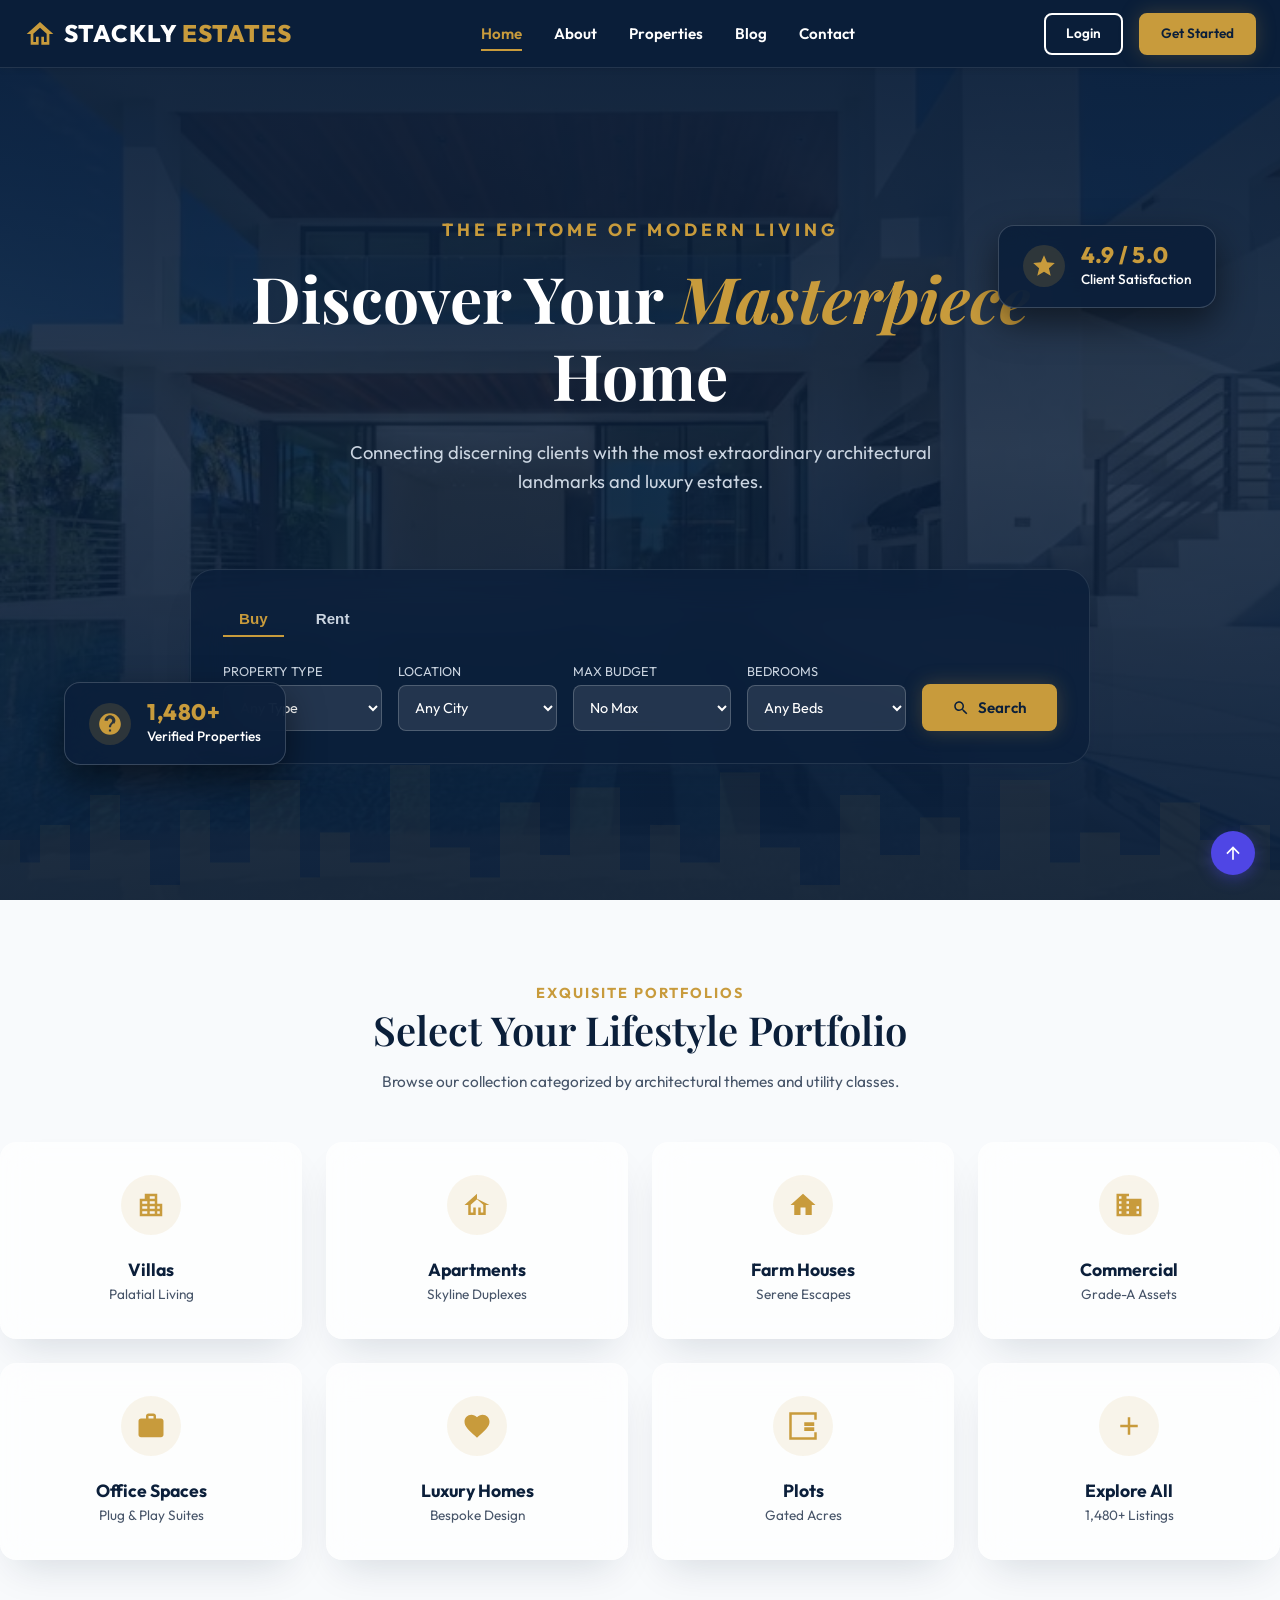
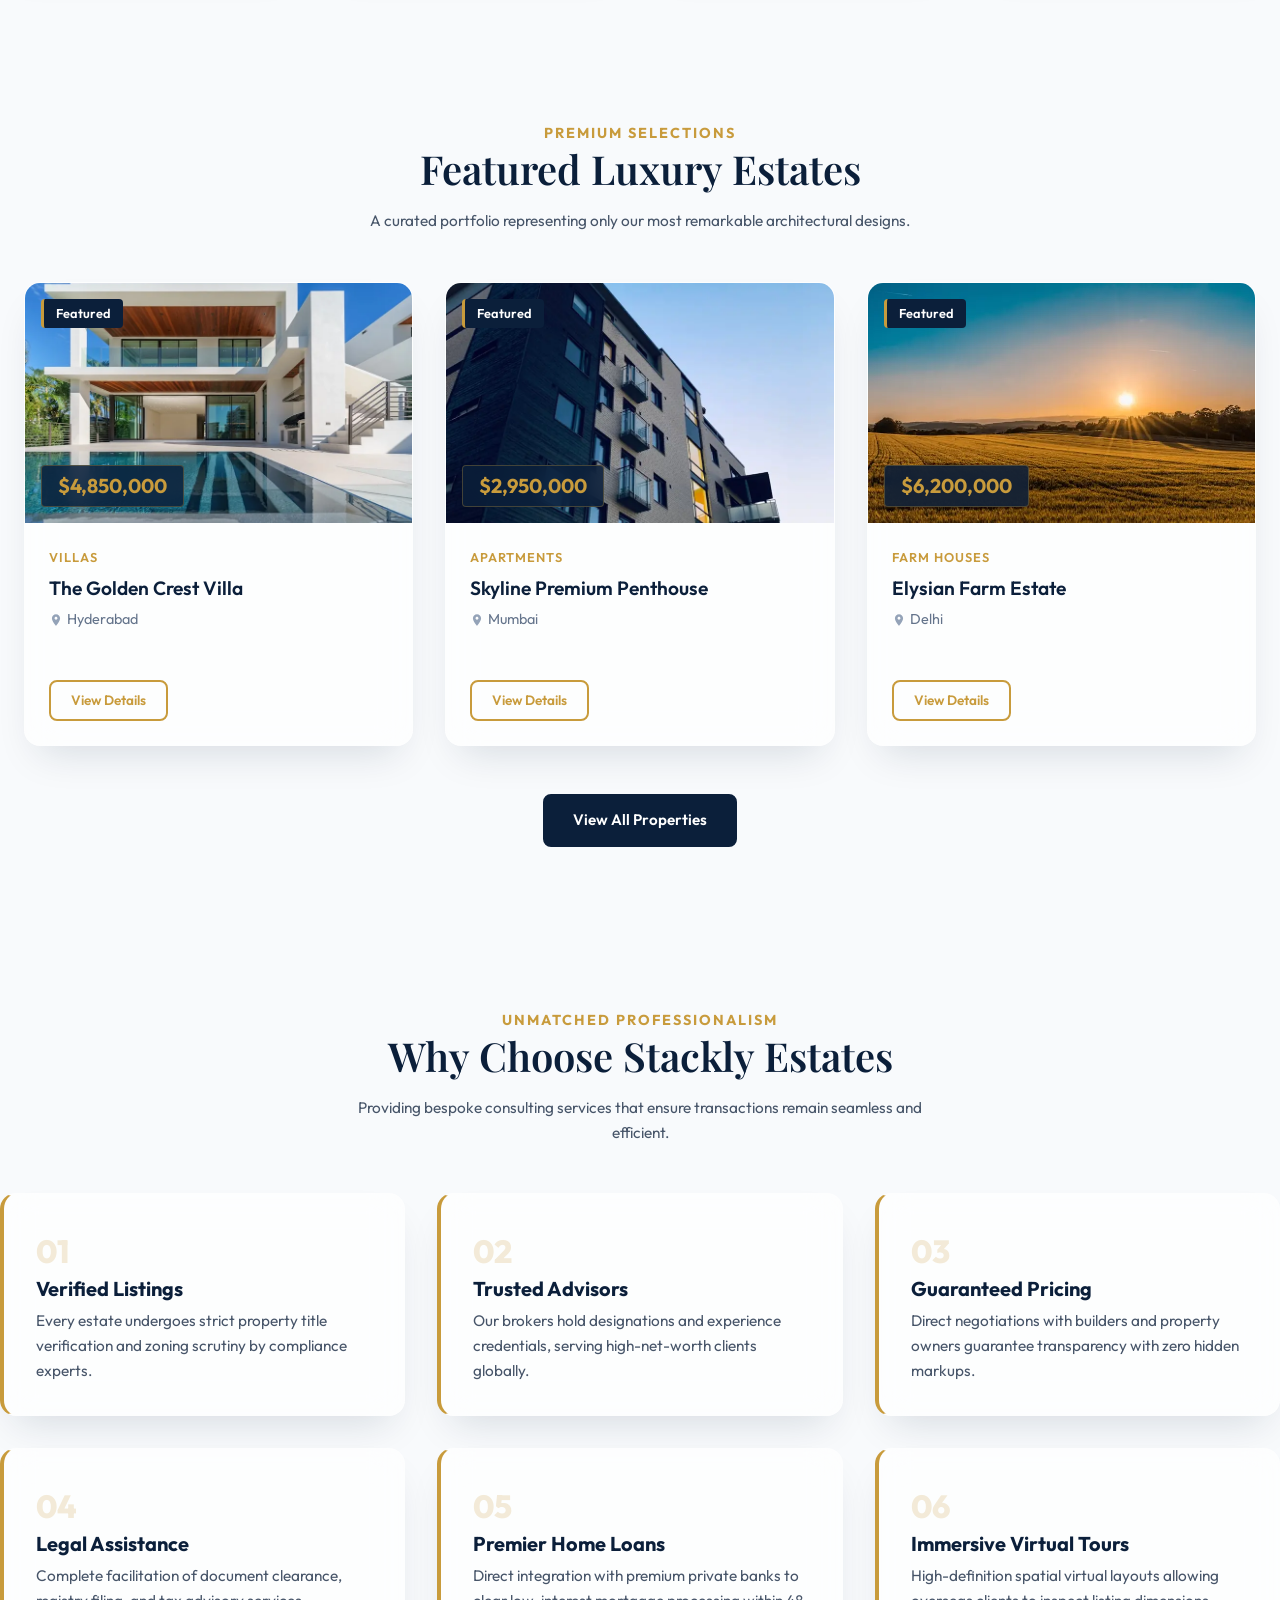
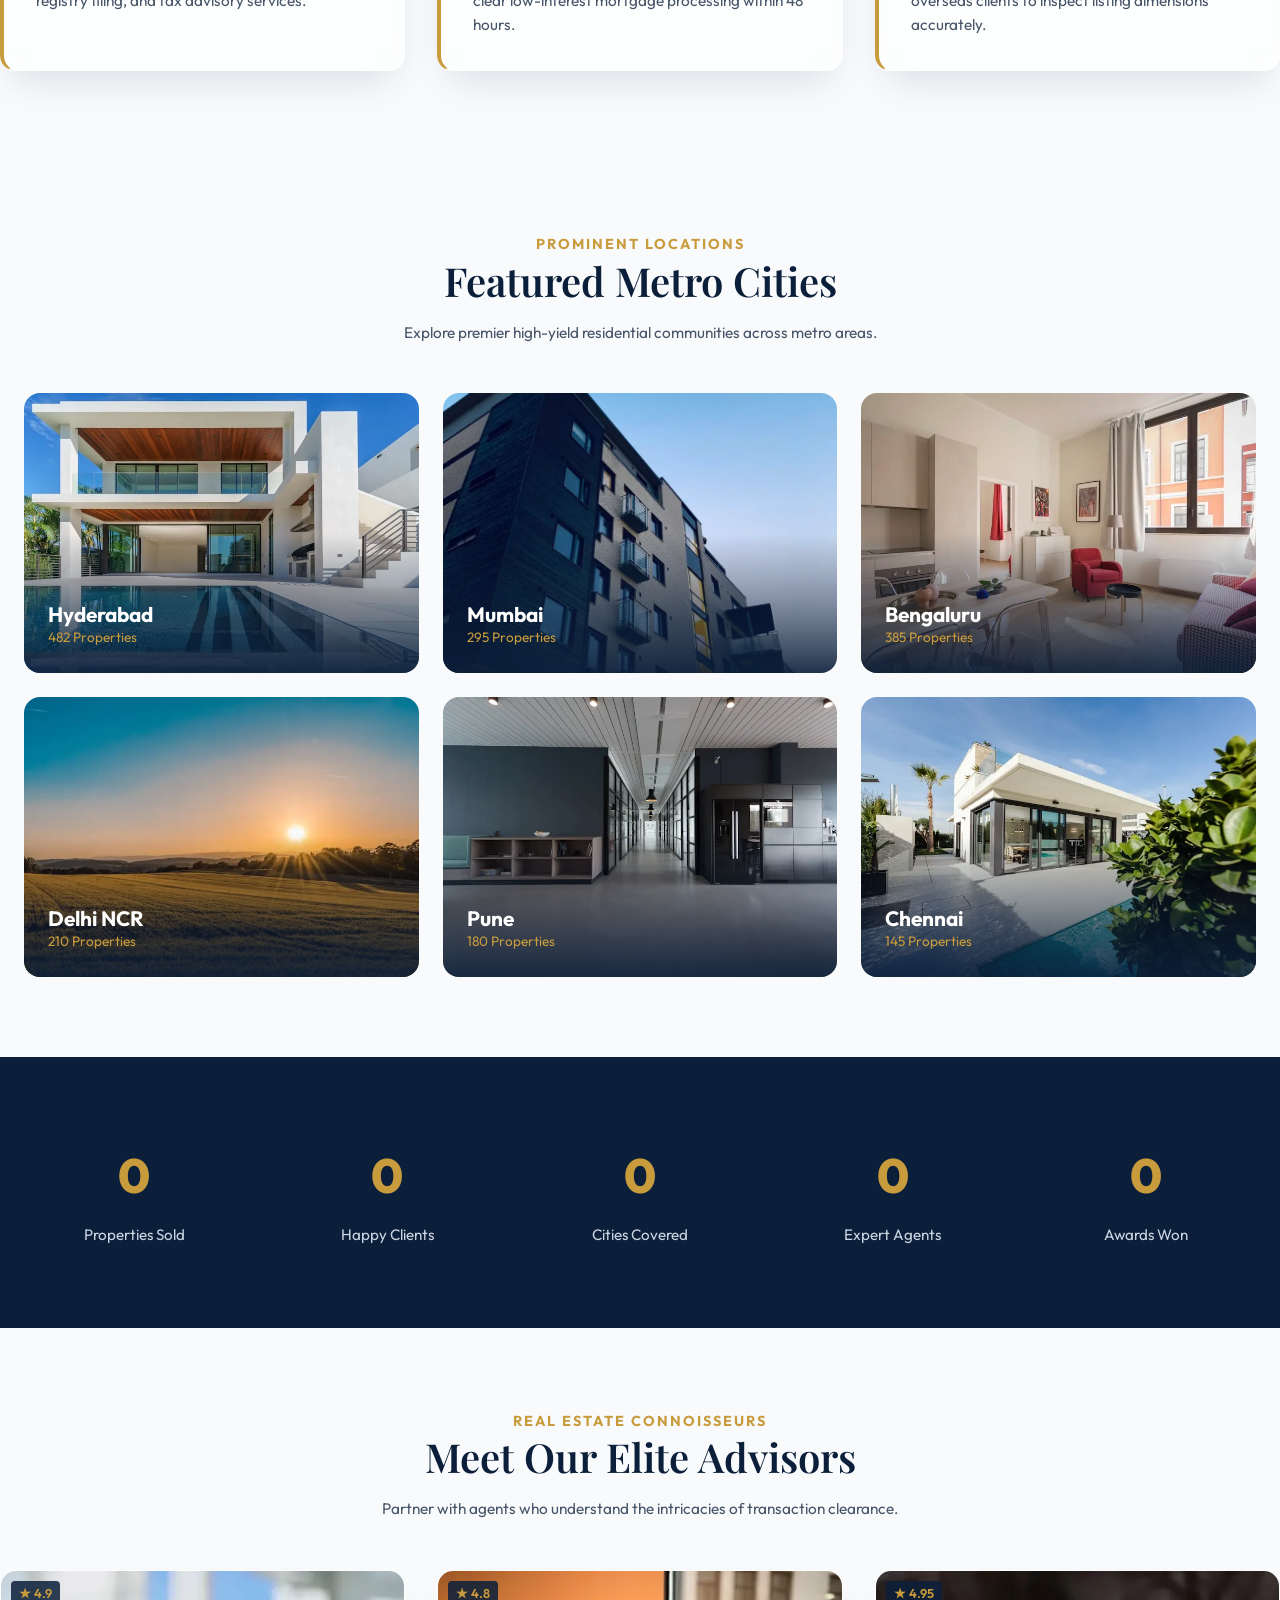
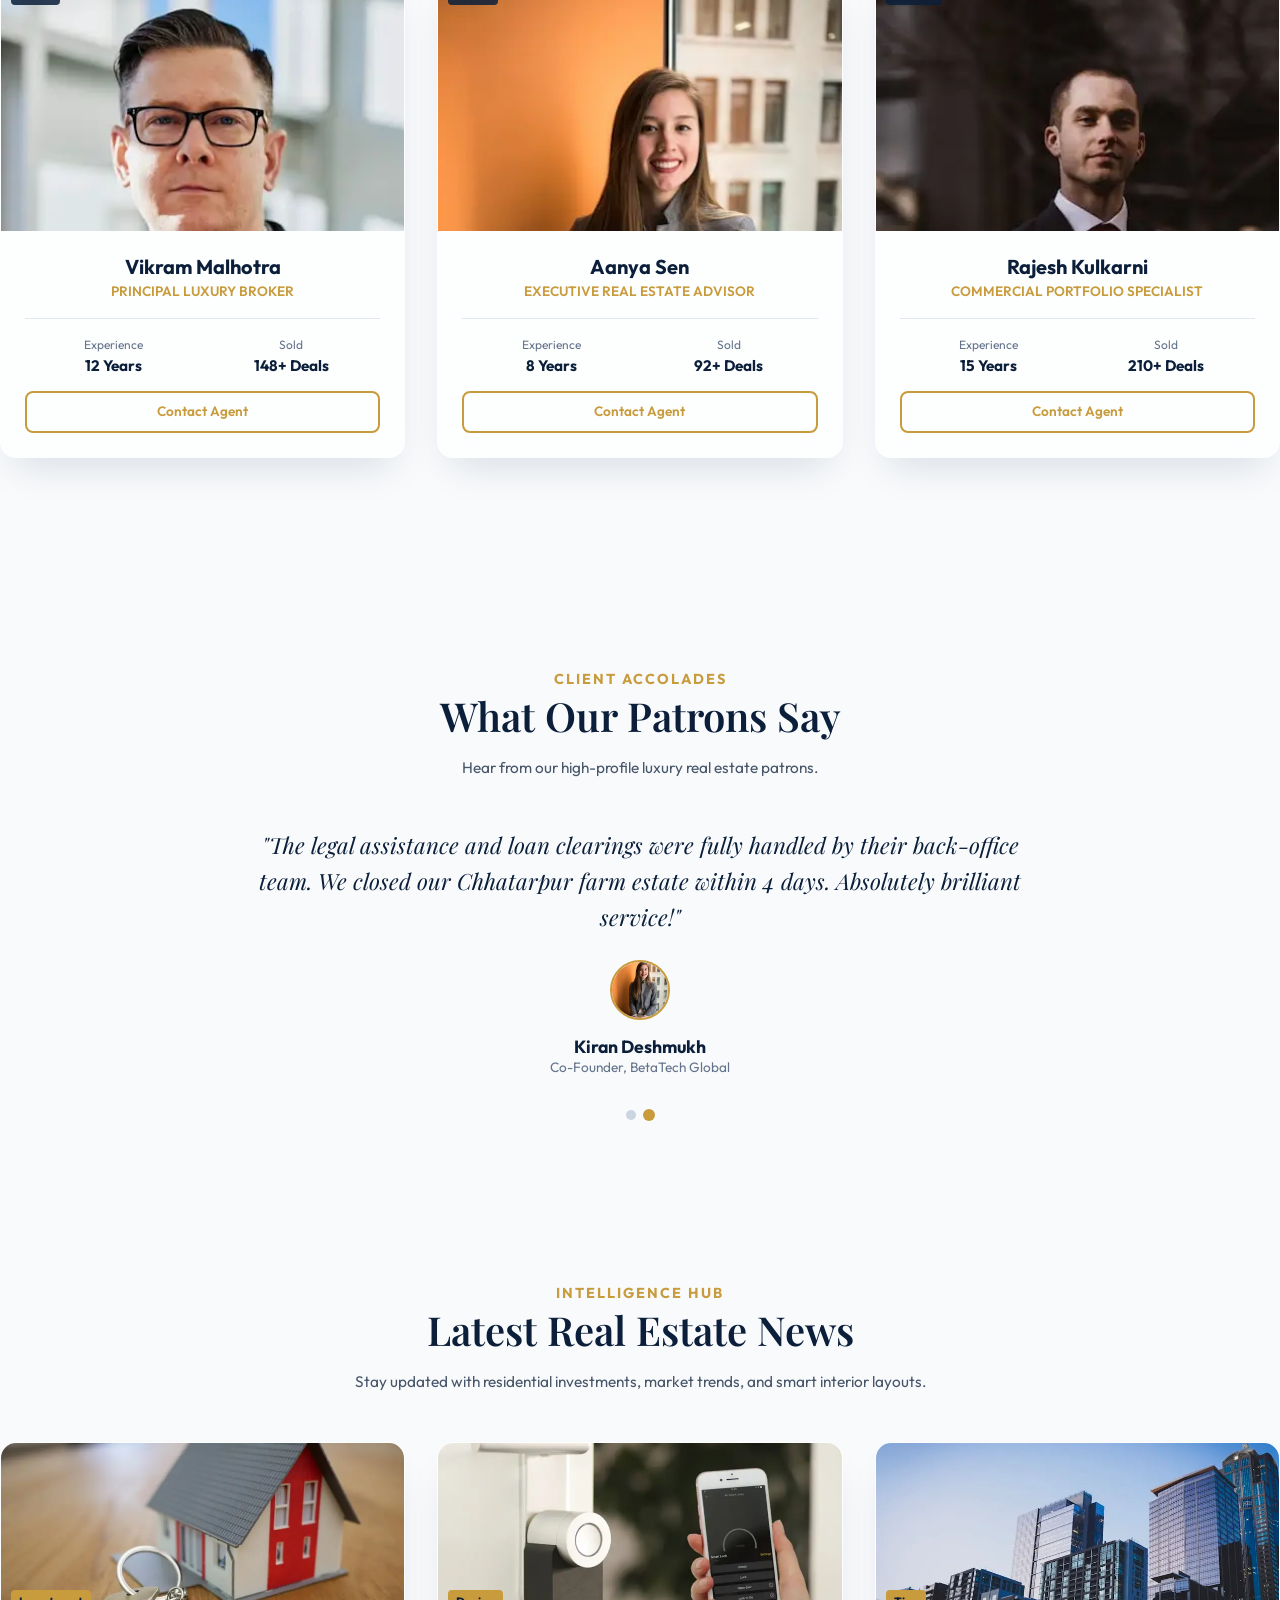
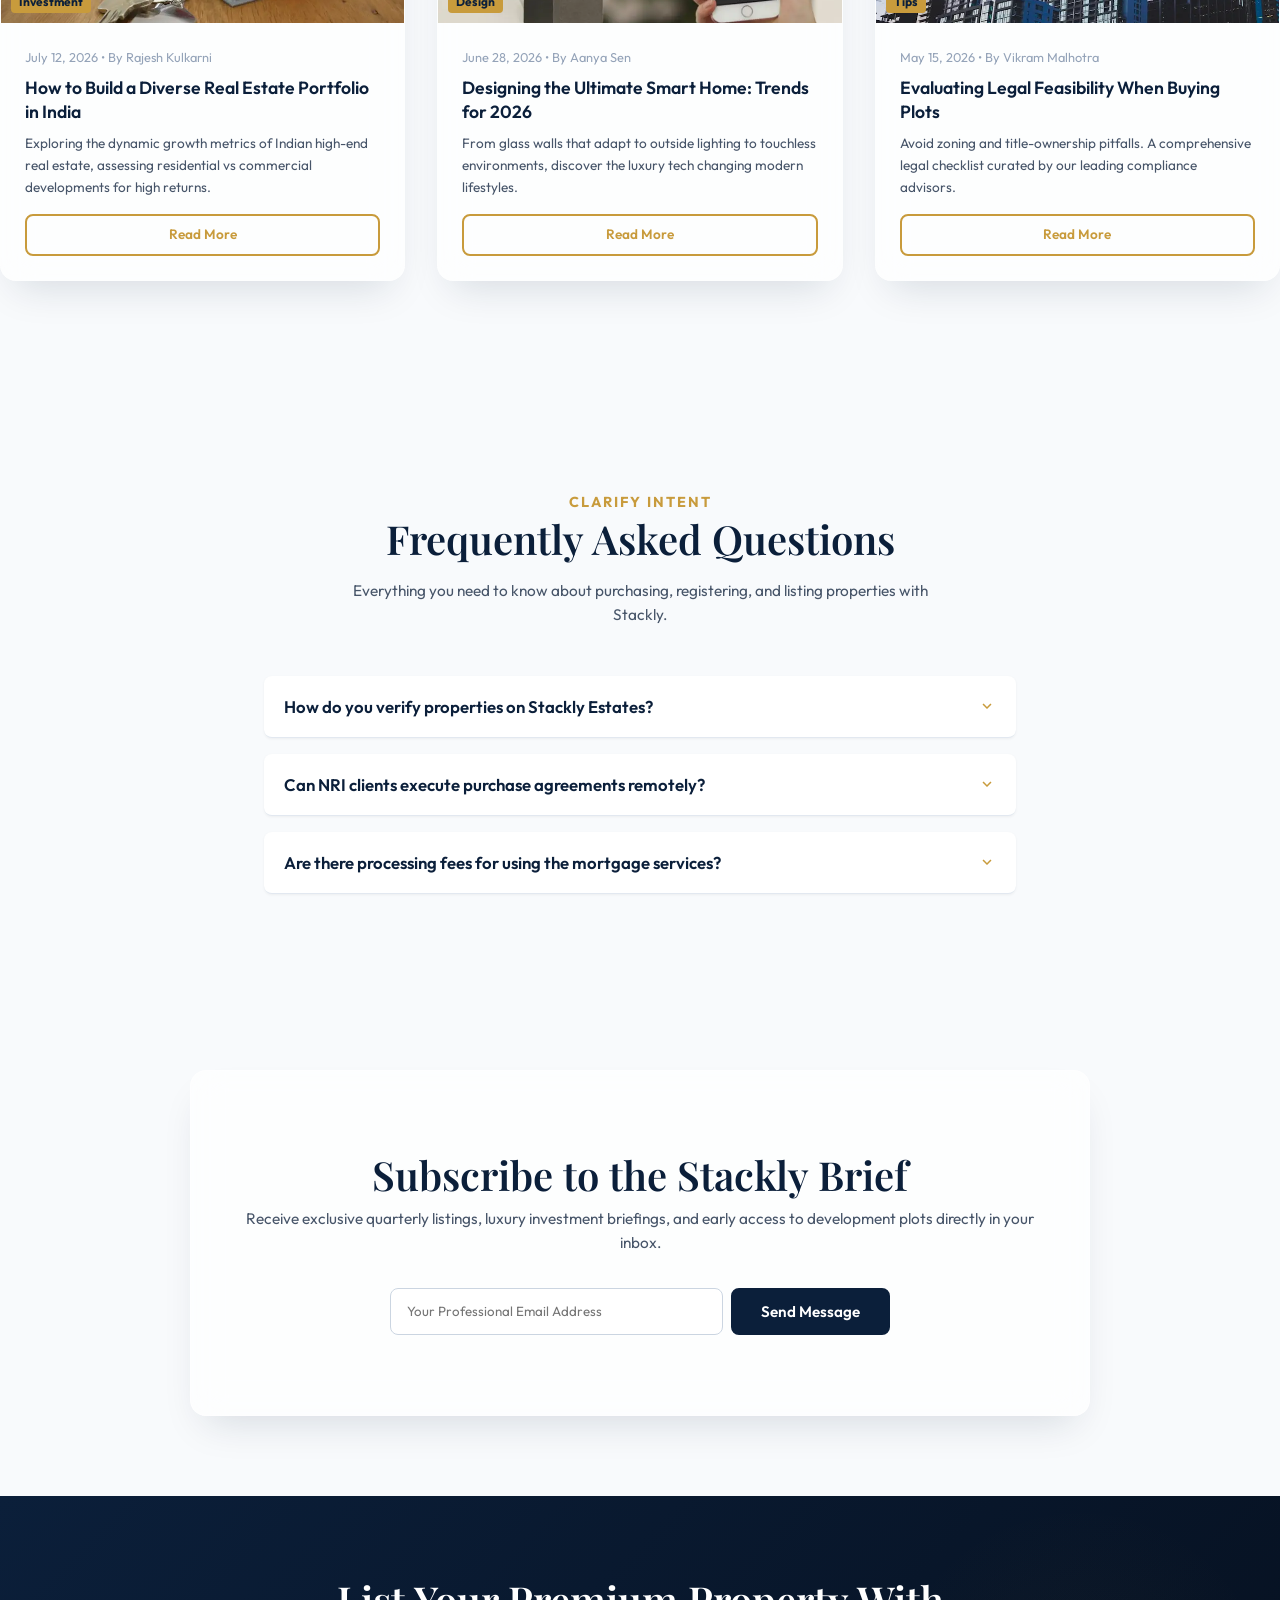
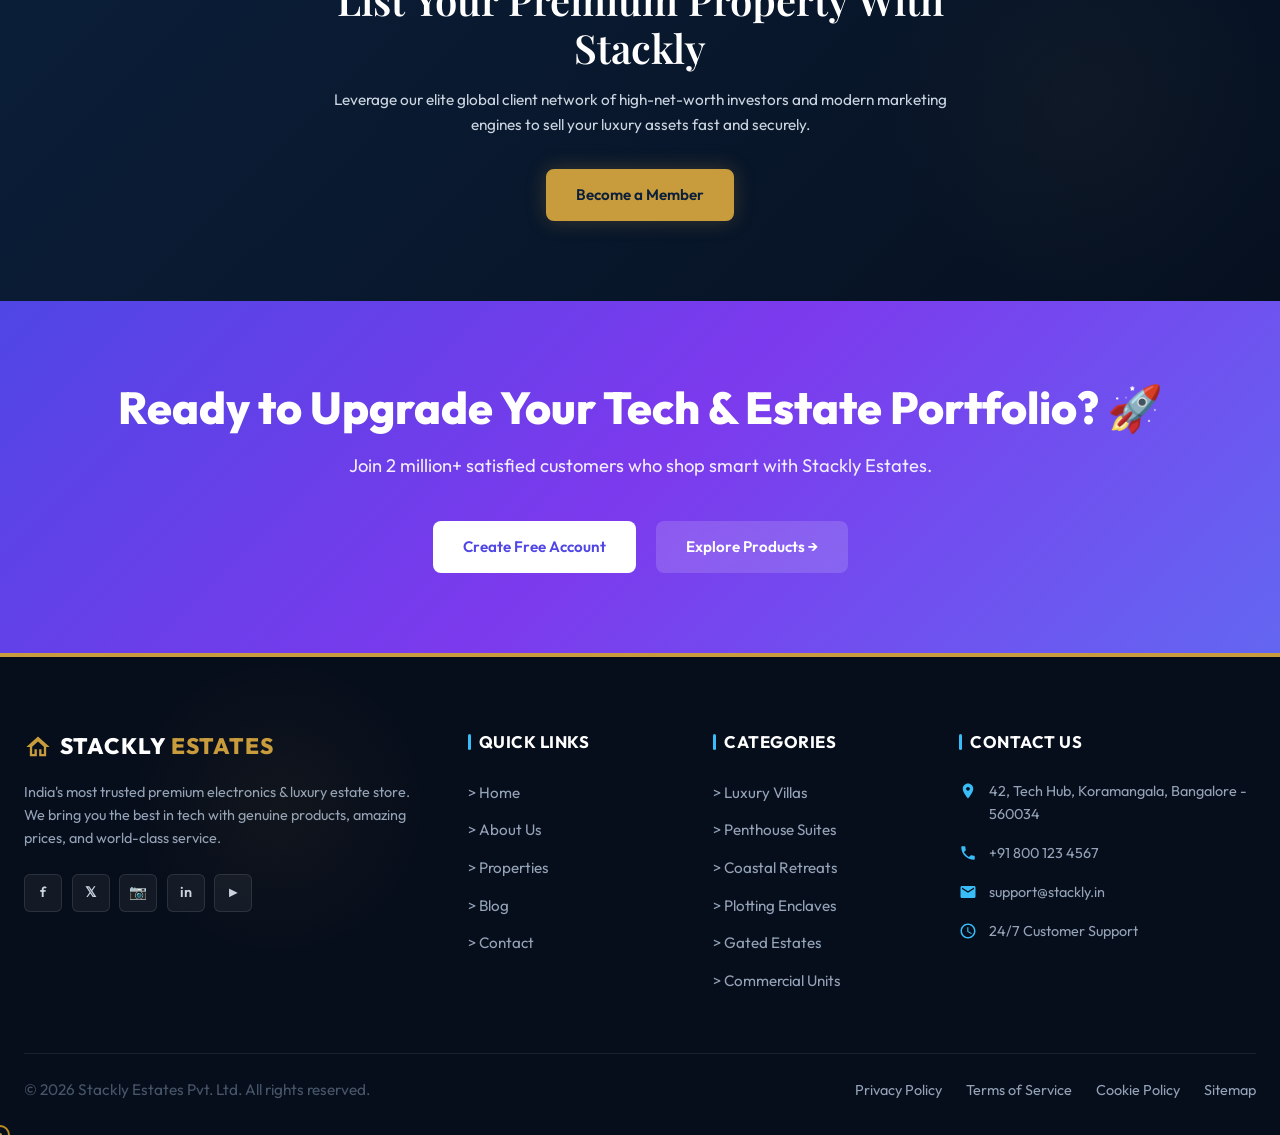
==== commit d2898ee1: "hi" ====
--- a/index.html
+++ b/index.html
@@ -501,72 +501,103 @@
   </main>
 
   <!-- Global Footer -->
-  <footer>
-    <div class="container footer-grid">
-      <div class="footer-col footer-about">
-        <a href="404.html" class="logo">
-          <svg viewBox="0 0 24 24"><path d="M12 3L2 12h3v8h6v-6h2v6h6v-8h3L12 3zm5 15h-2v-4H9v4H7v-6.17l5-4.5 5 4.5V18z"/></svg>
-          <span>STACKLY <span class="gold">ESTATES</span></span>
-        </a>
-        <p>India's premier real estate consultancy, representing extraordinary architecture and residential developments. Built on a foundation of trust, discretion, and luxury service.</p>
-        <div class="footer-socials">
-          <a href="404.html" class="footer-social-btn" aria-label="Facebook">
-            <svg viewBox="0 0 24 24"><path d="M5 3h14a2 2 0 0 1 2 2v14a2 2 0 0 1-2 2H5a2 2 0 0 1-2-2V5a2 2 0 0 1 2-2m13 2h-2.5A3.5 3.5 0 0 0 12 8.5V11h-2v3h2v7h3v-7h3v-3h-3V9a1 1 0 0 1 1-1h2V5z"/></svg>
+    <!-- CTA Upgrade Banner -->
+  <section class="cta-banner-section">
+    <div class="container">
+      <h2>Ready to Upgrade Your Tech & Estate Portfolio? 🚀</h2>
+      <p>Join 2 million+ satisfied customers who shop smart with Stackly Estates.</p>
+      <div class="cta-btn-group">
+        <a href="create-account.html" class="btn btn-pill-white">Create Free Account</a>
+        <a href="properties.html" class="btn btn-pill-outline">Explore Products &rarr;</a>
+      </div>
+    </div>
+  </section>
+
+  <!-- Global Footer -->
+  <footer class="custom-footer">
+    <div class="container">
+      <div class="custom-footer-grid">
+        <!-- Col 1: Brand & About -->
+        <div>
+          <a href="index.html" class="logo" style="display: inline-flex; align-items: center; gap: 0.5rem; font-weight: 800; font-size: 1.4rem; color: #FFFFFF; margin-bottom: 1rem; text-decoration: none;">
+            <svg viewBox="0 0 24 24" style="width: 28px; height: 28px; fill: var(--secondary);"><path d="M12 3L2 12h3v8h6v-6h2v6h6v-8h3L12 3zm5 15h-2v-4H9v4H7v-6.17l5-4.5 5 4.5V18z"/></svg>
+            <span>STACKLY <span style="color: var(--secondary);">ESTATES</span></span>
           </a>
-          <a href="404.html" class="footer-social-btn" aria-label="LinkedIn">
-            <svg viewBox="0 0 24 24"><path d="M19 3a2 2 0 0 1 2 2v14a2 2 0 0 1-2 2H5a2 2 0 0 1-2-2V5a2 2 0 0 1 2-2h14m-.5 15.5v-5.3a3.26 3.26 0 0 0-3.26-3.26c-.85 0-1.84.52-2.32 1.3v-1.11h-2.79v8.37h2.79v-4.93c0-.77.62-1.4 1.39-1.4a1.4 1.4 0 0 1 1.4 1.4v4.93h2.79M6.88 8.56a1.68 1.68 0 0 0 1.68-1.68c0-.93-.75-1.69-1.68-1.69a1.69 1.69 0 0 0-1.69 1.69c0 .93.76 1.68 1.69 1.68m1.39 9.94v-8.37H5.5v8.37h2.77z"/></svg>
-          </a>
-          <a href="404.html" class="footer-social-btn" aria-label="Twitter">
-            <svg viewBox="0 0 24 24"><path d="M22.46 6c-.77.35-1.6.58-2.46.69.88-.53 1.56-1.37 1.88-2.38-.83.5-1.75.85-2.72 1.05C18.37 4.5 17.26 4 16 4c-2.35 0-4.27 1.92-4.27 4.29 0 .34.04.67.11.98C8.28 9.09 5.11 7.38 3 4.79c-.37.63-.58 1.37-.58 2.15 0 1.48.75 2.78 1.9 3.55-.7 0-1.35-.2-1.92-.53v.05c0 2.15 1.53 3.94 3.56 4.35-.37.1-.76.15-1.17.15-.29 0-.57-.03-.85-.08.57 1.77 2.22 3.06 4.17 3.09-1.53 1.2-3.46 1.92-5.55 1.92-.36 0-.72-.02-1.07-.06 1.98 1.27 4.32 2.01 6.84 2.01 8.2 0 12.69-6.79 12.69-12.7 0-.19 0-.39-.01-.58.87-.63 1.63-1.41 2.23-2.31z"/></svg>
-          </a>
-        </div>
-      </div>
-      
-      <div class="footer-col">
-        <h3>Quick Links</h3>
-        <ul class="footer-links">
-          <li><a href="404.html">Home</a></li>
-          <li><a href="404.html">About Us</a></li>
-          <li><a href="404.html">Our Properties</a></li>
-          <li><a href="404.html">Market Insights</a></li>
+          <p style="font-size: 0.9rem; line-height: 1.6; color: var(--slate-400); margin-bottom: 1rem;">India's most trusted premium electronics & luxury estate store. We bring you the best in tech with genuine products, amazing prices, and world-class service.</p>
+          
+          <div class="footer-social-boxes">
+            <a href="404.html" class="social-box" aria-label="Facebook">f</a>
+            <a href="404.html" class="social-box" aria-label="Twitter">𝕏</a>
+            <a href="404.html" class="social-box" aria-label="Instagram">📷</a>
+            <a href="404.html" class="social-box" aria-label="LinkedIn">in</a>
+            <a href="404.html" class="social-box" aria-label="YouTube">►</a>
+          </div>
+        </div>
+
+        <!-- Col 2: Quick Links -->
+        <div>
+          <div class="footer-col-title">QUICK LINKS</div>
+          <ul class="footer-links-list">
+            <li><a href="index.html">&gt; Home</a></li>
+            <li><a href="about.html">&gt; About Us</a></li>
+            <li><a href="properties.html">&gt; Properties</a></li>
+            <li><a href="blog.html">&gt; Blog</a></li>
+            <li><a href="contact.html">&gt; Contact</a></li>
+          </ul>
+        </div>
+
+        <!-- Col 3: Categories -->
+        <div>
+          <div class="footer-col-title">CATEGORIES</div>
+          <ul class="footer-links-list">
+            <li><a href="404.html">&gt; Luxury Villas</a></li>
+            <li><a href="404.html">&gt; Penthouse Suites</a></li>
+            <li><a href="404.html">&gt; Coastal Retreats</a></li>
+            <li><a href="404.html">&gt; Plotting Enclaves</a></li>
+            <li><a href="404.html">&gt; Gated Estates</a></li>
+            <li><a href="404.html">&gt; Commercial Units</a></li>
+          </ul>
+        </div>
+
+        <!-- Col 4: Contact Us -->
+        <div>
+          <div class="footer-col-title">CONTACT US</div>
+          <div class="footer-contact-row">
+            <svg viewBox="0 0 24 24"><path d="M12 2C8.13 2 5 5.13 5 9c0 5.25 7 13 7 13s7-7.75 7-13c0-3.87-3.13-7-7-7zm0 9.5c-1.38 0-2.5-1.12-2.5-2.5s1.12-2.5 2.5-2.5 2.5 1.12 2.5 2.5-1.12 2.5-2.5 2.5z"/></svg>
+            <span>42, Tech Hub, Koramangala, Bangalore - 560034</span>
+          </div>
+          <div class="footer-contact-row">
+            <svg viewBox="0 0 24 24"><path d="M6.62 10.79c1.44 2.83 3.76 5.14 6.59 6.59l2.2-2.2c.27-.27.67-.36 1.02-.24 1.12.37 2.33.57 3.57.57.55 0 1 .45 1 1V20c0 .55-.45 1-1 1-9.39 0-17-7.61-17-17 0-.55.45-1 1-1h3.5c.55 0 1 .45 1 1 0 1.25.2 2.45.57 3.57.11.35.03.74-.25 1.02l-2.2 2.2z"/></svg>
+            <span>+91 800 123 4567</span>
+          </div>
+          <div class="footer-contact-row">
+            <svg viewBox="0 0 24 24"><path d="M20 4H4c-1.1 0-1.99.9-1.99 2L2 18c0 1.1.9 2 2 2h16c1.1 0 2-.9 2-2V6c0-1.1-.9-2-2-2zm0 4l-8 5-8-5V6l8 5 8-5v2z"/></svg>
+            <span>support@stackly.in</span>
+          </div>
+          <div class="footer-contact-row">
+            <svg viewBox="0 0 24 24"><path d="M11.99 2C6.47 2 2 6.48 2 12s4.47 10 9.99 10C17.52 22 22 17.52 22 12S17.52 2 11.99 2zM12 20c-4.42 0-8-3.58-8-8s3.58-8 8-8 8 3.58 8 8-3.58 8-8 8zm.5-13H11v6l5.25 3.15.75-1.23-4.5-2.67z"/></svg>
+            <span>24/7 Customer Support</span>
+          </div>
+        </div>
+      </div>
+
+      <!-- Footer Bottom Bar -->
+      <div class="footer-bottom-bar">
+        <p>&copy; 2026 Stackly Estates Pvt. Ltd. All rights reserved.</p>
+        <ul class="footer-bottom-links">
+          <li><a href="404.html">Privacy Policy</a></li>
+          <li><a href="404.html">Terms of Service</a></li>
+          <li><a href="404.html">Cookie Policy</a></li>
+          <li><a href="404.html">Sitemap</a></li>
         </ul>
       </div>
-
-      <div class="footer-col">
-        <h3>Contact Us</h3>
-        <div class="footer-contact-item">
-          <svg viewBox="0 0 24 24"><path d="M12,2C8.13,2,5,5.13,5,9c0,5.25,7,13,7,13s7-7.75,7-13C19,5.13,15.87,2,12,2z M12,11.5c-1.38,0-2.5-1.12-2.5-2.5s1.12-2.5,2.5-2.5s2.5,1.12,2.5,2.5S13.38,11.5,12,11.5z"/></svg>
-          <p>Financial District, Gachibowli, Hyderabad - 500032</p>
-        </div>
-        <div class="footer-contact-item">
-          <svg viewBox="0 0 24 24"><path d="M6.62 10.79c1.44 2.83 3.76 5.14 6.59 6.59l2.2-2.2c.27-.27.67-.36 1.02-.24 1.12.37 2.33.57 3.57.57.55 0 1 .45 1 1V20c0 .55-.45 1-1 1-9.39 0-17-7.61-17-17 0-.55.45-1 1-1h3.5c.55 0 1 .45 1 1 0 1.25.2 2.45.57 3.57.11.35.03.74-.25 1.02l-2.2 2.2z"/></svg>
-          <p>+91 40 4000 8000</p>
-        </div>
-        <div class="footer-contact-item">
-          <svg viewBox="0 0 24 24"><path d="M20 4H4c-1.1 0-1.99.9-1.99 2L2 18c0 1.1.9 2 2 2h16c1.1 0 2-.9 2-2V6c0-1.1-.9-2-2-2zm0 4l-8 5-8-5V6l8 5 8-5v2z"/></svg>
-          <p>concierge@stacklyestates.com</p>
-        </div>
-      </div>
-
-      <div class="footer-col footer-newsletter">
-        <h3>Newsletter</h3>
-        <p>Subscribe to receive high-yield off-market property alerts.</p>
-        <form id="footer-newsletter-form">
-          <input type="email" placeholder="Your Email Address" required>
-          <button type="submit">Send Message</button>
-        </form>
-      </div>
-    </div>
-    
-    <div class="container footer-bottom">
-      <p>&copy; 2026 Stackly Estates. All Rights Reserved. Designed by Senior Frontend Consultants.</p>
-      <ul class="footer-bottom-links">
-        <li><a href="404.html">Terms of Service</a></li>
-        <li><a href="404.html">Privacy Policy</a></li>
-        <li><a href="404.html">Cookie Controls</a></li>
-      </ul>
     </div>
   </footer>
+
+  <!-- Floating Back to Top Button -->
+  <button class="back-to-top-btn" id="back-to-top-btn" aria-label="Back to top" onclick="window.scrollTo({top: 0, behavior: 'smooth'})">
+    <svg viewBox="0 0 24 24" style="width: 20px; height: 20px; fill: currentColor;"><path d="M4 12l1.41 1.41L11 7.83V20h2V7.83l5.58 5.59L20 12l-8-8-8 8z"/></svg>
+  </button>
 
   <!-- Scripts -->
   <script src="js/data.js"></script>
--- a/css/main.css
+++ b/css/main.css
@@ -579,3 +579,230 @@
     text-align: center;
   }
 }
+
+/* --- Screen-Matched CTA Banner & 4-Column Footer --- */
+.cta-banner-section {
+  background: linear-gradient(135deg, #4F46E5 0%, #7C3AED 50%, #6366F1 100%);
+  padding: 5rem 1.5rem;
+  text-align: center;
+  color: #FFFFFF;
+  position: relative;
+  overflow: hidden;
+}
+.cta-banner-section h2 {
+  font-size: 2.8rem;
+  font-weight: 800;
+  color: #FFFFFF;
+  margin-bottom: 1rem;
+  font-family: var(--font-sans);
+}
+.cta-banner-section p {
+  font-size: 1.15rem;
+  color: rgba(255, 255, 255, 0.9);
+  max-width: 650px;
+  margin: 0 auto 2.5rem;
+}
+.cta-btn-group {
+  display: flex;
+  justify-content: center;
+  gap: 1.25rem;
+  flex-wrap: wrap;
+}
+.btn-pill-white {
+  background: #FFFFFF;
+  color: #4F46E5;
+  border-radius: 50px;
+  padding: 0.85rem 2rem;
+  font-weight: 700;
+  font-size: 1rem;
+  transition: all var(--transition-normal);
+  border: 2px solid #FFFFFF;
+  display: inline-block;
+  text-decoration: none;
+}
+.btn-pill-white:hover {
+  background: transparent;
+  color: #FFFFFF;
+  transform: translateY(-2px);
+}
+.btn-pill-outline {
+  background: rgba(255, 255, 255, 0.15);
+  color: #FFFFFF;
+  border-radius: 50px;
+  padding: 0.85rem 2rem;
+  font-weight: 700;
+  font-size: 1rem;
+  border: 2px solid rgba(255, 255, 255, 0.4);
+  backdrop-filter: blur(10px);
+  transition: all var(--transition-normal);
+  display: inline-block;
+  text-decoration: none;
+}
+.btn-pill-outline:hover {
+  background: #FFFFFF;
+  color: #4F46E5;
+  transform: translateY(-2px);
+}
+
+footer.custom-footer {
+  background-color: #070E1B;
+  color: var(--slate-300);
+  padding: 4.5rem 0 2rem;
+  position: relative;
+  font-family: var(--font-sans);
+}
+.custom-footer-grid {
+  display: grid;
+  grid-template-columns: 2fr 1fr 1fr 1.5fr;
+  gap: 3rem;
+  margin-bottom: 3rem;
+}
+.footer-col-title {
+  color: #FFFFFF;
+  font-size: 1.05rem;
+  font-weight: 700;
+  letter-spacing: 0.5px;
+  text-transform: uppercase;
+  margin-bottom: 1.5rem;
+  display: flex;
+  align-items: center;
+  gap: 0.5rem;
+}
+.footer-col-title::before {
+  content: '';
+  display: inline-block;
+  width: 3px;
+  height: 16px;
+  background-color: var(--highlight);
+  border-radius: 2px;
+}
+.footer-links-list {
+  list-style: none;
+  padding: 0;
+  margin: 0;
+}
+.footer-links-list li {
+  margin-bottom: 0.75rem;
+}
+.footer-links-list a {
+  color: var(--slate-400);
+  font-size: 0.95rem;
+  transition: var(--transition-fast);
+  text-decoration: none;
+}
+.footer-links-list a:hover {
+  color: var(--highlight);
+  padding-left: 4px;
+}
+.footer-social-boxes {
+  display: flex;
+  gap: 0.6rem;
+  margin-top: 1.5rem;
+}
+.social-box {
+  width: 38px;
+  height: 38px;
+  background: rgba(255, 255, 255, 0.05);
+  border: 1px solid rgba(255, 255, 255, 0.1);
+  border-radius: 6px;
+  display: flex;
+  align-items: center;
+  justify-content: center;
+  color: var(--slate-300);
+  font-weight: 600;
+  font-size: 0.9rem;
+  transition: var(--transition-fast);
+  text-decoration: none;
+}
+.social-box:hover {
+  background: var(--highlight);
+  border-color: var(--highlight);
+  color: #070E1B;
+  transform: translateY(-2px);
+}
+.footer-contact-row {
+  display: flex;
+  align-items: flex-start;
+  gap: 0.75rem;
+  margin-bottom: 1rem;
+  font-size: 0.9rem;
+  color: var(--slate-400);
+}
+.footer-contact-row svg {
+  width: 18px;
+  height: 18px;
+  fill: var(--highlight);
+  flex-shrink: 0;
+  margin-top: 2px;
+}
+
+.footer-bottom-bar {
+  border-top: 1px solid rgba(255, 255, 255, 0.08);
+  padding-top: 1.5rem;
+  display: flex;
+  justify-content: space-between;
+  align-items: center;
+  flex-wrap: wrap;
+  gap: 1rem;
+  font-size: 0.85rem;
+  color: var(--slate-400);
+}
+.footer-bottom-links {
+  display: flex;
+  gap: 1.5rem;
+  list-style: none;
+  padding: 0;
+  margin: 0;
+}
+.footer-bottom-links a {
+  color: var(--slate-400);
+  transition: var(--transition-fast);
+  text-decoration: none;
+}
+.footer-bottom-links a:hover {
+  color: var(--white);
+}
+
+.back-to-top-btn {
+  position: fixed;
+  bottom: 25px;
+  right: 25px;
+  width: 44px;
+  height: 44px;
+  border-radius: 50%;
+  background-color: #4F46E5;
+  color: #FFFFFF;
+  border: none;
+  display: flex;
+  align-items: center;
+  justify-content: center;
+  box-shadow: 0 4px 15px rgba(79, 70, 229, 0.4);
+  cursor: pointer;
+  z-index: 999;
+  transition: var(--transition-normal);
+}
+.back-to-top-btn:hover {
+  background-color: #6366F1;
+  transform: translateY(-4px);
+}
+
+@media (max-width: 992px) {
+  .custom-footer-grid {
+    grid-template-columns: 1fr 1fr;
+    gap: 2.5rem;
+  }
+}
+
+@media (max-width: 576px) {
+  .custom-footer-grid {
+    grid-template-columns: 1fr;
+    gap: 2rem;
+  }
+  .cta-banner-section h2 {
+    font-size: 2rem;
+  }
+  .footer-bottom-bar {
+    flex-direction: column;
+    text-align: center;
+  }
+}
--- a/css/pages/home.css
+++ b/css/pages/home.css
@@ -108,6 +108,12 @@
   gap: 1rem;
   animation: floatStat 6s ease-in-out infinite alternate;
   z-index: 4;
+  background: rgba(11, 31, 58, 0.92) !important;
+  backdrop-filter: blur(20px);
+  -webkit-backdrop-filter: blur(20px);
+  border: 1px solid rgba(255, 255, 255, 0.18) !important;
+  box-shadow: 0 15px 35px rgba(0, 0, 0, 0.5);
+  border-radius: var(--radius-lg);
 }
 .stat-card-1 {
   bottom: 15%;
@@ -119,18 +125,25 @@
   animation-delay: 2s;
 }
 .floating-stat-card svg {
-  width: 24px;
-  height: 24px;
+  width: 26px;
+  height: 26px;
   fill: var(--secondary);
+  background: rgba(200, 155, 60, 0.18);
+  padding: 8px;
+  border-radius: 50%;
+  box-sizing: content-box;
 }
 .floating-stat-card h4 {
-  color: var(--white);
-  font-size: 1.3rem;
+  color: var(--secondary) !important;
+  font-size: 1.4rem;
+  font-weight: 800;
   margin: 0;
+  letter-spacing: 0.5px;
 }
 .floating-stat-card p {
-  color: var(--slate-300);
-  font-size: 0.8rem;
+  color: #FFFFFF !important;
+  font-size: 0.85rem;
+  font-weight: 500;
   margin: 0;
 }
 
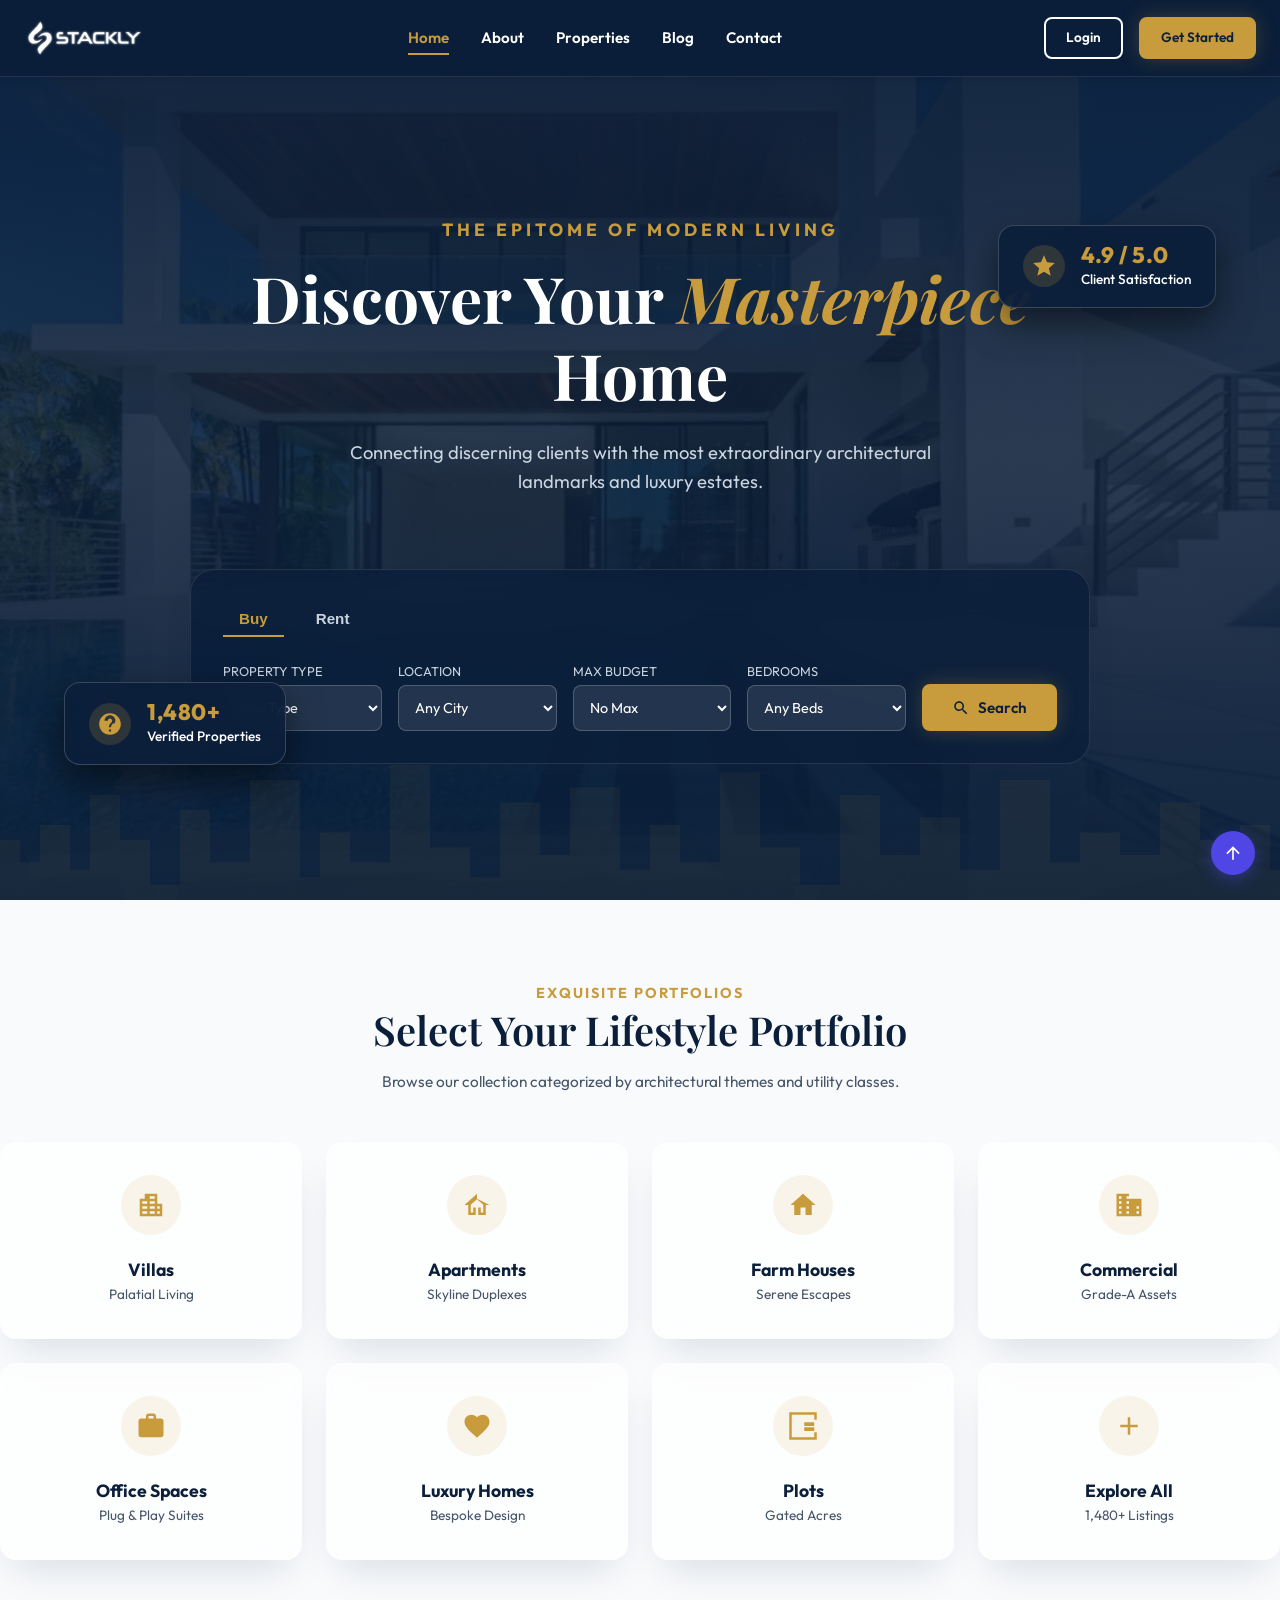
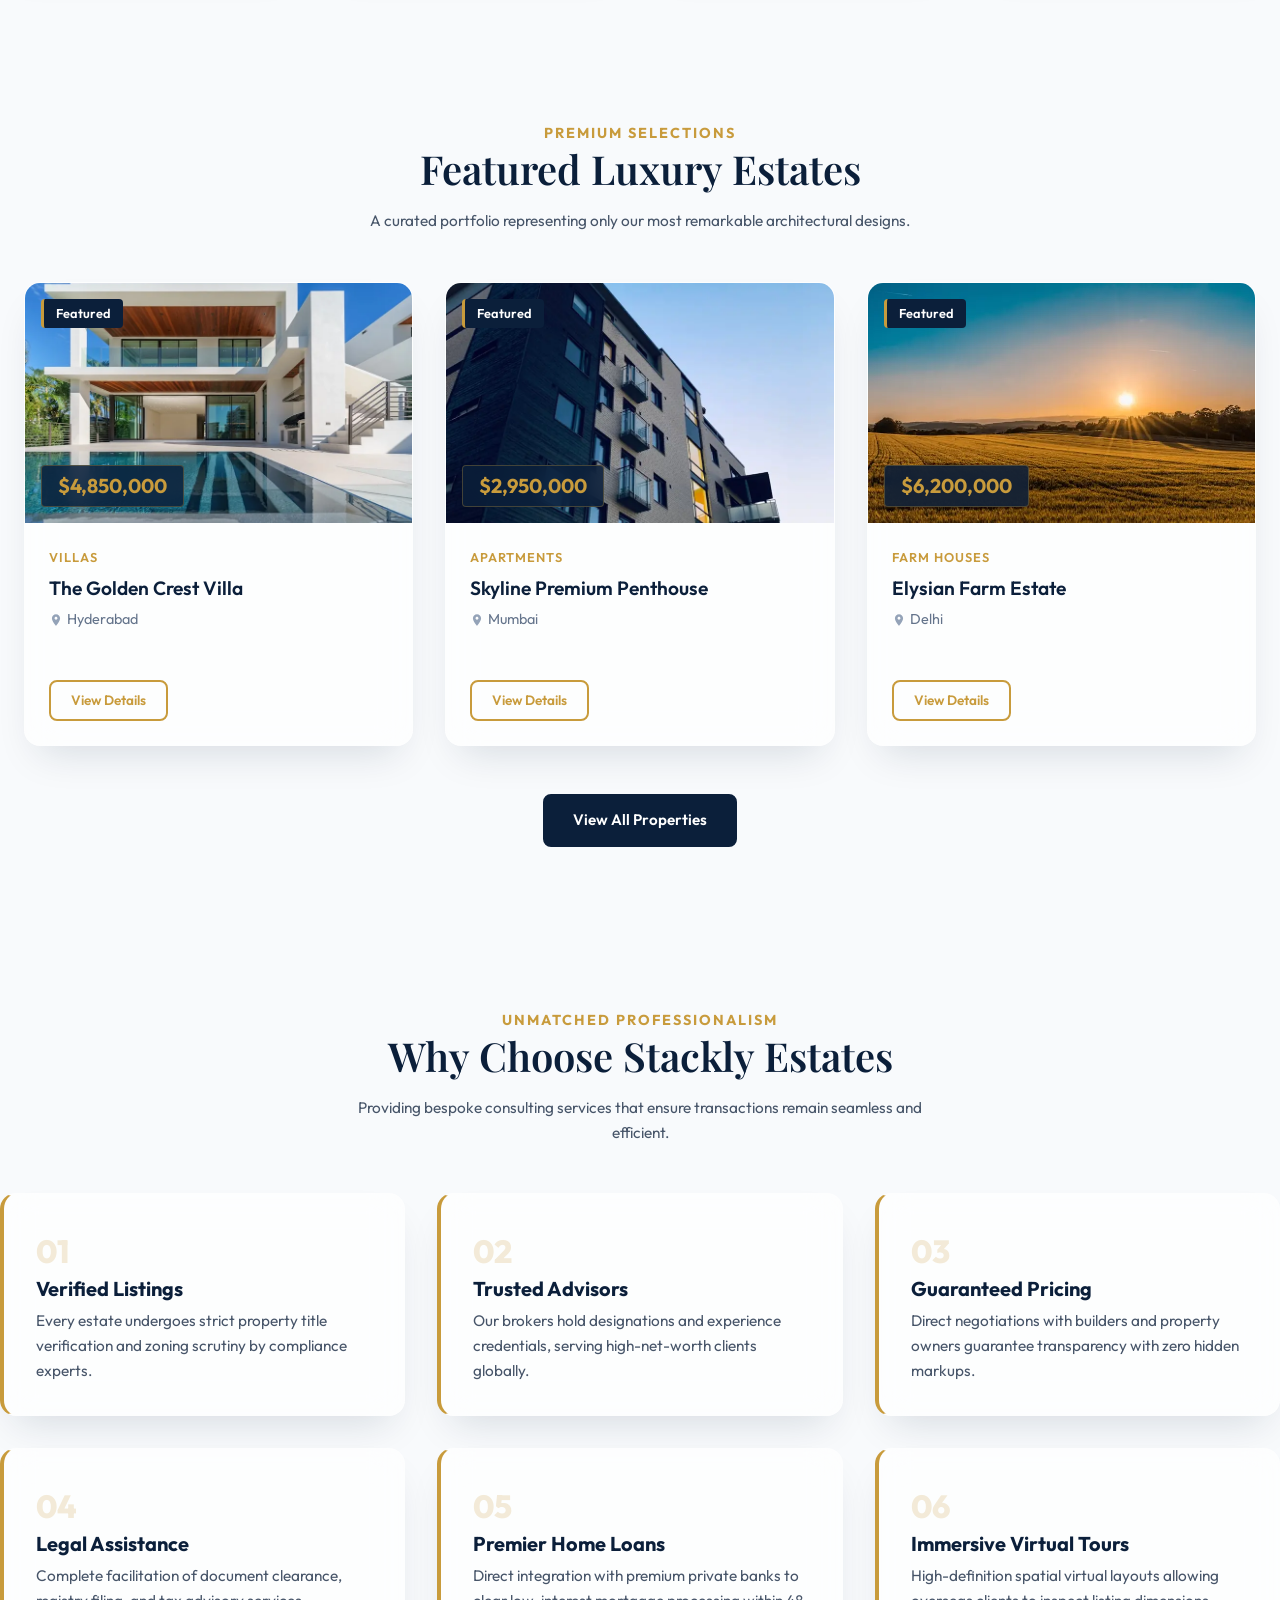
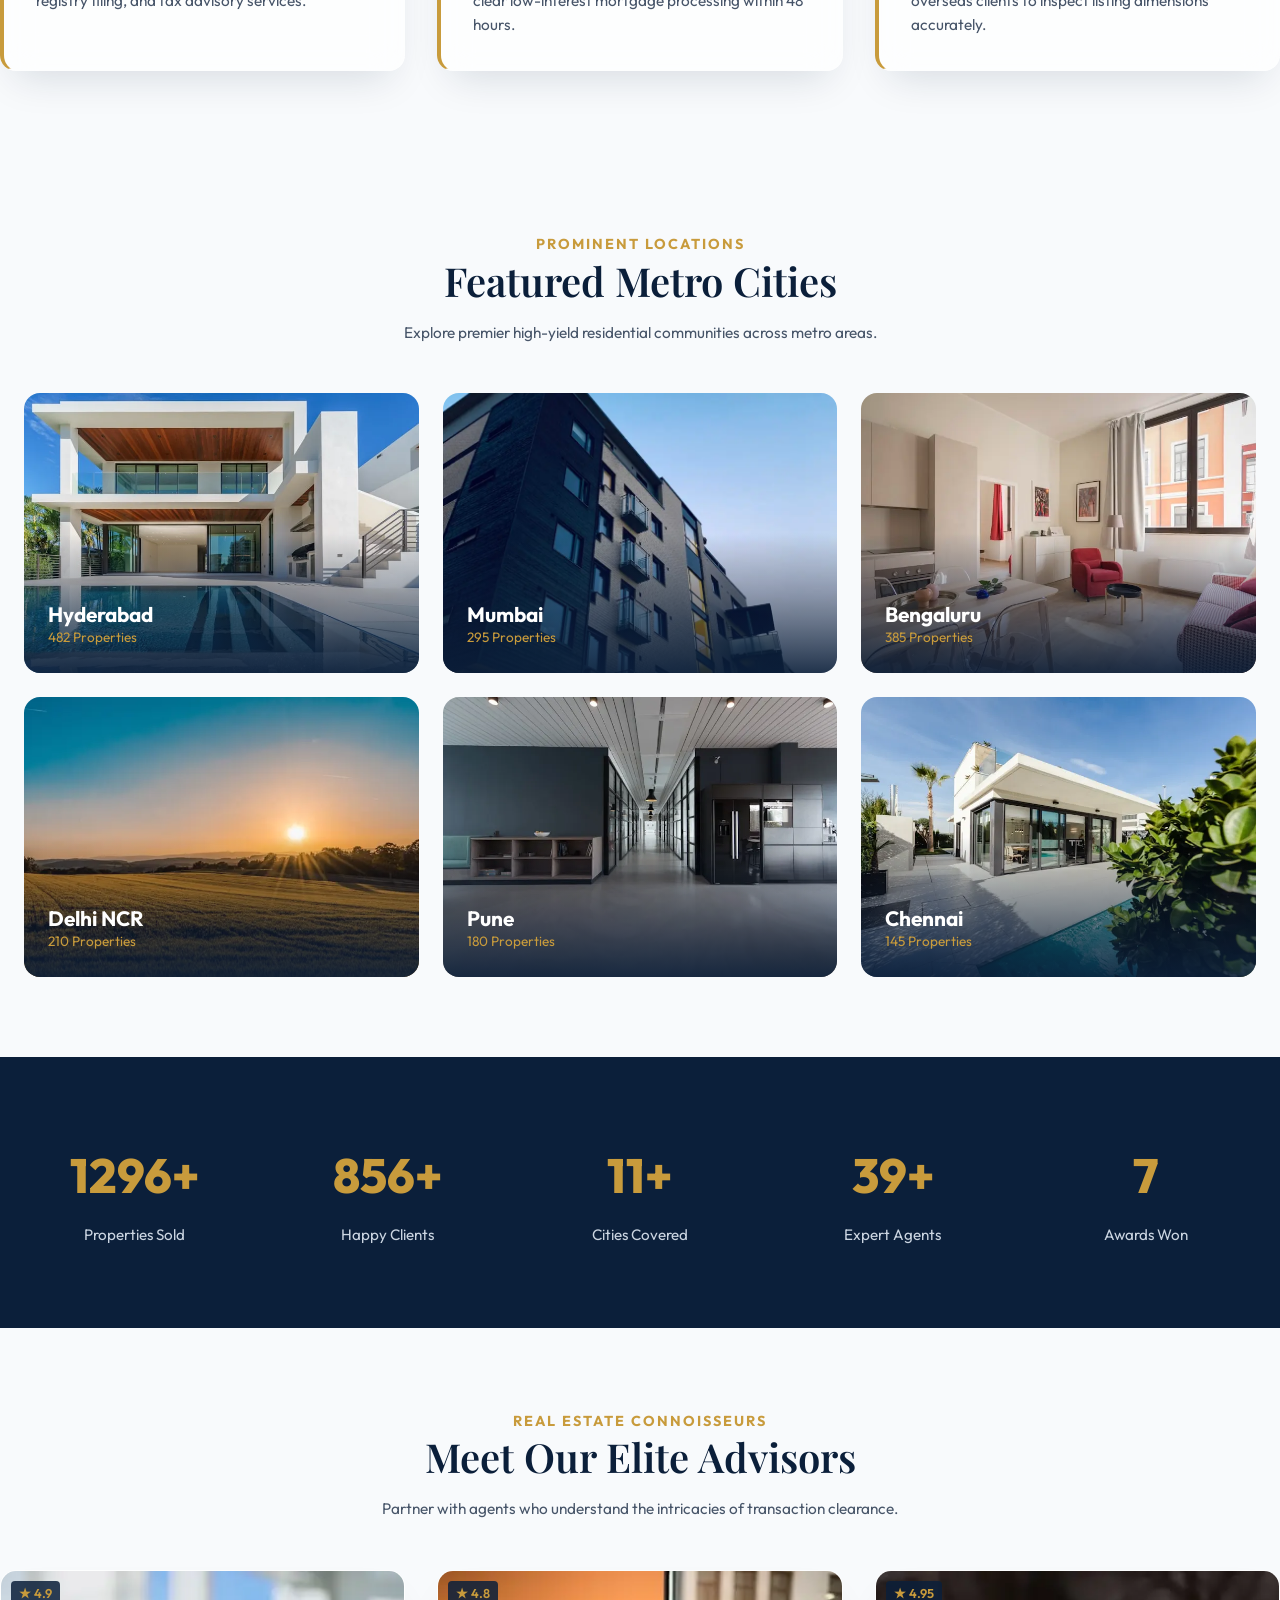
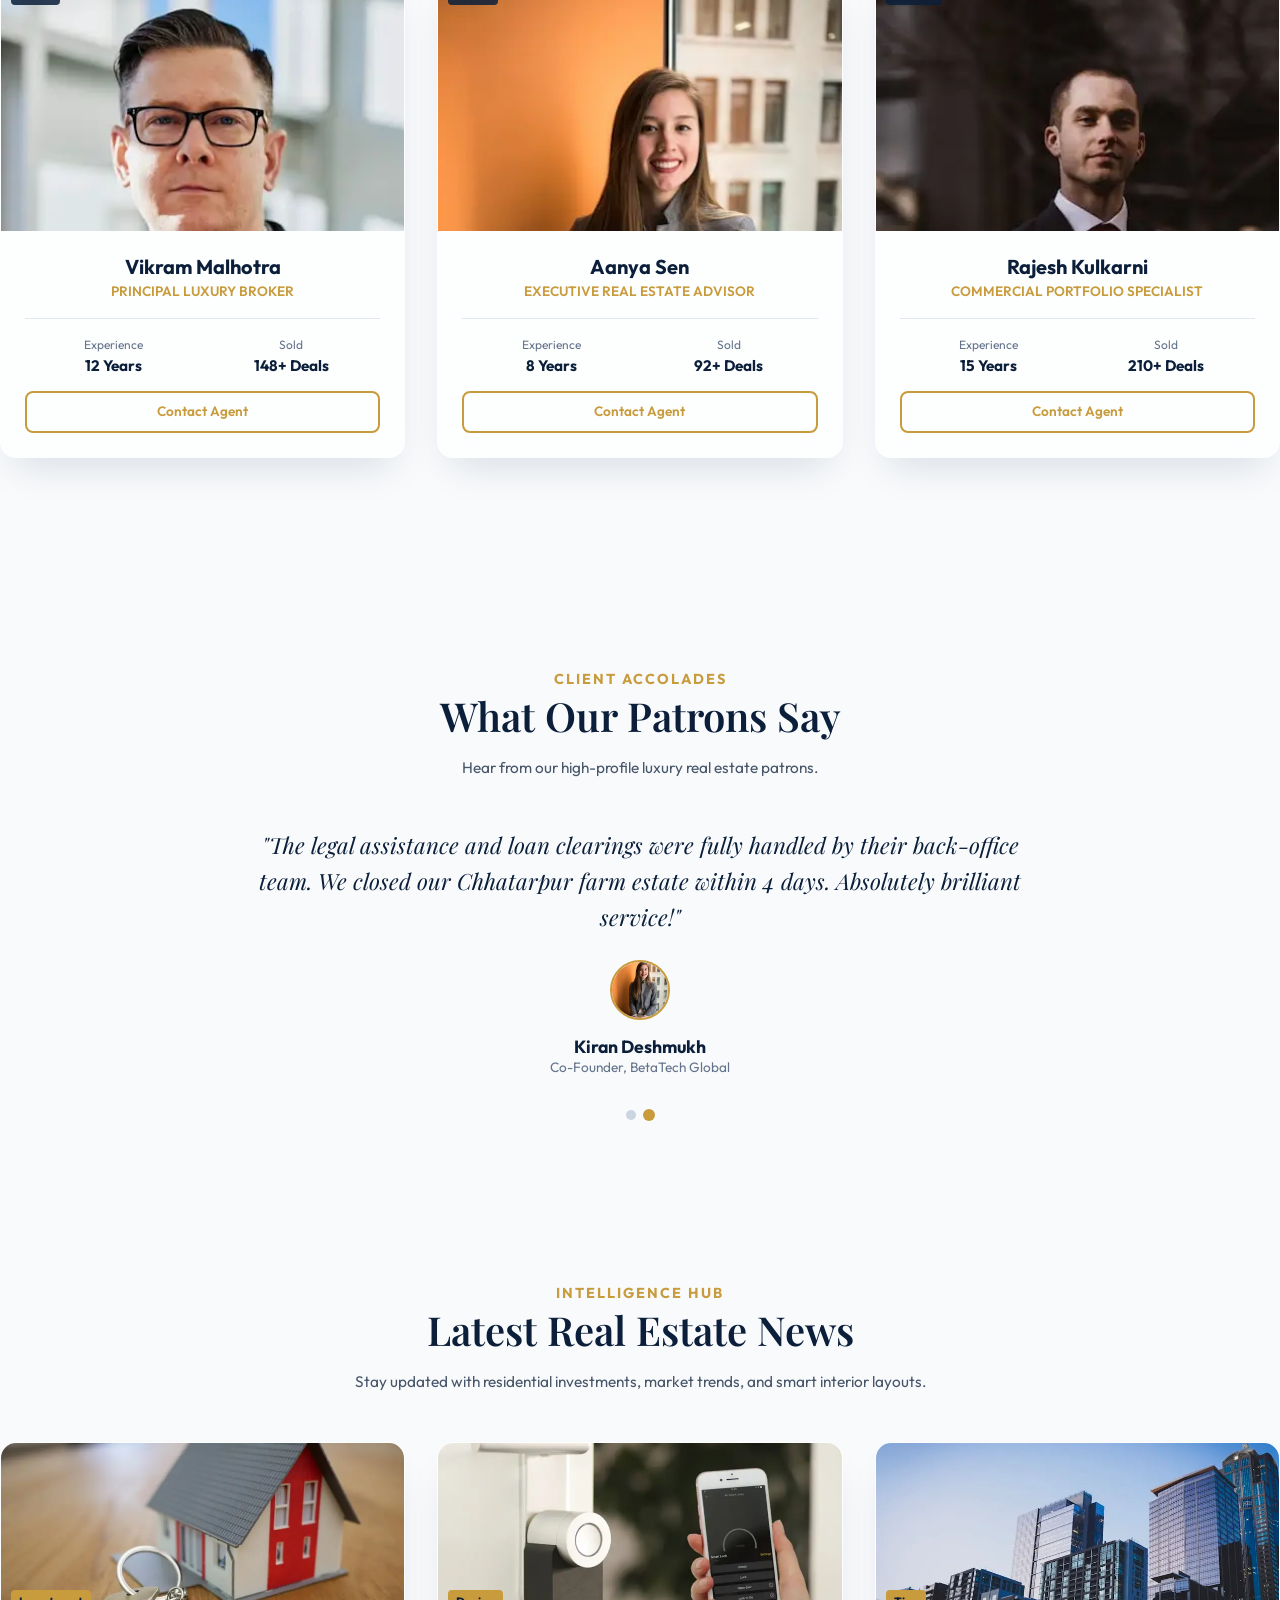
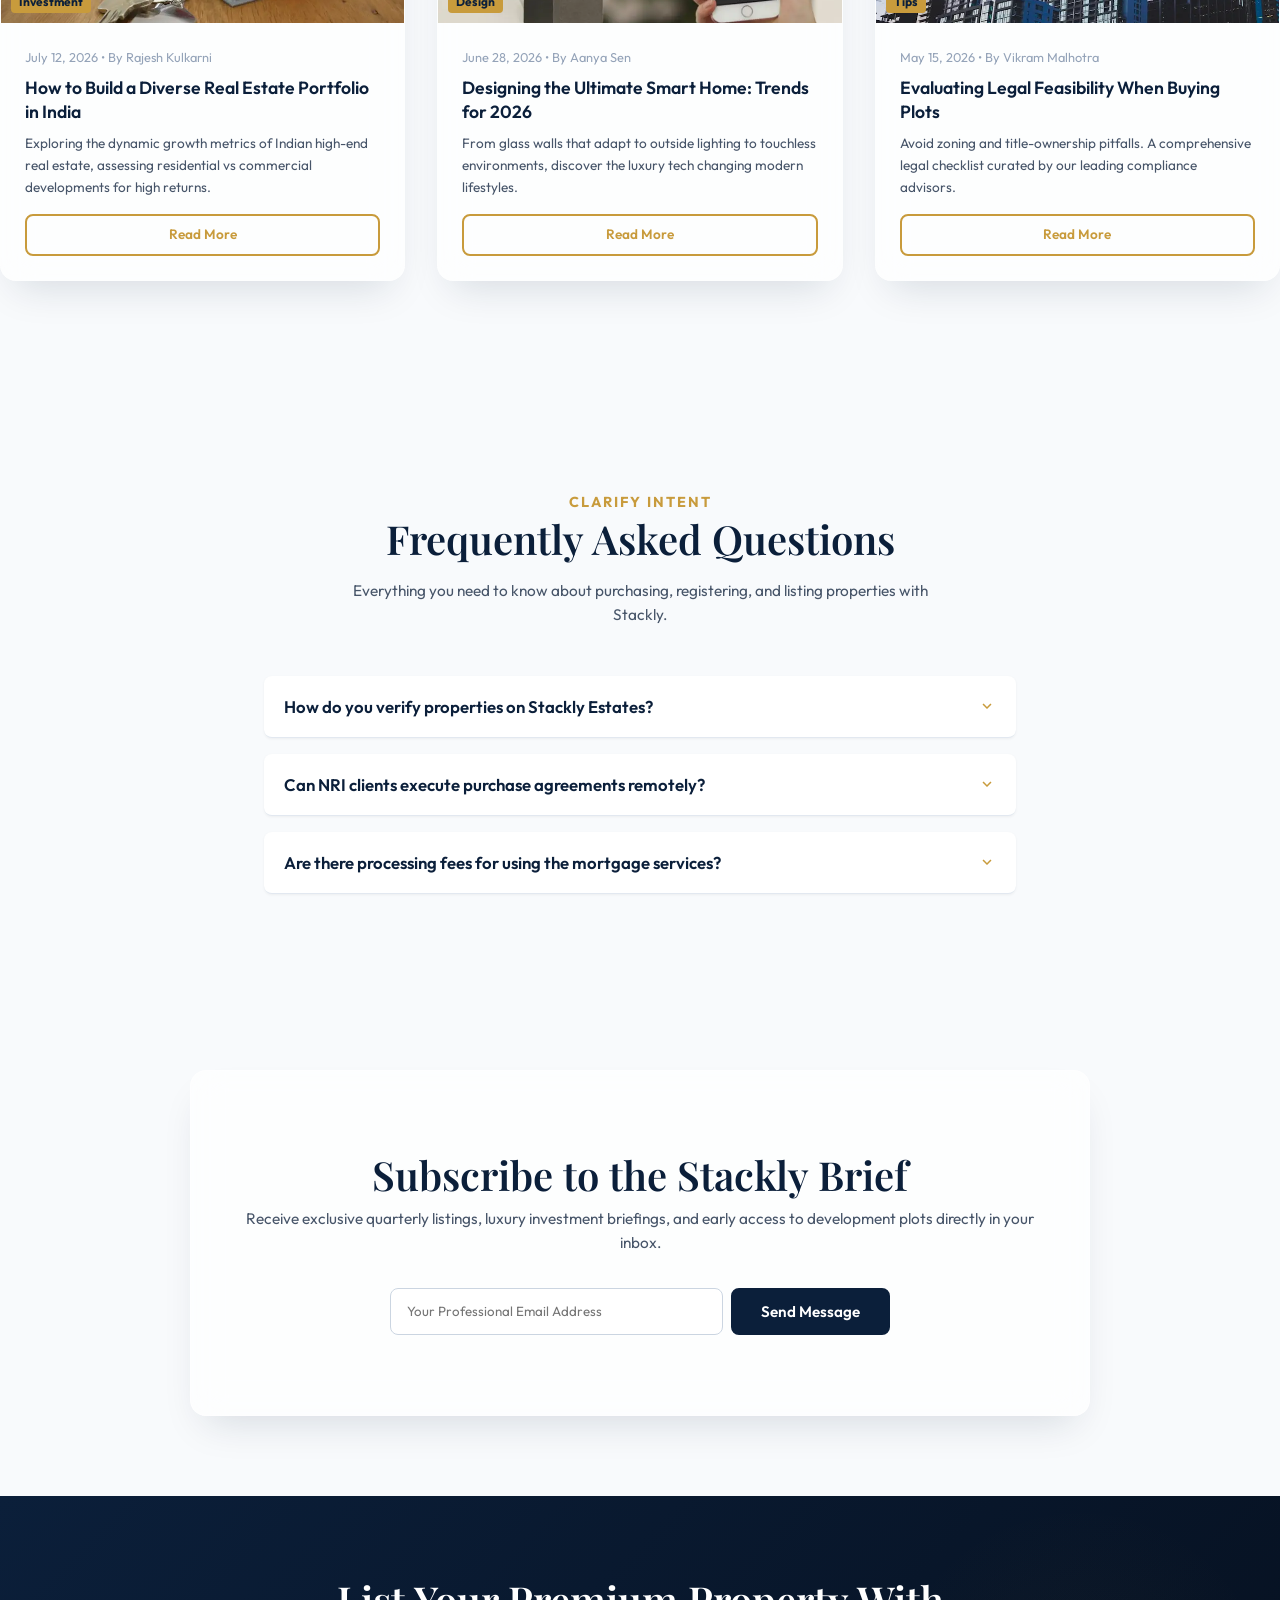
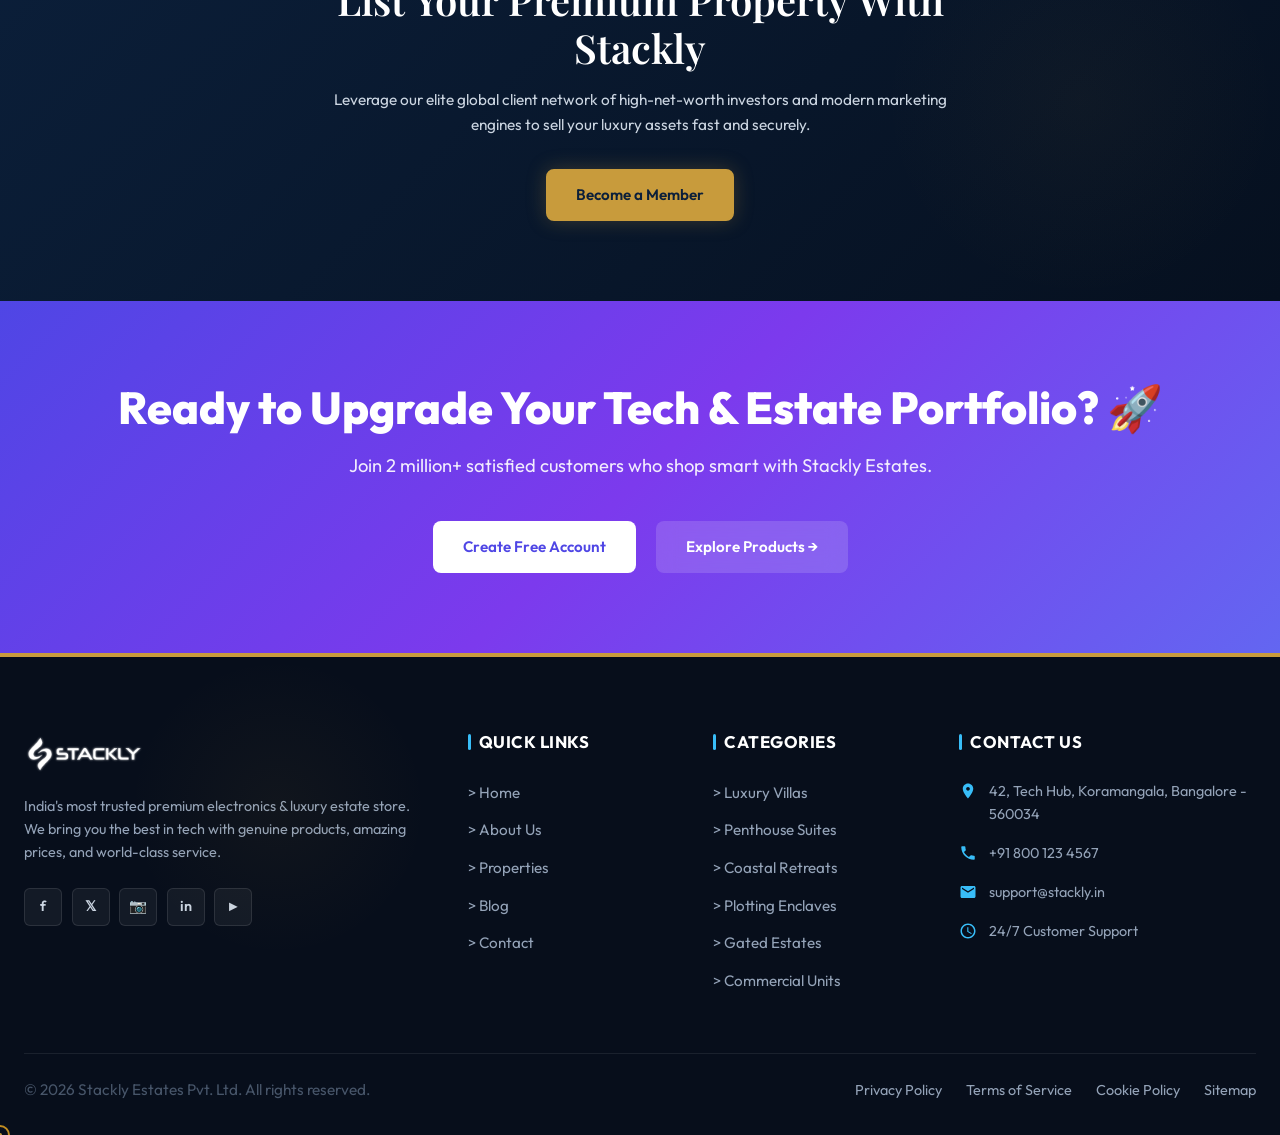
==== commit 9f5389f8: "hi" ====
--- a/index.html
+++ b/index.html
@@ -30,10 +30,9 @@
   <!-- Sticky Navbar Header -->
   <header>
     <div class="container navbar">
-      <a href="index.html" class="logo" id="nav-brand-logo">
-        <svg viewBox="0 0 24 24"><path d="M12 3L2 12h3v8h6v-6h2v6h6v-8h3L12 3zm5 15h-2v-4H9v4H7v-6.17l5-4.5 5 4.5V18z"/></svg>
-        <span>STACKLY <span class="gold">ESTATES</span></span>
-      </a>
+      <a href="index.html" class="logo" id="nav-brand-logo" aria-label="Stackly Home">
+  <img class="logo-img" src="images/stackly-logo.webp" alt="Stackly Logo">
+</a>
       
       <button class="hamburger" id="navbar-hamburger" aria-label="Toggle Navigation">
         <span></span>
@@ -519,10 +518,9 @@
       <div class="custom-footer-grid">
         <!-- Col 1: Brand & About -->
         <div>
-          <a href="index.html" class="logo" style="display: inline-flex; align-items: center; gap: 0.5rem; font-weight: 800; font-size: 1.4rem; color: #FFFFFF; margin-bottom: 1rem; text-decoration: none;">
-            <svg viewBox="0 0 24 24" style="width: 28px; height: 28px; fill: var(--secondary);"><path d="M12 3L2 12h3v8h6v-6h2v6h6v-8h3L12 3zm5 15h-2v-4H9v4H7v-6.17l5-4.5 5 4.5V18z"/></svg>
-            <span>STACKLY <span style="color: var(--secondary);">ESTATES</span></span>
-          </a>
+          <a href="index.html" class="logo" style="display: inline-flex; align-items: center; gap: 0.5rem; font-weight: 800; font-size: 1.4rem; color: #FFFFFF; margin-bottom: 1rem; text-decoration: none;" aria-label="Stackly Home">
+  <img class="logo-img" src="images/stackly-logo.webp" alt="Stackly Logo">
+</a>
           <p style="font-size: 0.9rem; line-height: 1.6; color: var(--slate-400); margin-bottom: 1rem;">India's most trusted premium electronics & luxury estate store. We bring you the best in tech with genuine products, amazing prices, and world-class service.</p>
           
           <div class="footer-social-boxes">
--- a/css/main.css
+++ b/css/main.css
@@ -232,26 +232,19 @@
   display: flex;
   align-items: center;
   gap: 0.5rem;
-  font-family: var(--font-sans);
-  font-weight: 800;
-  font-size: 1.5rem;
-  letter-spacing: 1px;
-  color: var(--white);
+  text-decoration: none;
   cursor: pointer;
 }
-header.scrolled .logo {
-  color: var(--white);
-}
-.logo svg {
-  width: 32px;
-  height: 32px;
-  fill: var(--secondary);
-}
-.logo span {
-  color: var(--white);
-}
-.logo span.gold {
-  color: var(--secondary);
+.logo-img {
+  height: 50px;
+  width: auto;
+  max-width: 220px;
+  object-fit: contain;
+  filter: brightness(0) invert(1) drop-shadow(0 0 1px rgba(255, 255, 255, 0.8));
+  transition: transform var(--transition-normal);
+}
+.logo:hover .logo-img {
+  transform: scale(1.08);
 }
 
 .nav-links {
